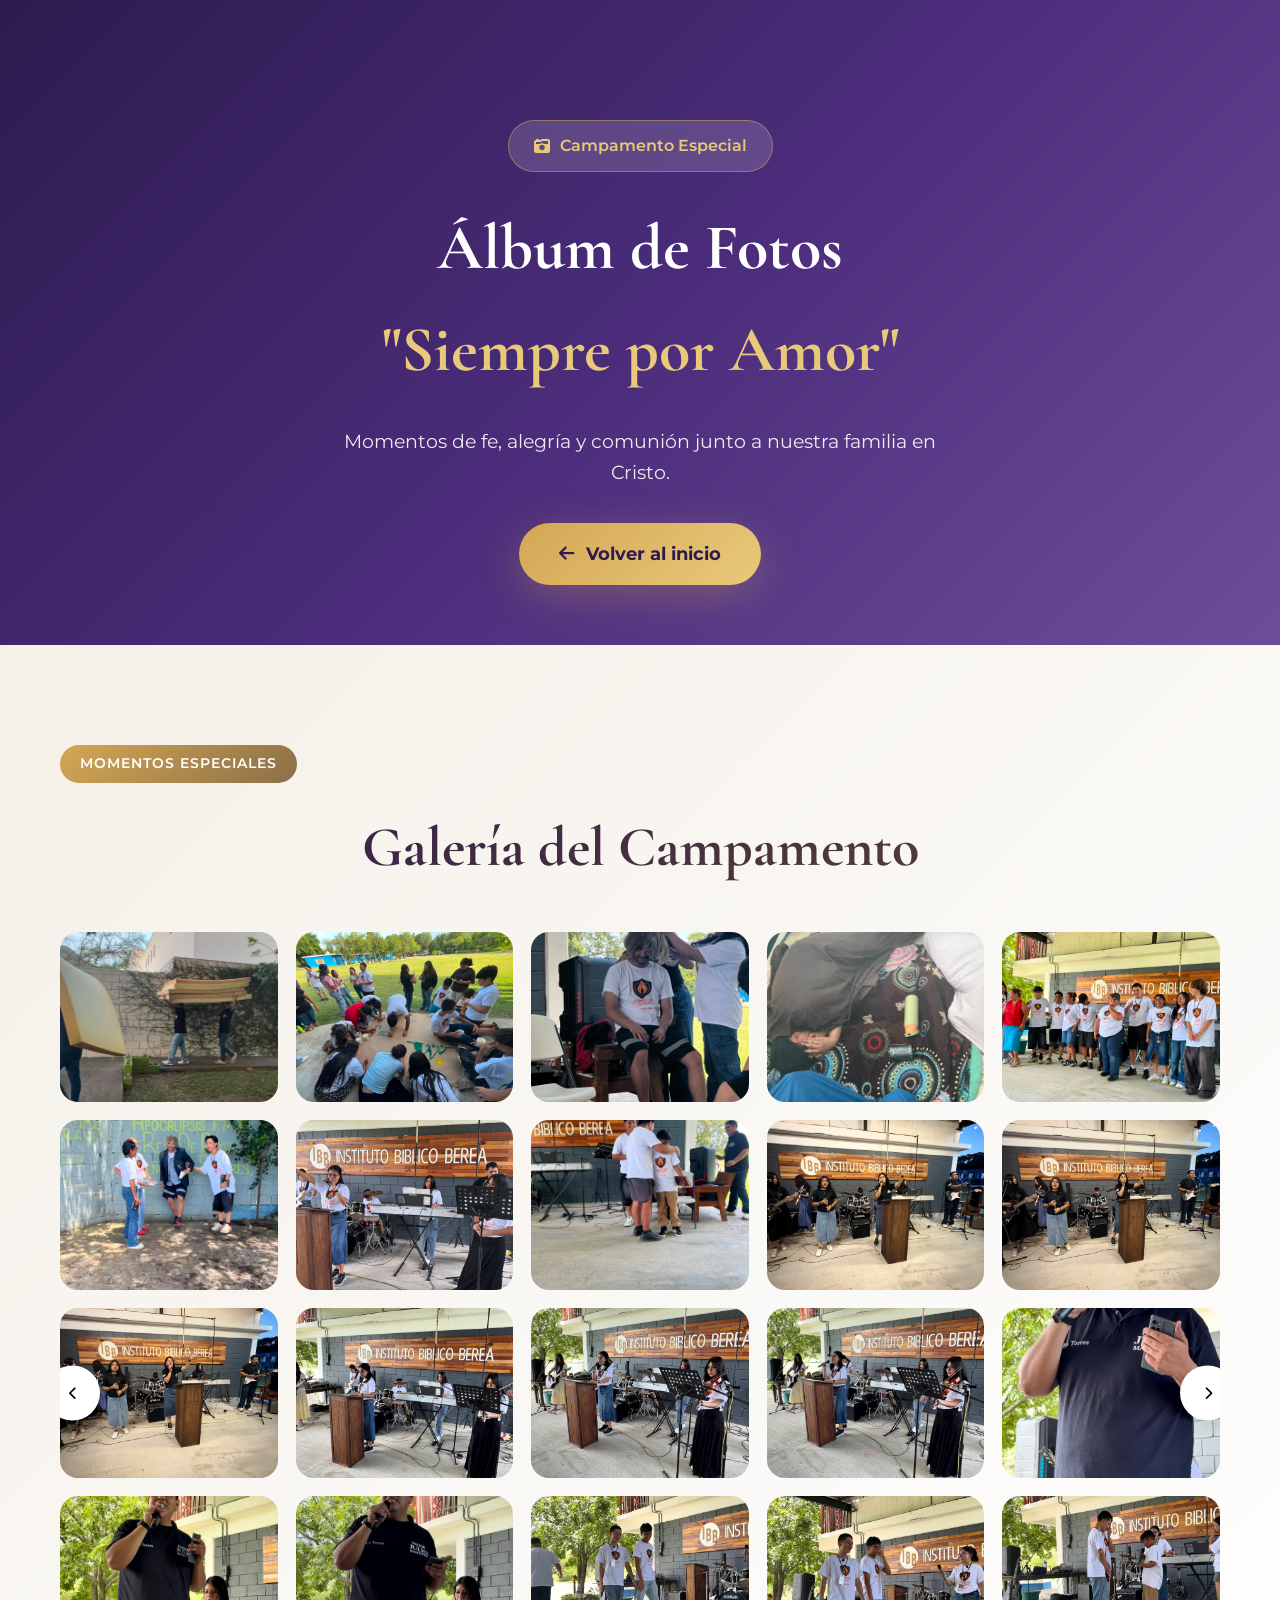
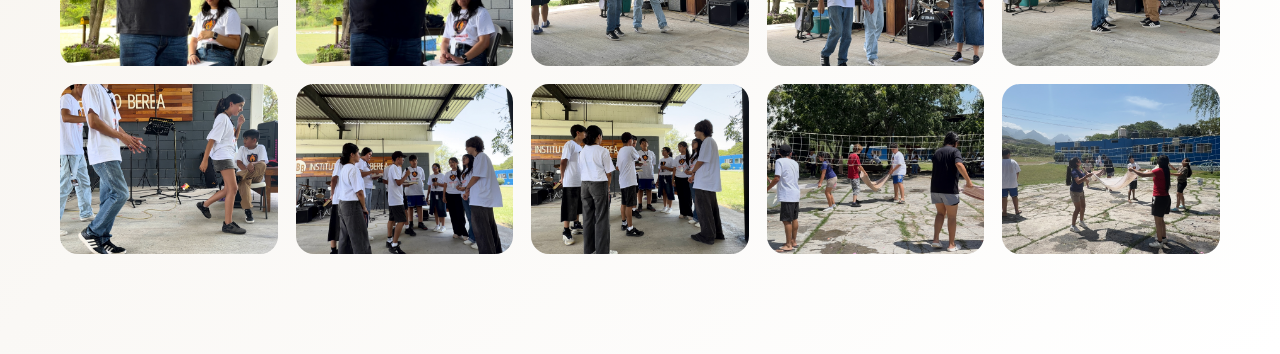
==== album.html @ 6a93053b "imagenes" ====
<!DOCTYPE html>
<html lang="es">

<head>

<meta charset="UTF-8">
<meta name="viewport" content="width=device-width, initial-scale=1.0">

<title>Álbum Campamento Siempre por Amor</title>


<link rel="stylesheet" href="style.css">


<link rel="preconnect" href="https://fonts.googleapis.com">

<link href="https://fonts.googleapis.com/css2?family=Cormorant+Garamond:wght@400;500;600;700&family=Montserrat:wght@300;400;500;600;700&display=swap" rel="stylesheet">


<link rel="stylesheet" href="https://cdnjs.cloudflare.com/ajax/libs/font-awesome/6.5.2/css/all.min.css">


</head>


<body>
<script>
    // =============================
// COMPARTIR FOTOS
// =============================


document.querySelectorAll(".share-photo")
.forEach(btn=>{


btn.addEventListener("click",async()=>{


const image = btn.dataset.image;


const url = window.location.origin + "/" + image;



if(navigator.share){


await navigator.share({

title:"Campamento Siempre por Amor",

text:"Un momento especial del campamento ❤️",

url:url

});


}else{


navigator.clipboard.writeText(url);


alert("Enlace de /campamento/imagen copiado");


}



});


});
</script>

<!-- HEADER -->

<section class="album-page-header">


<div class="album-content">


<span class="album-badge">

<i class="fas fa-camera-retro"></i>

Campamento Especial

</span>



<h1>

Álbum de Fotos

<br>

<span>"Siempre por Amor"</span>

</h1>



<p>

Momentos de fe, alegría y comunión junto a nuestra familia en Cristo.

</p>



<a href="index.html" class="btn-album">

<i class="fas fa-arrow-left"></i>

Volver al inicio

</a>


</div>


</section>






<!-- GALERÍA -->


<section class="section-gradient">


<div class="container">


<span class="section-badge">

Momentos Especiales

</span>


<h2 class="title">

Galería del Campamento

</h2>



<div class="gallery-slider">


<button class="gallery-btn prev">
    <i class="fas fa-chevron-left"></i>
</button>



<div class="gallery-pages">



<!-- ================= PAGINA 1 ================= -->

<div class="gallery-page active">


<div class="gallery-item"><img src="campamento/2E6E739A-FAD5-40EB-A3B5-5D4A036F189E.jpg"></div>
<div class="gallery-item"><img src="campamento/78BFC553-171D-4C0E-88A6-82B77EA6E9E1.jpg"></div>
<div class="gallery-item"><img src="campamento/AC59BAE6-95D0-4358-B5A8-B10CB62151AE.jpg"></div>
<div class="gallery-item"><img src="campamento/B9D7B411-910A-47EA-B040-BBCDD0DF6270.jpg"></div>
<div class="gallery-item"><img src="campamento/C84D354D-6C47-426F-95D7-99C288D440A5.jpg"></div>

<div class="gallery-item"><img src="campamento/E0477770-B6E9-4A0D-809F-49BFDDE3A8DD.jpg"></div>
<div class="gallery-item"><img src="campamento/F6F18344-90C2-497F-8460-1B66245636DD.jpg"></div>
<div class="gallery-item"><img src="campamento/F7847A2C-BF2D-4EA7-BF19-2CC628DEB405.jpg"></div>
<div class="gallery-item"><img src="campamento/IMG_0190.JPG"></div>
<div class="gallery-item"><img src="campamento/IMG_0191.JPG"></div>

<div class="gallery-item"><img src="campamento/IMG_0192.JPG"></div>
<div class="gallery-item"><img src="campamento/IMG_0222.JPG"></div>
<div class="gallery-item"><img src="campamento/IMG_0223.JPG"></div>
<div class="gallery-item"><img src="campamento/IMG_0224.JPG"></div>
<div class="gallery-item"><img src="campamento/IMG_0232.JPG"></div>

<div class="gallery-item"><img src="campamento/IMG_0233.JPG"></div>
<div class="gallery-item"><img src="campamento/IMG_0234.JPG"></div>
<div class="gallery-item"><img src="campamento/IMG_0276.JPG"></div>
<div class="gallery-item"><img src="campamento/IMG_0277.JPG"></div>
<div class="gallery-item"><img src="campamento/IMG_0278.JPG"></div>

<div class="gallery-item"><img src="campamento/IMG_0279.JPG"></div>
<div class="gallery-item"><img src="campamento/IMG_0281.JPG"></div>
<div class="gallery-item"><img src="campamento/IMG_0282.JPG"></div>
<div class="gallery-item"><img src="campamento/IMG_0290.JPG"></div>
<div class="gallery-item"><img src="campamento/IMG_0291.JPG"></div>


</div>





<!-- ================= PAGINA 2 ================= -->

<div class="gallery-page">


<div class="gallery-item"><img src="campamento/IMG_0292.JPG"></div>
<div class="gallery-item"><img src="campamento/IMG_0293.JPG"></div>
<div class="gallery-item"><img src="campamento/IMG_0294.JPG"></div>
<div class="gallery-item"><img src="campamento/IMG_0295.JPG"></div>
<div class="gallery-item"><img src="campamento/IMG_0307.JPG"></div>

<div class="gallery-item"><img src="campamento/IMG_0308.JPG"></div>
<div class="gallery-item"><img src="campamento/IMG_0309.JPG"></div>
<div class="gallery-item"><img src="campamento/IMG_0310.JPG"></div>
<div class="gallery-item"><img src="campamento/IMG_0311.JPG"></div>
<div class="gallery-item"><img src="campamento/IMG_0312.JPG"></div>

<div class="gallery-item"><img src="campamento/IMG_0313.JPG"></div>
<div class="gallery-item"><img src="campamento/IMG_0314.JPG"></div>
<div class="gallery-item"><img src="campamento/IMG_0315.JPG"></div>
<div class="gallery-item"><img src="campamento/IMG_0316.JPG"></div>
<div class="gallery-item"><img src="campamento/IMG_0324.JPG"></div>

<div class="gallery-item"><img src="campamento/IMG_0325.JPG"></div>
<div class="gallery-item"><img src="campamento/IMG_0326.JPG"></div>
<div class="gallery-item"><img src="campamento/IMG_0327.JPG"></div>
<div class="gallery-item"><img src="campamento/IMG_0329.JPG"></div>
<div class="gallery-item"><img src="campamento/IMG_0330.JPG"></div>

<div class="gallery-item"><img src="campamento/IMG_0331.JPG"></div>
<div class="gallery-item"><img src="campamento/IMG_0388.JPG"></div>
<div class="gallery-item"><img src="campamento/IMG_0389.JPG"></div>
<div class="gallery-item"><img src="campamento/IMG_0390.JPG"></div>
<div class="gallery-item"><img src="campamento/IMG_0391.JPG"></div>


</div>





<!-- ================= PAGINA 3 ================= -->

<div class="gallery-page">


<div class="gallery-item"><img src="/campamento/imagen51.JPG"></div>
<div class="gallery-item"><img src="/campamento/imagen52.JPG"></div>
<div class="gallery-item"><img src="/campamento/imagen53.JPG"></div>
<div class="gallery-item"><img src="/campamento/imagen54.JPG"></div>
<div class="gallery-item"><img src="/campamento/imagen55.JPG"></div>

<div class="gallery-item"><img src="/campamento/imagen56.JPG"></div>
<div class="gallery-item"><img src="/campamento/imagen57.JPG"></div>
<div class="gallery-item"><img src="/campamento/imagen58.JPG"></div>
<div class="gallery-item"><img src="/campamento/imagen59.JPG"></div>
<div class="gallery-item"><img src="/campamento/imagen60.JPG"></div>

<div class="gallery-item"><img src="/campamento/imagen61.JPG"></div>
<div class="gallery-item"><img src="/campamento/imagen62.JPG"></div>
<div class="gallery-item"><img src="/campamento/imagen63.JPG"></div>
<div class="gallery-item"><img src="/campamento/imagen64.JPG"></div>
<div class="gallery-item"><img src="/campamento/imagen65.JPG"></div>

<div class="gallery-item"><img src="/campamento/imagen66.JPG"></div>
<div class="gallery-item"><img src="/campamento/imagen67.JPG"></div>
<div class="gallery-item"><img src="/campamento/imagen68.JPG"></div>
<div class="gallery-item"><img src="/campamento/imagen69.JPG"></div>
<div class="gallery-item"><img src="/campamento/imagen70.JPG"></div>

<div class="gallery-item"><img src="/campamento/imagen71.JPG"></div>
<div class="gallery-item"><img src="/campamento/imagen72.JPG"></div>
<div class="gallery-item"><img src="/campamento/imagen73.JPG"></div>
<div class="gallery-item"><img src="/campamento/imagen74.JPG"></div>
<div class="gallery-item"><img src="/campamento/imagen75.JPG"></div>


</div>





<!-- ================= PAGINA 4 ================= -->

<div class="gallery-page">


<div class="gallery-item"><img src="/campamento/imagen76.JPG"></div>
<div class="gallery-item"><img src="/campamento/imagen77.JPG"></div>
<div class="gallery-item"><img src="/campamento/imagen78.JPG"></div>
<div class="gallery-item"><img src="/campamento/imagen79.JPG"></div>
<div class="gallery-item"><img src="/campamento/imagen80.JPG"></div>

<div class="gallery-item"><img src="/campamento/imagen81.JPG"></div>
<div class="gallery-item"><img src="/campamento/imagen82.JPG"></div>
<div class="gallery-item"><img src="/campamento/imagen83.JPG"></div>
<div class="gallery-item"><img src="/campamento/imagen84.JPG"></div>
<div class="gallery-item"><img src="/campamento/imagen85.JPG"></div>

<div class="gallery-item"><img src="/campamento/imagen86.JPG"></div>
<div class="gallery-item"><img src="/campamento/imagen87.JPG"></div>
<div class="gallery-item"><img src="/campamento/imagen88.JPG"></div>
<div class="gallery-item"><img src="/campamento/imagen89.JPG"></div>
<div class="gallery-item"><img src="/campamento/imagen90.JPG"></div>

<div class="gallery-item"><img src="/campamento/imagen91.JPG"></div>
<div class="gallery-item"><img src="/campamento/imagen92.JPG"></div>
<div class="gallery-item"><img src="/campamento/imagen93.JPG"></div>
<div class="gallery-item"><img src="/campamento/imagen94.JPG"></div>
<div class="gallery-item"><img src="/campamento/imagen95.JPG"></div>

<div class="gallery-item"><img src="/campamento/imagen96.JPG"></div>
<div class="gallery-item"><img src="/campamento/imagen97.JPG"></div>
<div class="gallery-item"><img src="/campamento/imagen98.JPG"></div>
<div class="gallery-item"><img src="/campamento/imagen99.JPG"></div>
<div class="gallery-item"><img src="/campamento/imagen100.JPG"></div>


</div>



</div>



<button class="gallery-btn next">

<i class="fas fa-chevron-right"></i>

</button>



</div>


</div>


</section>






<!-- LIGHTBOX -->


<div class="lightbox" id="lightbox">


<button class="close-lightbox">

×
</button>



<button class="lightbox-prev">

<i class="fas fa-chevron-left"></i>

</button>



<div class="lightbox-content">


<img id="lightboxImage">


<video id="lightboxVideo" controls></video>


</div>



<button class="lightbox-next">

<i class="fas fa-chevron-right"></i>

</button>



</div>





<script>


//======================
// GALERÍA PAGINAS
//======================


const pages=document.querySelectorAll(".gallery-page");

const prevBtn=document.querySelector(".prev");

const nextBtn=document.querySelector(".next");


let currentPage=0;



function showPage(index){

pages.forEach(page=>{

page.classList.remove("active");

});


pages[index].classList.add("active");


}



showPage(currentPage);



nextBtn.onclick=()=>{


currentPage++;


if(currentPage>=pages.length){

currentPage=0;

}


showPage(currentPage);


};




prevBtn.onclick=()=>{


currentPage--;


if(currentPage<0){

currentPage=pages.length-1;

}


showPage(currentPage);


};






//======================
// LIGHTBOX
//======================


const items=document.querySelectorAll(".gallery-item");

const lightbox=document.getElementById("lightbox");

const img=document.getElementById("lightboxImage");

const video=document.getElementById("lightboxVideo");


let current=0;



function openItem(index){


current=index;


let item=items[index];


let image=item.querySelector("img");

let vid=item.querySelector("video");



lightbox.classList.add("active");



if(image){


img.style.display="block";

video.style.display="none";


img.src=image.src;


}



if(vid){


img.style.display="none";

video.style.display="block";


video.src=vid.querySelector("source").src;


video.play();


}



}




items.forEach((item,index)=>{


item.onclick=()=>openItem(index);


});




document.querySelector(".close-lightbox").onclick=()=>{


lightbox.classList.remove("active");


video.pause();


};




document.querySelector(".lightbox-next").onclick=()=>{


current++;


if(current>=items.length){

current=0;

}


openItem(current);


};





document.querySelector(".lightbox-prev").onclick=()=>{


current--;


if(current<0){

current=items.length-1;

}


openItem(current);


};




</script>


</body>

</html>
---- style.css ----
.gallery-grid-share{

display:grid;

grid-template-columns:repeat(5,1fr);

gap:20px;

margin-top:40px;

}



.gallery-card{

position:relative;

border-radius:20px;

overflow:hidden;

box-shadow:var(--sombra-media);

background:white;

}



.gallery-card img{

width:100%;

height:220px;

object-fit:cover;

display:block;

transition:.3s;

}



.gallery-card:hover img{

transform:scale(1.08);

}



.share-photo{

position:absolute;

bottom:15px;

right:15px;

width:45px;

height:45px;

border-radius:50%;

border:none;

background:var(--dorado);

color:white;

cursor:pointer;

font-size:18px;

}



.share-photo:hover{

transform:scale(1.1);

}



@media(max-width:900px){

.gallery-grid-share{

grid-template-columns:repeat(3,1fr);

}

}



@media(max-width:600px){

.gallery-grid-share{

grid-template-columns:repeat(2,1fr);

}

}
/* ====================================
   ALBUM CAMPAMENTO SIEMPRE POR AMOR
==================================== */

.album-campamento {

    position:relative;

    background:
    linear-gradient(
        135deg,
        var(--morado-oscuro),
        var(--morado),
        var(--morado-claro)
    );

    padding:90px 20px;

    text-align:center;

    color:white;

    overflow:hidden;

}


/* brillo decorativo */

.album-campamento::before{

    content:"";

    position:absolute;

    width:400px;
    height:400px;

    background:rgba(212,167,84,.18);

    border-radius:50%;

    top:-150px;
    right:-150px;

}


/* contenido */

.album-content{

    position:relative;

    z-index:2;

    max-width:900px;

    margin:auto;

}


/* etiqueta superior */

.album-badge{

    display:inline-flex;

    align-items:center;

    gap:10px;

    background:rgba(255,255,255,.15);

    border:1px solid rgba(212,167,84,.5);

    color:var(--dorado-claro);

    padding:12px 25px;

    border-radius:50px;

    font-weight:600;

    margin-bottom:25px;

    backdrop-filter:blur(10px);

}


/* titulo */

.album-content h2{

    font-family:'Cormorant Garamond',serif;

    font-size:clamp(2.2rem,5vw,4rem);

    color:white;

    line-height:1.2;

}


.album-content h2 span{

    background:linear-gradient(
        135deg,
        var(--dorado),
        var(--dorado-brillante),
        var(--dorado-claro)
    );

    -webkit-background-clip:text;

    -webkit-text-fill-color:transparent;

}


/* descripcion */

.album-content p{

    font-size:1.2rem;

    max-width:650px;

    margin:25px auto 35px;

    color:rgba(255,255,255,.9);

}


/* boton */

.btn-album{

    display:inline-flex;

    align-items:center;

    gap:12px;

    padding:17px 40px;

    border-radius:50px;

    text-decoration:none;

    font-weight:700;

    font-size:1.1rem;

    color:var(--morado-oscuro);

    background:linear-gradient(
        135deg,
        var(--dorado),
        var(--dorado-claro)
    );


    box-shadow:var(--sombra-dorada);

    transition:.3s;

}


.btn-album:hover{

    transform:translateY(-5px) scale(1.03);

    box-shadow:0 15px 50px rgba(212,167,84,.5);

}


/* movil */

@media(max-width:768px){

.album-campamento{

    padding:70px 20px;

}


.album-content h2{

    font-size:2.3rem;

}


.btn-album{

    padding:15px 25px;

    font-size:1rem;

}

}
.album-page-header{
    min-height:45vh;
    display:flex;
    align-items:center;
    justify-content:center;
    text-align:center;
    padding:120px 20px 60px;
    background:linear-gradient(
        135deg,
        var(--morado-oscuro),
        var(--morado),
        var(--morado-claro)
    );
    color:white;
}

.album-page-header h1{
    font-family:'Cormorant Garamond',serif;
    font-size:4rem;
}

.album-page-header h1 span{
    color:var(--dorado-claro);
}
/*==============================
        VERSÍCULO DEL DÍA
==============================*/

.verse-card{

    max-width:900px;
    margin:auto;
    margin-top:40px;
    background:#fff;
    padding:45px;
    border-radius:25px;
    box-shadow:0 20px 50px rgba(0,0,0,.08);
    text-align:center;
    transition:.3s;

}

.verse-card:hover{

    transform:translateY(-6px);

}

.verse-icon{

    font-size:55px;
    color:#c8a96a;
    margin-bottom:25px;

}

#verse-text{

    font-size:1.45rem;
    line-height:1.9;
    font-style:italic;
    color:#444;
    margin-bottom:25px;

}

#verse-reference{

    font-size:1.15rem;
    color:#b8860b;
    font-weight:bold;
    letter-spacing:1px;

}

@media(max-width:768px){

.verse-card{

padding:30px;

}

#verse-text{

font-size:1.15rem;

}

}

.share-btn{

    margin-top:25px;
    padding:14px 30px;

    border:none;
    border-radius:50px;

    background:#c8a96a;
    color:white;

    font-size:16px;
    font-weight:600;

    cursor:pointer;

    transition:.3s;

}

.share-btn:hover{

    background:#b38d4d;
    transform:translateY(-3px);

}

.share-btn i{

    margin-right:8px;

}


/* ====================================
   VARIABLES Y RESET
==================================== */
*,
*::before,
*::after {
  margin: 0;
  padding: 0;
  box-sizing: border-box;
}

:root {
  /* Paleta Principal */
  --blanco: #ffffff;
  --crema: #faf8f5;
  --beige: #f5f0e8;
  --cafe-claro: #d4c4b0;
  --cafe: #8b6f47;
  --cafe-oscuro: #5c4530;
  --morado-oscuro: #2d1b4e;
  --morado: #4a2c7a;
  --morado-claro: #6b4d9a;
  --dorado: #d4a754;
  --dorado-claro: #e8c97a;
  --dorado-brillante: #ffd700;
  --negro: #1a1a1a;
  --gris: #6b6b6b;
  
  /* Sombras */
  --sombra-suave: 0 4px 20px rgba(0, 0, 0, 0.08);
  --sombra-media: 0 10px 40px rgba(0, 0, 0, 0.12);
  --sombra-dorada: 0 10px 40px rgba(212, 167, 84, 0.3);
  --sombra-morada: 0 10px 40px rgba(74, 44, 122, 0.25);
  
  /* Transiciones */
  --trans-rapida: 0.2s ease;
  --trans-media: 0.3s ease;
  --trans-lenta: 0.5s ease;
}

html {
  scroll-behavior: smooth;
}

body {
  font-family: 'Montserrat', sans-serif;
  background: var(--crema);
  color: var(--negro);
  overflow-x: hidden;
  line-height: 1.6;
}

.container {
  max-width: 1200px;
  margin: 0 auto;
  padding: 0 20px;
}

/* ====================================
   HEADER
==================================== */
header {
  position: fixed;
  width: 100%;
  top: 0;
  z-index: 1000;
  background: rgba(255, 255, 255, 0.95);
  backdrop-filter: blur(20px);
  box-shadow: 0 2px 30px rgba(0, 0, 0, 0.08);
  transition: var(--trans-media);
}

.navbar {
  max-width: 1200px;
  margin: auto;
  padding: 15px 30px;
  display: flex;
  justify-content: space-between;
  align-items: center;
}

.logo {
  display: flex;
  align-items: center;
  gap: 15px;
}

.logo img {
  width: 50px;
  height: 50px;
  border-radius: 50%;
  border: 2px solid var(--dorado);
  box-shadow: 0 4px 15px rgba(212, 167, 84, 0.3);
}

.logo h2 {
  font-family: 'Cormorant Garamond', serif;
  font-size: 1.6rem;
  font-weight: 700;
  background: linear-gradient(135deg, var(--morado-oscuro), var(--cafe-oscuro));
  -webkit-background-clip: text;
  -webkit-text-fill-color: transparent;
  background-clip: text;
}

.menu {
  display: flex;
  list-style: none;
  gap: 35px;
}

.menu a {
  color: var(--morado-oscuro);
  text-decoration: none;
  font-weight: 500;
  font-size: 0.95rem;
  position: relative;
  transition: var(--trans-media);
}

.menu a::after {
  content: '';
  position: absolute;
  bottom: -5px;
  left: 0;
  width: 0;
  height: 2px;
  background: linear-gradient(90deg, var(--dorado), var(--cafe));
  transition: var(--trans-media);
}

.menu a:hover {
  color: var(--dorado);
}

.menu a:hover::after {
  width: 100%;
}

.menu-toggle {
  display: none;
  background: none;
  border: none;
  font-size: 1.5rem;
  color: var(--morado-oscuro);
  cursor: pointer;
}

/* ====================================
   HERO
==================================== */

.hero{

    position:relative;
    height:100vh;
    overflow:hidden;

}

.hero-video{

    position:absolute;
    inset:0;

    width:100%;
    height:100%;

    object-fit:cover;

    z-index:-3;

    opacity:.62;

    filter:none;

    transition:.4s;

}

@keyframes aparecer{

    to{

        filter:blur(0);

    }

}

@keyframes zoomVideo{

    from{

        transform:scale(1);

    }

    to{

        transform:scale(1.05);

    }

}

.hero-overlay{

    position:absolute;

    inset:0;

    background:rgba(20,10,35,.55);

    z-index:-2;

}

.video-controls{

    position:absolute;

    right:25px;
    bottom:35px;

    display:flex;

    gap:12px;

    z-index:50;

}

.video-controls button{

    width:55px;
    height:55px;

    border:none;

    border-radius:50%;

    background:rgba(255,255,255,.18);

    color:white;

    backdrop-filter:blur(12px);

    cursor:pointer;

    font-size:20px;

    transition:.3s;

}

.video-controls button:hover{

    transform:scale(1.1);

    background:#d4af37;

}

@media(max-width:768px){

.video-controls{

    bottom:90px;

    right:15px;

}

.video-controls button{

    width:50px;
    height:50px;

    font-size:18px;

}

}
.hero{
    position:relative;
    min-height:100vh;
    overflow:hidden;

    display:flex;
    flex-direction:column;
    justify-content:center;
    align-items:center;
    text-align:center;

    padding:120px 20px 80px;
}

.hero-overlay {
  position: absolute;
  inset: 0;
  background: radial-gradient(
    ellipse at center,
    transparent 0%,
    rgba(0, 0, 0, 0.3) 100%
  );
}

.hero-content {
  position: relative;
  z-index: 2;
  max-width: 800px;
}

.badge {
  display: inline-flex;
  align-items: center;
  gap: 10px;
  background: rgba(255, 255, 255, 0.15);
  border: 1px solid rgba(212, 167, 84, 0.4);
  padding: 12px 25px;
  border-radius: 50px;
  color: var(--dorado-claro);
  font-size: 0.9rem;
  font-weight: 500;
  margin-bottom: 30px;
  backdrop-filter: blur(10px);
}

.hero h1 {
  font-family: 'Cormorant Garamond', serif;
  font-size: clamp(2.5rem, 8vw, 5rem);
  font-weight: 700;
  color: var(--blanco);
  line-height: 1.1;
  margin-bottom: 25px;
  text-shadow: 0 4px 30px rgba(0, 0, 0, 0.3);
}

.hero h1 span {
  display: block;
  background: linear-gradient(135deg, var(--dorado), var(--dorado-brillante), var(--dorado-claro));
  -webkit-background-clip: text;
  -webkit-text-fill-color: transparent;
  background-clip: text;
}

.hero p {
  font-size: 1.2rem;
  color: rgba(255, 255, 255, 0.9);
  max-width: 600px;
  margin: 0 auto 40px;
  line-height: 1.8;
}

/* BOTONES */
.btn {
  display: inline-flex;
  align-items: center;
  gap: 10px;
  padding: 16px 40px;
  border-radius: 50px;
  text-decoration: none;
  font-weight: 600;
  font-size: 1rem;
  transition: var(--trans-media);
  cursor: pointer;
  border: none;
}

.btn-primary {
  background: linear-gradient(135deg, var(--dorado), var(--cafe));
  color: var(--blanco);
  box-shadow: var(--sombra-dorada);
}

.btn-primary:hover {
  transform: translateY(-3px);
  box-shadow: 0 15px 50px rgba(212, 167, 84, 0.4);
}

.btn-secondary {
  background: var(--blanco);
  color: var(--morado-oscuro);
  border: 2px solid var(--morado-claro);
}

.btn-secondary:hover {
  background: var(--morado-oscuro);
  color: var(--blanco);
  border-color: var(--morado-oscuro);
}

.scroll-indicator {
  position: absolute;
  bottom: 30px;
  left: 50%;
  transform: translateX(-50%);
  color: rgba(255, 255, 255, 0.6);
  font-size: 1.5rem;
  animation: bounce 2s infinite;
}

@keyframes bounce {
  0%, 100% { transform: translateX(-50%) translateY(0); }
  50% { transform: translateX(-50%) translateY(10px); }
}

/* ====================================
   SECCIONES
==================================== */
section {
  padding: 100px 20px;
}

.section-light {
  background: var(--crema);
}

.section-dark {
  background: linear-gradient(180deg, var(--morado-oscuro), #1a0f2e);
  color: var(--blanco);
}

.section-gradient {
  background: linear-gradient(135deg, var(--beige), var(--crema), var(--blanco));
}

.section-badge {
  display: inline-block;
  background: linear-gradient(135deg, var(--dorado), var(--cafe));
  color: var(--blanco);
  padding: 8px 20px;
  border-radius: 30px;
  font-size: 0.85rem;
  font-weight: 600;
  text-transform: uppercase;
  letter-spacing: 1px;
  margin-bottom: 20px;
}

.title {
  font-family: 'Cormorant Garamond', serif;
  font-size: clamp(2rem, 5vw, 3.5rem);
  font-weight: 700;
  text-align: center;
  margin-bottom: 20px;
  background: linear-gradient(135deg, var(--morado-oscuro), var(--cafe-oscuro));
  -webkit-background-clip: text;
  -webkit-text-fill-color: transparent;
  background-clip: text;
}

.section-dark .title {
  background: linear-gradient(135deg, var(--dorado), var(--dorado-claro));
  -webkit-background-clip: text;
  -webkit-text-fill-color: transparent;
  background-clip: text;
}

.title-left {
  text-align: left;
  font-family: 'Cormorant Garamond', serif;
  font-size: clamp(1.8rem, 4vw, 2.8rem);
  font-weight: 700;
  margin-bottom: 25px;
  background: linear-gradient(135deg, var(--morado-oscuro), var(--cafe-oscuro));
  -webkit-background-clip: text;
  -webkit-text-fill-color: transparent;
  background-clip: text;
}

.subtitle {
  text-align: center;
  color: var(--gris);
  max-width: 600px;
  margin: 0 auto 50px;
  font-size: 1.1rem;
}

/* ====================================
   CARDS DE SERVICIOS
==================================== */
.cards {
  display: grid;
  grid-template-columns: repeat(auto-fit, minmax(300px, 1fr));
  gap: 30px;
  margin-top: 50px;
}

.card {
  background: var(--blanco);
  border-radius: 25px;
  padding: 50px 40px;
  text-align: center;
  position: relative;
  overflow: hidden;
  box-shadow: var(--sombra-suave);
  transition: var(--trans-media);
  border: 1px solid rgba(212, 167, 84, 0.1);
}

.card::before {
  content: '';
  position: absolute;
  top: 0;
  left: 0;
  right: 0;
  height: 4px;
  background: linear-gradient(90deg, var(--dorado), var(--morado-claro));
  opacity: 0;
  transition: var(--trans-media);
}

.card:hover {
  transform: translateY(-10px);
  box-shadow: var(--sombra-media);
}

.card:hover::before {
  opacity: 1;
}

.card.featured {
  background: linear-gradient(135deg, var(--morado-oscuro), var(--morado));
  color: var(--blanco);
  transform: scale(1.05);
}

.card.featured:hover {
  transform: scale(1.05) translateY(-10px);
}

.card-ribbon {
  position: absolute;
  top: 20px;
  right: -35px;
  background: var(--dorado);
  color: var(--morado-oscuro);
  padding: 5px 40px;
  font-size: 0.75rem;
  font-weight: 700;
  text-transform: uppercase;
  transform: rotate(45deg);
}

.card-icon {
  width: 80px;
  height: 80px;
  margin: 0 auto 25px;
  background: linear-gradient(135deg, var(--dorado), var(--cafe));
  border-radius: 50%;
  display: flex;
  justify-content: center;
  align-items: center;
}

.card-icon i {
  font-size: 2rem;
  color: var(--blanco);
}

.card.featured .card-icon {
  background: rgba(255, 255, 255, 0.2);
}

.card h3 {
  font-family: 'Cormorant Garamond', serif;
  font-size: 1.6rem;
  margin-bottom: 10px;
}

.card-time {
  font-size: 1.1rem;
  font-weight: 600;
  color: var(--dorado);
  margin-bottom: 10px;
}

.card.featured .card-time {
  color: var(--dorado-claro);
}

.card-desc {
  color: var(--gris);
  font-size: 0.95rem;
}

.card.featured .card-desc {
  color: rgba(255, 255, 255, 0.8);
}

/* ====================================
   EVENTO
==================================== */
.evento-card {
  display: grid;
  grid-template-columns: 1fr 1fr;
  gap: 50px;
  align-items: center;
  max-width: 1000px;
  margin: 50px auto 0;
  background: rgba(255, 255, 255, 0.05);
  border-radius: 30px;
  overflow: hidden;
  backdrop-filter: blur(10px);
  border: 1px solid rgba(255, 255, 255, 0.1);
}

.evento-img {
  position: relative;
  height: 100%;
}

.evento-img img {
  width: 100%;
  height: 100%;
  object-fit: cover;
  min-height: 350px;
}

.evento-date {
  position: absolute;
  top: 20px;
  left: 20px;
  background: var(--dorado);
  color: var(--morado-oscuro);
  padding: 15px 20px;
  border-radius: 15px;
  text-align: center;
  box-shadow: var(--sombra-dorada);
}

.evento-date .day {
  display: block;
  font-size: 0.8rem;
  font-weight: 600;
  text-transform: uppercase;
}

.evento-date .num {
  display: block;
  font-size: 1.8rem;
  font-weight: 700;
  line-height: 1;
}

.evento-date .month {
  display: block;
  font-size: 0.8rem;
  font-weight: 500;
}

.evento-info {
  padding: 40px;
}

.evento-info h3 {
  font-family: 'Cormorant Garamond', serif;
  font-size: 2rem;
  color: var(--dorado);
  margin-bottom: 20px;
}

.evento-info p {
  color: rgba(255, 255, 255, 0.8);
  margin-bottom: 30px;
  line-height: 1.8;
}

/* ====================================
   EN VIVO
==================================== */
.envivo-grid {
  display: grid;
  grid-template-columns: 1fr 1fr;
  gap: 60px;
  align-items: center;
}

.envivo-img {
  position: relative;
}

.envivo-img img {
  width: 100%;
  border-radius: 25px;
  box-shadow: var(--sombra-media);
}

.live-badge {
  position: absolute;
  top: 20px;
  left: 20px;
  background: #e53935;
  color: white;
  padding: 10px 20px;
  border-radius: 30px;
  display: flex;
  align-items: center;
  gap: 8px;
  font-weight: 600;
  font-size: 0.85rem;
}

.pulse {
  width: 10px;
  height: 10px;
  background: white;
  border-radius: 50%;
  animation: pulse 1.5s infinite;
}

@keyframes pulse {
  0%, 100% { opacity: 1; transform: scale(1); }
  50% { opacity: 0.5; transform: scale(1.2); }
}

.envivo-content .section-badge {
  margin-bottom: 15px;
}

.envivo-questions {
  margin: 30px 0;
}

.envivo-questions p {
  display: flex;
  align-items: center;
  gap: 12px;
  margin-bottom: 15px;
  font-size: 1.1rem;
  color: var(--cafe-oscuro);
}

.envivo-questions i {
  color: var(--dorado);
  font-size: 1.2rem;
}

.envivo-cta {
  font-size: 1.3rem;
  color: var(--morado-oscuro);
  margin-bottom: 25px;
}

/* ====================================
   GALERÍA / VIDEOS
==================================== */
.videos-grid {
  display: flex;
  justify-content: center;
  gap: 30px;
  flex-wrap: wrap;
  margin-top: 50px;
}

.video-card {
  border-radius: 25px;
  overflow: hidden;
  box-shadow: var(--sombra-media);
  transition: var(--trans-media);
  background: var(--blanco);
  padding: 10px;
}

.video-card:hover {
  transform: translateY(-10px);
  box-shadow: var(--sombra-morada);
}

.video-card iframe {
  border-radius: 20px;
  display: block;
}

/* ====================================
   CONTACTO
==================================== */
.contacto-grid {
  display: grid;
  grid-template-columns: 1fr 1fr;
  gap: 50px;
  margin-top: 50px;
  align-items: start;
}

.contacto-info {
  display: flex;
  flex-direction: column;
  gap: 20px;
}

.info-card {
  display: flex;
  align-items: center;
  gap: 20px;
  background: var(--blanco);
  padding: 25px 30px;
  border-radius: 20px;
  box-shadow: var(--sombra-suave);
  transition: var(--trans-media);
}

.info-card:hover {
  transform: translateX(10px);
  box-shadow: var(--sombra-media);
}

.info-card i {
  width: 55px;
  height: 55px;
  background: linear-gradient(135deg, var(--dorado), var(--cafe));
  border-radius: 50%;
  display: flex;
  justify-content: center;
  align-items: center;
  color: var(--blanco);
  font-size: 1.3rem;
  flex-shrink: 0;
}

.info-card h4 {
  font-size: 0.9rem;
  color: var(--gris);
  font-weight: 500;
  margin-bottom: 5px;
}

.info-card p {
  font-weight: 600;
  color: var(--morado-oscuro);
}

.social-links {
  display: flex;
  gap: 15px;
  margin-top: 10px;
}

.social-btn {
  width: 55px;
  height: 55px;
  border-radius: 50%;
  display: flex;
  justify-content: center;
  align-items: center;
  font-size: 1.4rem;
  color: var(--blanco);
  text-decoration: none;
  transition: var(--trans-media);
}

.social-btn.facebook {
  background: linear-gradient(135deg, #1877f2, #0d5cbf);
}

.social-btn.whatsapp {
  background: linear-gradient(135deg, #25d366, #128c45);
}

.social-btn:hover {
  transform: translateY(-5px) scale(1.1);
}

.contacto-mapa {
  border-radius: 25px;
  overflow: hidden;
  box-shadow: var(--sombra-media);
  background: var(--blanco);
  padding: 10px;
}

.contacto-mapa iframe {
  display: block;
}

/* ====================================
   FOOTER
==================================== */
footer {
  background: linear-gradient(135deg, var(--morado-oscuro), #1a0f2e);
  padding: 60px 20px 40px;
  text-align: center;
  color: rgba(255, 255, 255, 0.8);
}

.footer-content {
  max-width: 600px;
  margin: auto;
}

.footer-logo {
  display: flex;
  align-items: center;
  justify-content: center;
  gap: 15px;
  margin-bottom: 20px;
}

.footer-logo img {
  width: 45px;
  height: 45px;
  border-radius: 50%;
  border: 2px solid var(--dorado);
}

.footer-logo h3 {
  font-family: 'Cormorant Garamond', serif;
  font-size: 1.5rem;
  color: var(--dorado);
}

.footer-divider {
  height: 1px;
  background: linear-gradient(90deg, transparent, rgba(212, 167, 84, 0.5), transparent);
  margin: 30px 0;
}

.copyright {
  font-size: 0.9rem;
  color: rgba(255, 255, 255, 0.5);
}

/* ====================================
   WHATSAPP FLOTANTE
==================================== */
.whatsapp-float {
  position: fixed;
  right: 25px;
  bottom: 25px;
  display: flex;
  align-items: center;
  gap: 12px;
  background: linear-gradient(135deg, #25d366, #128c45);
  color: var(--blanco);
  padding: 15px 25px;
  border-radius: 50px;
  text-decoration: none;
  font-weight: 600;
  box-shadow: 0 10px 30px rgba(37, 211, 102, 0.4);
  transition: var(--trans-media);
  z-index: 999;
}

.whatsapp-float i {
  font-size: 1.5rem;
}

.whatsapp-float span {
  font-size: 0.9rem;
}

.whatsapp-float:hover {
  transform: scale(1.05);
  box-shadow: 0 15px 40px rgba(37, 211, 102, 0.5);
}

/* ====================================
   RESPONSIVE
==================================== */
@media (max-width: 1024px) {
  .envivo-grid,
  .evento-card,
  .contacto-grid {
    grid-template-columns: 1fr;
  }
  
  .envivo-content {
    text-align: center;
  }
  
  .title-left {
    text-align: center;
  }
  
  .envivo-questions p {
    justify-content: center;
  }
}
.social-btn.email{
    background:linear-gradient(135deg,#d44638,#b23121);
}
@media (max-width: 768px) {
  .menu {
    display: none;
  }
  
  .menu-toggle {
    display: block;
  }
  
  .hero h1 {
    font-size: 2.5rem;
  }
  
  .cards {
    grid-template-columns: 1fr;
  }
  
  .card.featured {
    transform: none;
  }
  
  .card.featured:hover {
    transform: translateY(-10px);
  }
  
  .whatsapp-float span {
    display: none;
  }
  
  .whatsapp-float {
    padding: 18px;
    border-radius: 50%;
  }
  
  .videos-grid {
    flex-direction: column;
    align-items: center;
  }
}
.social-btn.instagram {
  background: linear-gradient(135deg, #833ab4, #fd1d1d, #fcb045);
}

.social-btn.tiktok {
  background: linear-gradient(135deg, #000000, #25F4EE, #FE2C55);
}

.social-btn.instagram:hover,
.social-btn.tiktok:hover {
  transform: translateY(-5px) scale(1.1);
}
@media (max-width: 480px) {
  section {
    padding: 60px 15px;
  }
  
  .navbar {
    padding: 12px 15px;
  }
  
  .logo h2 {
    font-size: 1.2rem;
  }
  
  .logo img {
    width: 40px;
    height: 40px;
  }
  
  .btn {
    padding: 14px 30px;
    font-size: 0.9rem;
  }
  
  .info-card {
    flex-direction: column;
    text-align: center;
  }
}

.gallery-slider{

    position:relative;
    margin-top:40px;
    overflow:hidden;

}

.gallery-pages{

    position:relative;
    width:100%;

}

.gallery-page{

    display:none;

    grid-template-columns:repeat(5,1fr);

    gap:18px;

    animation:fade .35s;

}

.gallery-page.active{

    display:grid;

}

.gallery-item{

    height:170px;

    overflow:hidden;

    border-radius:18px;

    cursor:pointer;

}

.gallery-item img,
.gallery-item video{

    width:100%;

    height:100%;

    object-fit:cover;

    transition:.3s;

}

.gallery-item:hover img,
.gallery-item:hover video{

    transform:scale(1.08);

}

.gallery-btn{

    position:absolute;

    top:50%;

    transform:translateY(-50%);

    width:55px;

    height:55px;

    border:none;

    border-radius:50%;

    background:#fff;

    cursor:pointer;

    z-index:100;

    box-shadow:0 10px 30px rgba(0,0,0,.15);

}

.gallery-btn.prev{

    left:-15px;

}

.gallery-btn.next{

    right:-15px;

}

@keyframes fade{

    from{

        opacity:.4;
        transform:translateX(20px);

    }

    to{

        opacity:1;
        transform:translateX(0);

    }

}

@media(max-width:900px){

.gallery-page{

grid-template-columns:repeat(2,1fr);

}

.gallery-item{

height:150px;

}

}
/*========== LIGHTBOX ==========*/

.lightbox{

    position:fixed;

    inset:0;

    background:rgba(0,0,0,.95);

    display:none;

    justify-content:center;

    align-items:center;

    z-index:99999;

}

.lightbox.active{

    display:flex;

}

.lightbox-content{

    max-width:90%;

    max-height:90%;

}

.lightbox img{

    max-width:100%;

    max-height:90vh;

    border-radius:15px;

}

.lightbox video{

    display:none;

    max-width:100%;

    max-height:90vh;

    border-radius:15px;

}

.close-lightbox{

    position:absolute;

    top:20px;

    right:30px;

    color:white;

    font-size:45px;

    cursor:pointer;

}

.lightbox-prev,
.lightbox-next{

    position:absolute;

    top:50%;

    transform:translateY(-50%);

    width:60px;

    height:60px;

    border:none;

    border-radius:50%;

    background:white;

    cursor:pointer;

    font-size:22px;

}

.lightbox-prev{

    left:30px;

}

.lightbox-next{

    right:30px;

}

.gallery-item{

    cursor:pointer;

}

.gallery-item img,
.gallery-item video{

    transition:.35s;

}

.gallery-item:hover img,
.gallery-item:hover video{

    transform:scale(1.08);

}

@media(max-width:768px){

.lightbox-prev,
.lightbox-next{

width:45px;

height:45px;

}

}

/*========================
MENU MOVIL
=========================*/

.menu-toggle{

    display:none;

    cursor:pointer;

    background:none;

    border:none;

    font-size:26px;

}

@media(max-width:900px){

.menu-toggle{

display:block;

}

.menu{

position:absolute;

top:80px;

left:0;

width:100%;

background:white;

display:flex;

flex-direction:column;

align-items:center;

gap:25px;

padding:30px 0;

transform:translateY(-150%);

transition:.35s;

box-shadow:0 15px 35px rgba(0,0,0,.15);

}

.menu.active{

transform:translateY(0);

}

}

.gallery-btn:disabled{

    opacity:.35;

    cursor:not-allowed;

}
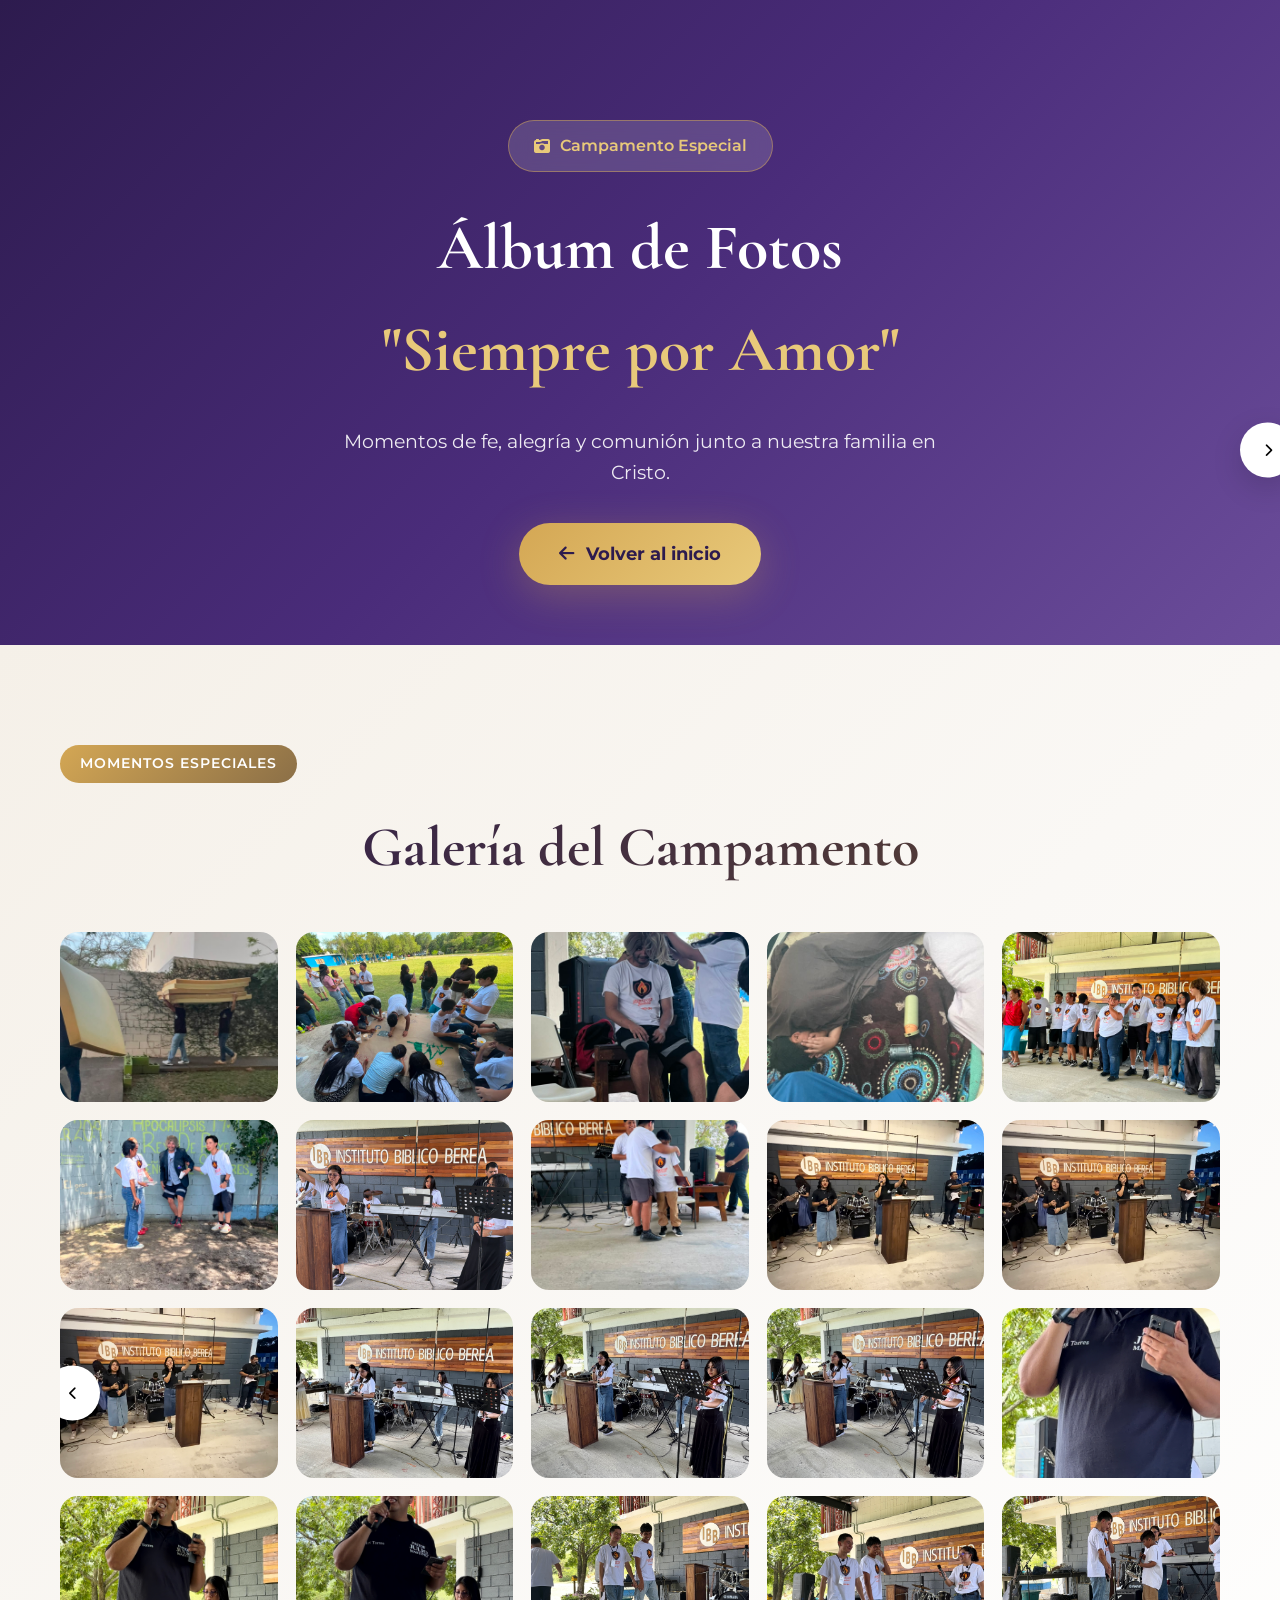
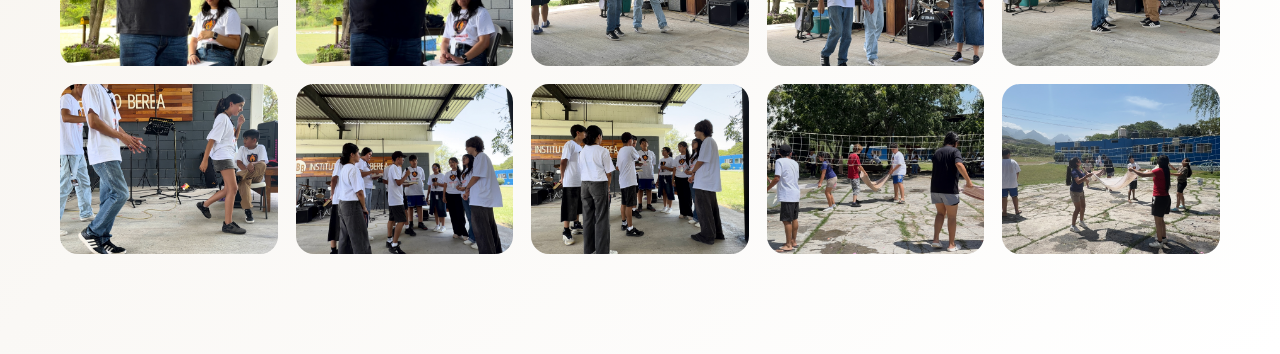
==== commit aaafc600: "modificacion" ====
--- a/album.html
+++ b/album.html
@@ -259,79 +259,163 @@
 
 <div class="gallery-page">
 
-
-<div class="gallery-item"><img src="/campamento/imagen51.JPG"></div>
-<div class="gallery-item"><img src="/campamento/imagen52.JPG"></div>
-<div class="gallery-item"><img src="/campamento/imagen53.JPG"></div>
-<div class="gallery-item"><img src="/campamento/imagen54.JPG"></div>
-<div class="gallery-item"><img src="/campamento/imagen55.JPG"></div>
-
-<div class="gallery-item"><img src="/campamento/imagen56.JPG"></div>
-<div class="gallery-item"><img src="/campamento/imagen57.JPG"></div>
-<div class="gallery-item"><img src="/campamento/imagen58.JPG"></div>
-<div class="gallery-item"><img src="/campamento/imagen59.JPG"></div>
-<div class="gallery-item"><img src="/campamento/imagen60.JPG"></div>
-
-<div class="gallery-item"><img src="/campamento/imagen61.JPG"></div>
-<div class="gallery-item"><img src="/campamento/imagen62.JPG"></div>
-<div class="gallery-item"><img src="/campamento/imagen63.JPG"></div>
-<div class="gallery-item"><img src="/campamento/imagen64.JPG"></div>
-<div class="gallery-item"><img src="/campamento/imagen65.JPG"></div>
-
-<div class="gallery-item"><img src="/campamento/imagen66.JPG"></div>
-<div class="gallery-item"><img src="/campamento/imagen67.JPG"></div>
-<div class="gallery-item"><img src="/campamento/imagen68.JPG"></div>
-<div class="gallery-item"><img src="/campamento/imagen69.JPG"></div>
-<div class="gallery-item"><img src="/campamento/imagen70.JPG"></div>
-
-<div class="gallery-item"><img src="/campamento/imagen71.JPG"></div>
-<div class="gallery-item"><img src="/campamento/imagen72.JPG"></div>
-<div class="gallery-item"><img src="/campamento/imagen73.JPG"></div>
-<div class="gallery-item"><img src="/campamento/imagen74.JPG"></div>
-<div class="gallery-item"><img src="/campamento/imagen75.JPG"></div>
-
-
-</div>
-
-
-
+<div class="gallery-item"><img src="/campamento/l (1).jpg"></div>
+<div class="gallery-item"><img src="/campamento/l (2).jpg"></div>
+<div class="gallery-item"><img src="/campamento/l (3).jpg"></div>
+<div class="gallery-item"><img src="/campamento/l (4).jpg"></div>
+<div class="gallery-item"><img src="/campamento/l (5).jpg"></div>
+
+<div class="gallery-item"><img src="/campamento/l (6).jpg"></div>
+<div class="gallery-item"><img src="/campamento/l (26).jpg"></div>
+<div class="gallery-item"><img src="/campamento/l (8).jpg"></div>
+<div class="gallery-item"><img src="/campamento/l (9).jpg"></div>
+<div class="gallery-item"><img src="/campamento/l (10).jpg"></div>
+
+<div class="gallery-item"><img src="/campamento/l (11).jpg"></div>
+<div class="gallery-item"><img src="/campamento/l (12).jpg"></div>
+<div class="gallery-item"><img src="/campamento/l (13).jpg"></div>
+<div class="gallery-item"><img src="/campamento/l (27).jpg"></div>
+<div class="gallery-item"><img src="/campamento/l (15).jpg"></div>
+
+<div class="gallery-item"><img src="/campamento/l (16).jpg"></div>
+<div class="gallery-item"><img src="/campamento/l (17).jpg"></div>
+<div class="gallery-item"><img src="/campamento/l (18).jpg"></div>
+<div class="gallery-item"><img src="/campamento/l (19).jpg"></div>
+<div class="gallery-item"><img src="/campamento/l (20).jpg"></div>
+
+<div class="gallery-item"><img src="/campamento/l (21).jpg"></div>
+<div class="gallery-item"><img src="/campamento/l (22).jpg"></div>
+<div class="gallery-item"><img src="/campamento/l (23).jpg"></div>
+<div class="gallery-item"><img src="/campamento/l (24).jpg"></div>
+<div class="gallery-item"><img src="/campamento/l (25).jpg"></div>
+
+</div>
 
 
 <!-- ================= PAGINA 4 ================= -->
 
 <div class="gallery-page">
 
-
-<div class="gallery-item"><img src="/campamento/imagen76.JPG"></div>
-<div class="gallery-item"><img src="/campamento/imagen77.JPG"></div>
-<div class="gallery-item"><img src="/campamento/imagen78.JPG"></div>
-<div class="gallery-item"><img src="/campamento/imagen79.JPG"></div>
-<div class="gallery-item"><img src="/campamento/imagen80.JPG"></div>
-
-<div class="gallery-item"><img src="/campamento/imagen81.JPG"></div>
-<div class="gallery-item"><img src="/campamento/imagen82.JPG"></div>
-<div class="gallery-item"><img src="/campamento/imagen83.JPG"></div>
-<div class="gallery-item"><img src="/campamento/imagen84.JPG"></div>
-<div class="gallery-item"><img src="/campamento/imagen85.JPG"></div>
-
-<div class="gallery-item"><img src="/campamento/imagen86.JPG"></div>
-<div class="gallery-item"><img src="/campamento/imagen87.JPG"></div>
-<div class="gallery-item"><img src="/campamento/imagen88.JPG"></div>
-<div class="gallery-item"><img src="/campamento/imagen89.JPG"></div>
-<div class="gallery-item"><img src="/campamento/imagen90.JPG"></div>
-
-<div class="gallery-item"><img src="/campamento/imagen91.JPG"></div>
-<div class="gallery-item"><img src="/campamento/imagen92.JPG"></div>
-<div class="gallery-item"><img src="/campamento/imagen93.JPG"></div>
-<div class="gallery-item"><img src="/campamento/imagen94.JPG"></div>
-<div class="gallery-item"><img src="/campamento/imagen95.JPG"></div>
-
-<div class="gallery-item"><img src="/campamento/imagen96.JPG"></div>
-<div class="gallery-item"><img src="/campamento/imagen97.JPG"></div>
-<div class="gallery-item"><img src="/campamento/imagen98.JPG"></div>
-<div class="gallery-item"><img src="/campamento/imagen99.JPG"></div>
-<div class="gallery-item"><img src="/campamento/imagen100.JPG"></div>
-
+<div class="gallery-item"><img src="/campamento/l (28).jpg"></div>
+<div class="gallery-item"><img src="/campamento/l (29).jpg"></div>
+<div class="gallery-item"><img src="/campamento/l (30).jpg"></div>
+<div class="gallery-item"><img src="/campamento/l (31).jpg"></div>
+<div class="gallery-item"><img src="/campamento/l (32).jpg"></div>
+
+<div class="gallery-item"><img src="/campamento/l (33).jpg"></div>
+<div class="gallery-item"><img src="/campamento/l (34).jpg"></div>
+<div class="gallery-item"><img src="/campamento/l (35).jpg"></div>
+<div class="gallery-item"><img src="/campamento/l (36).jpg"></div>
+<div class="gallery-item"><img src="/campamento/l (37).jpg"></div>
+
+<div class="gallery-item"><img src="/campamento/l (38).jpg"></div>
+<div class="gallery-item"><img src="/campamento/l (39).jpg"></div>
+<div class="gallery-item"><img src="/campamento/l (40).jpg"></div>
+<div class="gallery-item"><img src="/campamento/l (41).jpg"></div>
+<div class="gallery-item"><img src="/campamento/l (42).jpg"></div>
+
+<div class="gallery-item"><img src="/campamento/l (43).jpg"></div>
+<div class="gallery-item"><img src="/campamento/l (44).jpg"></div>
+<div class="gallery-item"><img src="/campamento/l (45).jpg"></div>
+<div class="gallery-item"><img src="/campamento/l (46).jpg"></div>
+<div class="gallery-item"><img src="/campamento/l (47).jpg"></div>
+
+<div class="gallery-item"><img src="/campamento/l (48).jpg"></div>
+<div class="gallery-item"><img src="/campamento/l (49).jpg"></div>
+<div class="gallery-item"><img src="/campamento/l (50).jpg"></div>
+<div class="gallery-item"><img src="/campamento/l (51).jpg"></div>
+<div class="gallery-item"><img src="/campamento/l (52).jpg"></div>
+
+</div>
+<!-- ================= PAGINA 5 ================= -->
+
+<div class="gallery-page">
+
+<div class="gallery-item"><img src="/campamento/l (53).jpg"></div>
+<div class="gallery-item"><img src="/campamento/l (54).jpg"></div>
+<div class="gallery-item"><img src="/campamento/l (55).jpg"></div>
+<div class="gallery-item"><img src="/campamento/l (56).jpg"></div>
+<div class="gallery-item"><img src="/campamento/l (57).jpg"></div>
+
+<div class="gallery-item"><img src="/campamento/l (58).jpg"></div>
+<div class="gallery-item"><img src="/campamento/l (59).jpg"></div>
+<div class="gallery-item"><img src="/campamento/l (60).jpg"></div>
+
+
+<div class="gallery-item">
+<video controls>
+<source src="/campamento/video (1).mp4" type="video/mp4">
+</video>
+</div>
+
+<div class="gallery-item">
+<video controls>
+<source src="/campamento/video (2).mp4" type="video/mp4">
+</video>
+</div>
+
+<div class="gallery-item">
+<video controls>
+<source src="/campamento/video (3).mp4" type="video/mp4">
+</video>
+</div>
+
+<div class="gallery-item">
+<video controls>
+<source src="/campamento/video (4).mp4" type="video/mp4">
+</video>
+</div>
+
+<div class="gallery-item">
+<video controls>
+<source src="/campamento/video (5).mp4" type="video/mp4">
+</video>
+</div>
+
+<div class="gallery-item">
+<video controls>
+<source src="/campamento/video (6).mp4" type="video/mp4">
+</video>
+</div>
+
+<div class="gallery-item">
+<video controls>
+<source src="/campamento/video (7).mp4" type="video/mp4">
+</video>
+</div>
+
+<div class="gallery-item">
+<video controls>
+<source src="/campamento/video (8).mp4" type="video/mp4">
+</video>
+</div>
+
+
+<div class="gallery-item">
+<video controls>
+<source src="/campamento/video (10).mp4" type="video/mp4">
+</video>
+</div>
+
+<div class="gallery-item">
+<video controls>
+<source src="/campamento/video (11).mp4" type="video/mp4">
+</video>
+</div>
+
+<div class="gallery-item">
+<video controls>
+<source src="/campamento/video (12).mp4" type="video/mp4">
+</video>
+</div>
+
+<div class="gallery-item">
+<video controls>
+<source src="/campamento/video (13).mp4" type="video/mp4">
+</video>
+</div>
+
+</div>
 
 </div>
 
@@ -451,22 +535,15 @@
 
 nextBtn.onclick=()=>{
 
-
 currentPage++;
 
-
-if(currentPage>=pages.length){
-
-currentPage=0;
-
-}
-
+if(currentPage >= pages.length){
+    currentPage = 0;
+}
 
 showPage(currentPage);
 
-
 };
-
 
 
 
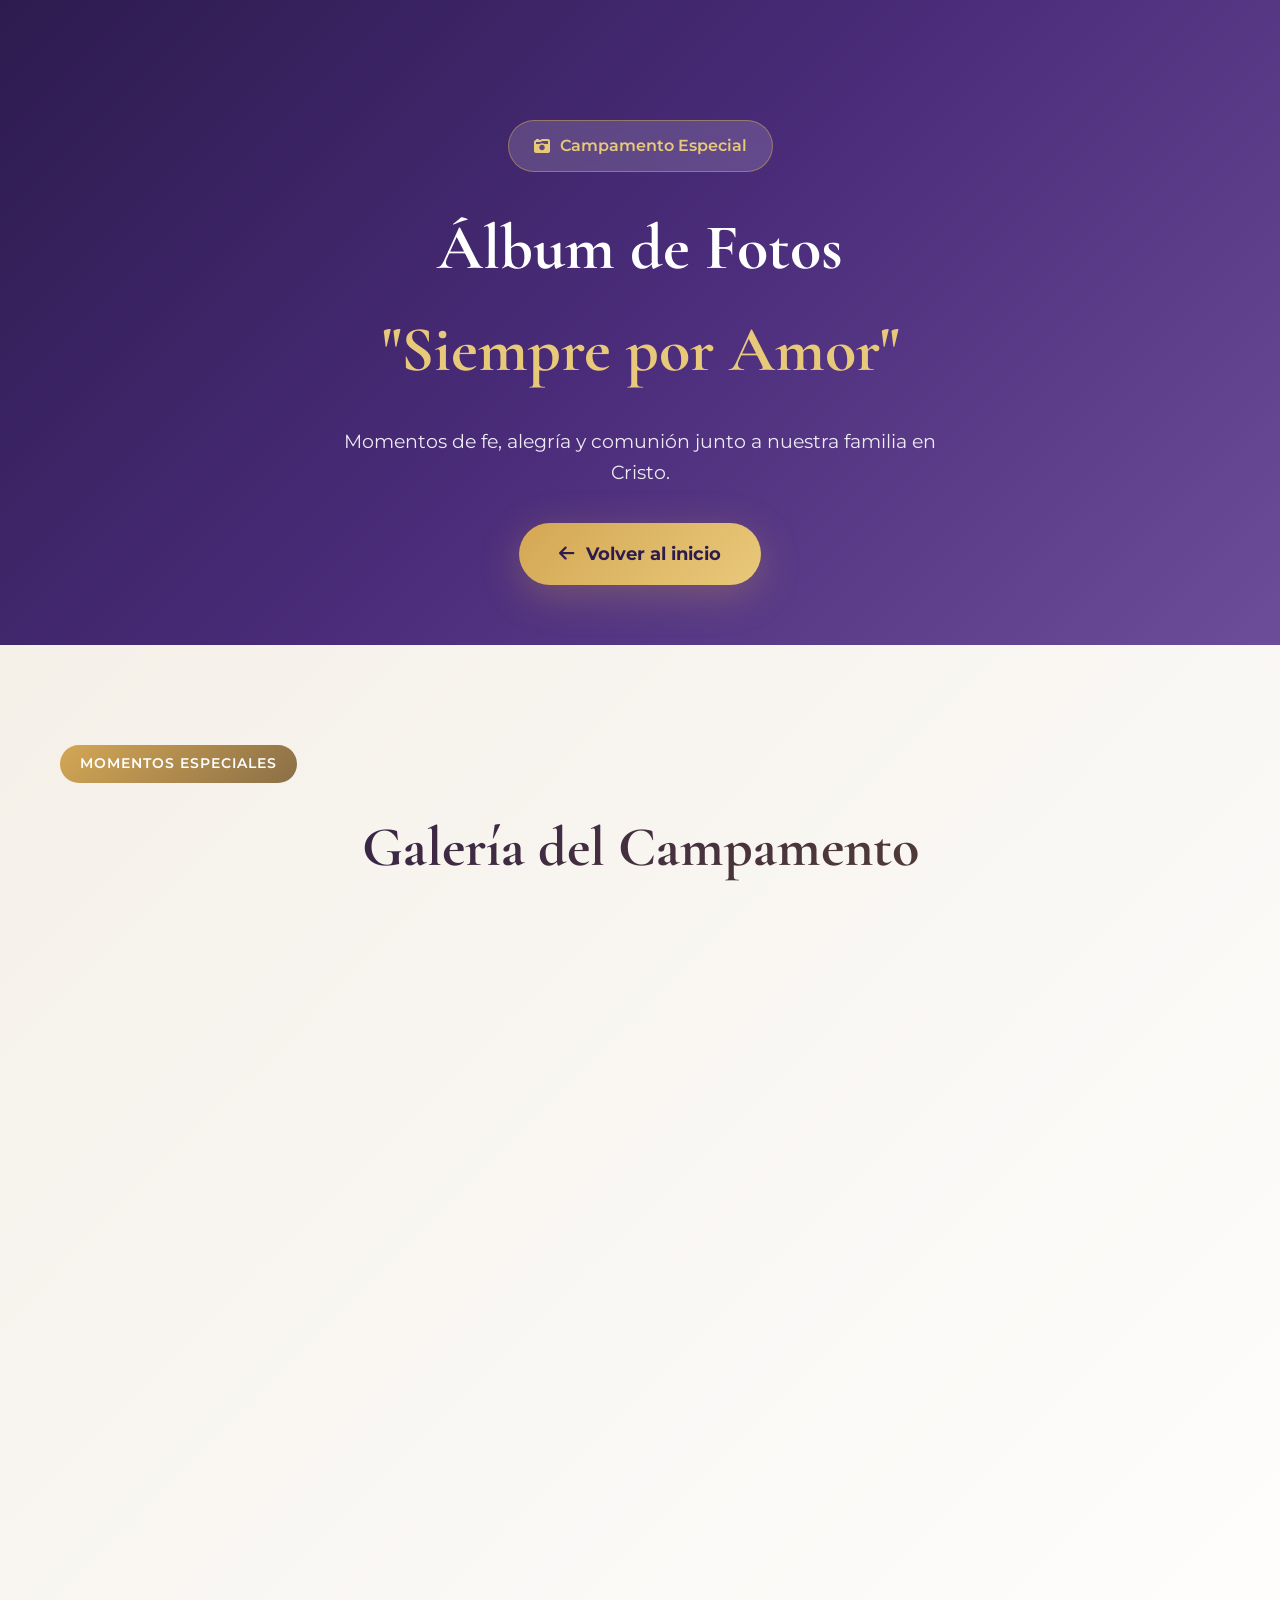
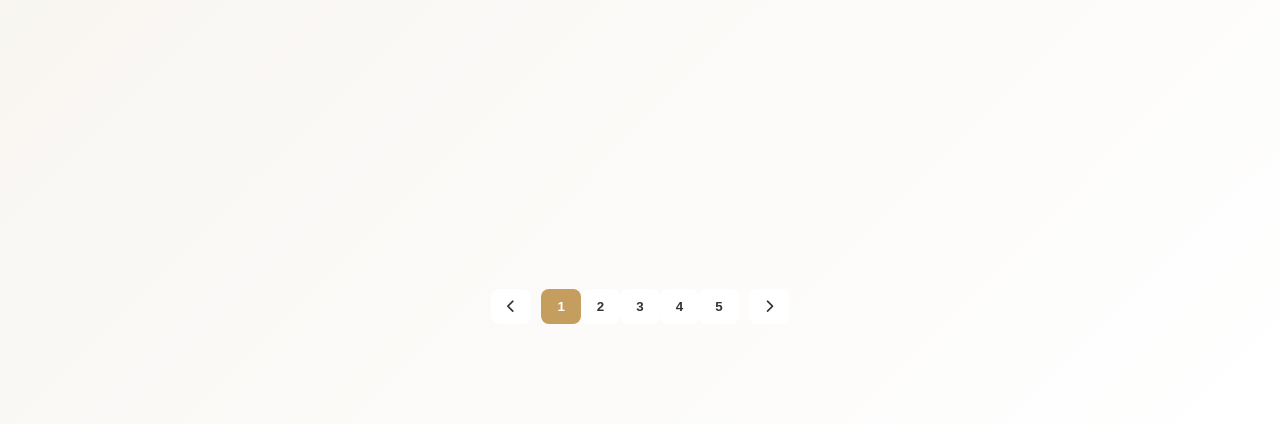
==== commit b5ce9e18: "actualizacion2" ====
--- a/album.html
+++ b/album.html
@@ -161,12 +161,6 @@
 <div class="gallery-slider">
 
 
-<button class="gallery-btn prev">
-    <i class="fas fa-chevron-left"></i>
-</button>
-
-
-
 <div class="gallery-pages">
 
 
@@ -176,35 +170,35 @@
 <div class="gallery-page active">
 
 
-<div class="gallery-item"><img src="campamento/2E6E739A-FAD5-40EB-A3B5-5D4A036F189E.jpg"></div>
-<div class="gallery-item"><img src="campamento/78BFC553-171D-4C0E-88A6-82B77EA6E9E1.jpg"></div>
-<div class="gallery-item"><img src="campamento/AC59BAE6-95D0-4358-B5A8-B10CB62151AE.jpg"></div>
-<div class="gallery-item"><img src="campamento/B9D7B411-910A-47EA-B040-BBCDD0DF6270.jpg"></div>
-<div class="gallery-item"><img src="campamento/C84D354D-6C47-426F-95D7-99C288D440A5.jpg"></div>
-
-<div class="gallery-item"><img src="campamento/E0477770-B6E9-4A0D-809F-49BFDDE3A8DD.jpg"></div>
-<div class="gallery-item"><img src="campamento/F6F18344-90C2-497F-8460-1B66245636DD.jpg"></div>
-<div class="gallery-item"><img src="campamento/F7847A2C-BF2D-4EA7-BF19-2CC628DEB405.jpg"></div>
-<div class="gallery-item"><img src="campamento/IMG_0190.JPG"></div>
-<div class="gallery-item"><img src="campamento/IMG_0191.JPG"></div>
-
-<div class="gallery-item"><img src="campamento/IMG_0192.JPG"></div>
-<div class="gallery-item"><img src="campamento/IMG_0222.JPG"></div>
-<div class="gallery-item"><img src="campamento/IMG_0223.JPG"></div>
-<div class="gallery-item"><img src="campamento/IMG_0224.JPG"></div>
-<div class="gallery-item"><img src="campamento/IMG_0232.JPG"></div>
-
-<div class="gallery-item"><img src="campamento/IMG_0233.JPG"></div>
-<div class="gallery-item"><img src="campamento/IMG_0234.JPG"></div>
-<div class="gallery-item"><img src="campamento/IMG_0276.JPG"></div>
-<div class="gallery-item"><img src="campamento/IMG_0277.JPG"></div>
-<div class="gallery-item"><img src="campamento/IMG_0278.JPG"></div>
-
-<div class="gallery-item"><img src="campamento/IMG_0279.JPG"></div>
-<div class="gallery-item"><img src="campamento/IMG_0281.JPG"></div>
-<div class="gallery-item"><img src="campamento/IMG_0282.JPG"></div>
-<div class="gallery-item"><img src="campamento/IMG_0290.JPG"></div>
-<div class="gallery-item"><img src="campamento/IMG_0291.JPG"></div>
+<div class="gallery-item"><img loading="lazy" decoding="async" fetchpriority="low" src="campamento/2E6E739A-FAD5-40EB-A3B5-5D4A036F189E.jpg"></div>
+<div class="gallery-item"><img loading="lazy" decoding="async" fetchpriority="low" src="campamento/78BFC553-171D-4C0E-88A6-82B77EA6E9E1.jpg"></div>
+<div class="gallery-item"><img loading="lazy" decoding="async" fetchpriority="low" src="campamento/AC59BAE6-95D0-4358-B5A8-B10CB62151AE.jpg"></div>
+<div class="gallery-item"><img loading="lazy" decoding="async" fetchpriority="low" src="campamento/B9D7B411-910A-47EA-B040-BBCDD0DF6270.jpg"></div>
+<div class="gallery-item"><img loading="lazy" decoding="async" fetchpriority="low" src="campamento/C84D354D-6C47-426F-95D7-99C288D440A5.jpg"></div>
+
+<div class="gallery-item"><img loading="lazy" decoding="async" fetchpriority="low" src="campamento/E0477770-B6E9-4A0D-809F-49BFDDE3A8DD.jpg"></div>
+<div class="gallery-item"><img loading="lazy" decoding="async" fetchpriority="low" src="campamento/F6F18344-90C2-497F-8460-1B66245636DD.jpg"></div>
+<div class="gallery-item"><img loading="lazy" decoding="async" fetchpriority="low" src="campamento/F7847A2C-BF2D-4EA7-BF19-2CC628DEB405.jpg"></div>
+<div class="gallery-item"><img loading="lazy" decoding="async" fetchpriority="low" src="campamento/IMG_0190.JPG"></div>
+<div class="gallery-item"><img loading="lazy" decoding="async" fetchpriority="low" src="campamento/IMG_0191.JPG"></div>
+
+<div class="gallery-item"><img loading="lazy" decoding="async" fetchpriority="low" src="campamento/IMG_0192.JPG"></div>
+<div class="gallery-item"><img loading="lazy" decoding="async" fetchpriority="low" src="campamento/IMG_0222.JPG"></div>
+<div class="gallery-item"><img loading="lazy" decoding="async" fetchpriority="low" src="campamento/IMG_0223.JPG"></div>
+<div class="gallery-item"><img loading="lazy" decoding="async" fetchpriority="low" src="campamento/IMG_0224.JPG"></div>
+<div class="gallery-item"><img loading="lazy" decoding="async" fetchpriority="low" src="campamento/IMG_0232.JPG"></div>
+
+<div class="gallery-item"><img loading="lazy" decoding="async" fetchpriority="low" src="campamento/IMG_0233.JPG"></div>
+<div class="gallery-item"><img loading="lazy" decoding="async" fetchpriority="low" src="campamento/IMG_0234.JPG"></div>
+<div class="gallery-item"><img loading="lazy" decoding="async" fetchpriority="low" src="campamento/IMG_0276.JPG"></div>
+<div class="gallery-item"><img loading="lazy" decoding="async" fetchpriority="low" src="campamento/IMG_0277.JPG"></div>
+<div class="gallery-item"><img loading="lazy" decoding="async" fetchpriority="low" src="campamento/IMG_0278.JPG"></div>
+
+<div class="gallery-item"><img loading="lazy" decoding="async" fetchpriority="low" src="campamento/IMG_0279.JPG"></div>
+<div class="gallery-item"><img loading="lazy" decoding="async" fetchpriority="low" src="campamento/IMG_0281.JPG"></div>
+<div class="gallery-item"><img loading="lazy" decoding="async" fetchpriority="low" src="campamento/IMG_0282.JPG"></div>
+<div class="gallery-item"><img loading="lazy" decoding="async" fetchpriority="low" src="campamento/IMG_0290.JPG"></div>
+<div class="gallery-item"><img loading="lazy" decoding="async" fetchpriority="low" src="campamento/IMG_0291.JPG"></div>
 
 
 </div>
@@ -218,35 +212,35 @@
 <div class="gallery-page">
 
 
-<div class="gallery-item"><img src="campamento/IMG_0292.JPG"></div>
-<div class="gallery-item"><img src="campamento/IMG_0293.JPG"></div>
-<div class="gallery-item"><img src="campamento/IMG_0294.JPG"></div>
-<div class="gallery-item"><img src="campamento/IMG_0295.JPG"></div>
-<div class="gallery-item"><img src="campamento/IMG_0307.JPG"></div>
-
-<div class="gallery-item"><img src="campamento/IMG_0308.JPG"></div>
-<div class="gallery-item"><img src="campamento/IMG_0309.JPG"></div>
-<div class="gallery-item"><img src="campamento/IMG_0310.JPG"></div>
-<div class="gallery-item"><img src="campamento/IMG_0311.JPG"></div>
-<div class="gallery-item"><img src="campamento/IMG_0312.JPG"></div>
-
-<div class="gallery-item"><img src="campamento/IMG_0313.JPG"></div>
-<div class="gallery-item"><img src="campamento/IMG_0314.JPG"></div>
-<div class="gallery-item"><img src="campamento/IMG_0315.JPG"></div>
-<div class="gallery-item"><img src="campamento/IMG_0316.JPG"></div>
-<div class="gallery-item"><img src="campamento/IMG_0324.JPG"></div>
-
-<div class="gallery-item"><img src="campamento/IMG_0325.JPG"></div>
-<div class="gallery-item"><img src="campamento/IMG_0326.JPG"></div>
-<div class="gallery-item"><img src="campamento/IMG_0327.JPG"></div>
-<div class="gallery-item"><img src="campamento/IMG_0329.JPG"></div>
-<div class="gallery-item"><img src="campamento/IMG_0330.JPG"></div>
-
-<div class="gallery-item"><img src="campamento/IMG_0331.JPG"></div>
-<div class="gallery-item"><img src="campamento/IMG_0388.JPG"></div>
-<div class="gallery-item"><img src="campamento/IMG_0389.JPG"></div>
-<div class="gallery-item"><img src="campamento/IMG_0390.JPG"></div>
-<div class="gallery-item"><img src="campamento/IMG_0391.JPG"></div>
+<div class="gallery-item"><img loading="lazy" decoding="async" fetchpriority="low" src="campamento/IMG_0292.JPG"></div>
+<div class="gallery-item"><img loading="lazy" decoding="async" fetchpriority="low" src="campamento/IMG_0293.JPG"></div>
+<div class="gallery-item"><img loading="lazy" decoding="async" fetchpriority="low" src="campamento/IMG_0294.JPG"></div>
+<div class="gallery-item"><img loading="lazy" decoding="async" fetchpriority="low" src="campamento/IMG_0295.JPG"></div>
+<div class="gallery-item"><img loading="lazy" decoding="async" fetchpriority="low" src="campamento/IMG_0307.JPG"></div>
+
+<div class="gallery-item"><img loading="lazy" decoding="async" fetchpriority="low" src="campamento/IMG_0308.JPG"></div>
+<div class="gallery-item"><img loading="lazy" decoding="async" fetchpriority="low" src="campamento/IMG_0309.JPG"></div>
+<div class="gallery-item"><img loading="lazy" decoding="async" fetchpriority="low" src="campamento/IMG_0310.JPG"></div>
+<div class="gallery-item"><img loading="lazy" decoding="async" fetchpriority="low" src="campamento/IMG_0311.JPG"></div>
+<div class="gallery-item"><img loading="lazy" decoding="async" fetchpriority="low" src="campamento/IMG_0312.JPG"></div>
+
+<div class="gallery-item"><img loading="lazy" decoding="async" fetchpriority="low" src="campamento/IMG_0313.JPG"></div>
+<div class="gallery-item"><img loading="lazy" decoding="async" fetchpriority="low" src="campamento/IMG_0314.JPG"></div>
+<div class="gallery-item"><img loading="lazy" decoding="async" fetchpriority="low" src="campamento/IMG_0315.JPG"></div>
+<div class="gallery-item"><img loading="lazy" decoding="async" fetchpriority="low" src="campamento/IMG_0316.JPG"></div>
+<div class="gallery-item"><img loading="lazy" decoding="async" fetchpriority="low" src="campamento/IMG_0324.JPG"></div>
+
+<div class="gallery-item"><img loading="lazy" decoding="async" fetchpriority="low" src="campamento/IMG_0325.JPG"></div>
+<div class="gallery-item"><img loading="lazy" decoding="async" fetchpriority="low" src="campamento/IMG_0326.JPG"></div>
+<div class="gallery-item"><img loading="lazy" decoding="async" fetchpriority="low" src="campamento/IMG_0327.JPG"></div>
+<div class="gallery-item"><img loading="lazy" decoding="async" fetchpriority="low" src="campamento/IMG_0329.JPG"></div>
+<div class="gallery-item"><img loading="lazy" decoding="async" fetchpriority="low" src="campamento/IMG_0330.JPG"></div>
+
+<div class="gallery-item"><img loading="lazy" decoding="async" fetchpriority="low" src="campamento/IMG_0331.JPG"></div>
+<div class="gallery-item"><img loading="lazy" decoding="async" fetchpriority="low" src="campamento/IMG_0388.JPG"></div>
+<div class="gallery-item"><img loading="lazy" decoding="async" fetchpriority="low" src="campamento/IMG_0389.JPG"></div>
+<div class="gallery-item"><img loading="lazy" decoding="async" fetchpriority="low" src="campamento/IMG_0390.JPG"></div>
+<div class="gallery-item"><img loading="lazy" decoding="async" fetchpriority="low" src="campamento/IMG_0391.JPG"></div>
 
 
 </div>
@@ -259,35 +253,35 @@
 
 <div class="gallery-page">
 
-<div class="gallery-item"><img src="/campamento/l (1).jpg"></div>
-<div class="gallery-item"><img src="/campamento/l (2).jpg"></div>
-<div class="gallery-item"><img src="/campamento/l (3).jpg"></div>
-<div class="gallery-item"><img src="/campamento/l (4).jpg"></div>
-<div class="gallery-item"><img src="/campamento/l (5).jpg"></div>
-
-<div class="gallery-item"><img src="/campamento/l (6).jpg"></div>
-<div class="gallery-item"><img src="/campamento/l (26).jpg"></div>
-<div class="gallery-item"><img src="/campamento/l (8).jpg"></div>
-<div class="gallery-item"><img src="/campamento/l (9).jpg"></div>
-<div class="gallery-item"><img src="/campamento/l (10).jpg"></div>
-
-<div class="gallery-item"><img src="/campamento/l (11).jpg"></div>
-<div class="gallery-item"><img src="/campamento/l (12).jpg"></div>
-<div class="gallery-item"><img src="/campamento/l (13).jpg"></div>
-<div class="gallery-item"><img src="/campamento/l (27).jpg"></div>
-<div class="gallery-item"><img src="/campamento/l (15).jpg"></div>
-
-<div class="gallery-item"><img src="/campamento/l (16).jpg"></div>
-<div class="gallery-item"><img src="/campamento/l (17).jpg"></div>
-<div class="gallery-item"><img src="/campamento/l (18).jpg"></div>
-<div class="gallery-item"><img src="/campamento/l (19).jpg"></div>
-<div class="gallery-item"><img src="/campamento/l (20).jpg"></div>
-
-<div class="gallery-item"><img src="/campamento/l (21).jpg"></div>
-<div class="gallery-item"><img src="/campamento/l (22).jpg"></div>
-<div class="gallery-item"><img src="/campamento/l (23).jpg"></div>
-<div class="gallery-item"><img src="/campamento/l (24).jpg"></div>
-<div class="gallery-item"><img src="/campamento/l (25).jpg"></div>
+<div class="gallery-item"><img loading="lazy" decoding="async" fetchpriority="low" src="/campamento/l (1).jpg"></div>
+<div class="gallery-item"><img loading="lazy" decoding="async" fetchpriority="low" src="/campamento/l (2).jpg"></div>
+<div class="gallery-item"><img loading="lazy" decoding="async" fetchpriority="low" src="/campamento/l (3).jpg"></div>
+<div class="gallery-item"><img loading="lazy" decoding="async" fetchpriority="low" src="/campamento/l (4).jpg"></div>
+<div class="gallery-item"><img loading="lazy" decoding="async" fetchpriority="low" src="/campamento/l (5).jpg"></div>
+
+<div class="gallery-item"><img loading="lazy" decoding="async" fetchpriority="low" src="/campamento/l (6).jpg"></div>
+<div class="gallery-item"><img loading="lazy" decoding="async" fetchpriority="low" src="/campamento/l (26).jpg"></div>
+<div class="gallery-item"><img loading="lazy" decoding="async" fetchpriority="low" src="/campamento/l (8).jpg"></div>
+<div class="gallery-item"><img loading="lazy" decoding="async" fetchpriority="low" src="/campamento/l (9).jpg"></div>
+<div class="gallery-item"><img loading="lazy" decoding="async" fetchpriority="low" src="/campamento/l (10).jpg"></div>
+
+<div class="gallery-item"><img loading="lazy" decoding="async" fetchpriority="low" src="/campamento/l (11).jpg"></div>
+<div class="gallery-item"><img loading="lazy" decoding="async" fetchpriority="low" src="/campamento/l (12).jpg"></div>
+<div class="gallery-item"><img loading="lazy" decoding="async" fetchpriority="low" src="/campamento/l (13).jpg"></div>
+<div class="gallery-item"><img loading="lazy" decoding="async" fetchpriority="low" src="/campamento/l (27).jpg"></div>
+<div class="gallery-item"><img loading="lazy" decoding="async" fetchpriority="low" src="/campamento/l (15).jpg"></div>
+
+<div class="gallery-item"><img loading="lazy" decoding="async" fetchpriority="low" src="/campamento/l (16).jpg"></div>
+<div class="gallery-item"><img loading="lazy" decoding="async" fetchpriority="low" src="/campamento/l (17).jpg"></div>
+<div class="gallery-item"><img loading="lazy" decoding="async" fetchpriority="low" src="/campamento/l (18).jpg"></div>
+<div class="gallery-item"><img loading="lazy" decoding="async" fetchpriority="low" src="/campamento/l (19).jpg"></div>
+<div class="gallery-item"><img loading="lazy" decoding="async" fetchpriority="low" src="/campamento/l (20).jpg"></div>
+
+<div class="gallery-item"><img loading="lazy" decoding="async" fetchpriority="low" src="/campamento/l (21).jpg"></div>
+<div class="gallery-item"><img loading="lazy" decoding="async" fetchpriority="low" src="/campamento/l (22).jpg"></div>
+<div class="gallery-item"><img loading="lazy" decoding="async" fetchpriority="low" src="/campamento/l (23).jpg"></div>
+<div class="gallery-item"><img loading="lazy" decoding="async" fetchpriority="low" src="/campamento/l (24).jpg"></div>
+<div class="gallery-item"><img loading="lazy" decoding="async" fetchpriority="low" src="/campamento/l (25).jpg"></div>
 
 </div>
 
@@ -296,50 +290,50 @@
 
 <div class="gallery-page">
 
-<div class="gallery-item"><img src="/campamento/l (28).jpg"></div>
-<div class="gallery-item"><img src="/campamento/l (29).jpg"></div>
-<div class="gallery-item"><img src="/campamento/l (30).jpg"></div>
-<div class="gallery-item"><img src="/campamento/l (31).jpg"></div>
-<div class="gallery-item"><img src="/campamento/l (32).jpg"></div>
-
-<div class="gallery-item"><img src="/campamento/l (33).jpg"></div>
-<div class="gallery-item"><img src="/campamento/l (34).jpg"></div>
-<div class="gallery-item"><img src="/campamento/l (35).jpg"></div>
-<div class="gallery-item"><img src="/campamento/l (36).jpg"></div>
-<div class="gallery-item"><img src="/campamento/l (37).jpg"></div>
-
-<div class="gallery-item"><img src="/campamento/l (38).jpg"></div>
-<div class="gallery-item"><img src="/campamento/l (39).jpg"></div>
-<div class="gallery-item"><img src="/campamento/l (40).jpg"></div>
-<div class="gallery-item"><img src="/campamento/l (41).jpg"></div>
-<div class="gallery-item"><img src="/campamento/l (42).jpg"></div>
-
-<div class="gallery-item"><img src="/campamento/l (43).jpg"></div>
-<div class="gallery-item"><img src="/campamento/l (44).jpg"></div>
-<div class="gallery-item"><img src="/campamento/l (45).jpg"></div>
-<div class="gallery-item"><img src="/campamento/l (46).jpg"></div>
-<div class="gallery-item"><img src="/campamento/l (47).jpg"></div>
-
-<div class="gallery-item"><img src="/campamento/l (48).jpg"></div>
-<div class="gallery-item"><img src="/campamento/l (49).jpg"></div>
-<div class="gallery-item"><img src="/campamento/l (50).jpg"></div>
-<div class="gallery-item"><img src="/campamento/l (51).jpg"></div>
-<div class="gallery-item"><img src="/campamento/l (52).jpg"></div>
+<div class="gallery-item"><img loading="lazy" decoding="async" fetchpriority="low" src="/campamento/l (28).jpg"></div>
+<div class="gallery-item"><img loading="lazy" decoding="async" fetchpriority="low" src="/campamento/l (29).jpg"></div>
+<div class="gallery-item"><img loading="lazy" decoding="async" fetchpriority="low" src="/campamento/l (30).jpg"></div>
+<div class="gallery-item"><img loading="lazy" decoding="async" fetchpriority="low" src="/campamento/l (31).jpg"></div>
+<div class="gallery-item"><img loading="lazy" decoding="async" fetchpriority="low" src="/campamento/l (32).jpg"></div>
+
+<div class="gallery-item"><img loading="lazy" decoding="async" fetchpriority="low" src="/campamento/l (33).jpg"></div>
+<div class="gallery-item"><img loading="lazy" decoding="async" fetchpriority="low" src="/campamento/l (34).jpg"></div>
+<div class="gallery-item"><img loading="lazy" decoding="async" fetchpriority="low" src="/campamento/l (35).jpg"></div>
+<div class="gallery-item"><img loading="lazy" decoding="async" fetchpriority="low" src="/campamento/l (36).jpg"></div>
+<div class="gallery-item"><img loading="lazy" decoding="async" fetchpriority="low" src="/campamento/l (37).jpg"></div>
+
+<div class="gallery-item"><img loading="lazy" decoding="async" fetchpriority="low" src="/campamento/l (38).jpg"></div>
+<div class="gallery-item"><img loading="lazy" decoding="async" fetchpriority="low" src="/campamento/l (39).jpg"></div>
+<div class="gallery-item"><img loading="lazy" decoding="async" fetchpriority="low" src="/campamento/l (40).jpg"></div>
+<div class="gallery-item"><img loading="lazy" decoding="async" fetchpriority="low" src="/campamento/l (41).jpg"></div>
+<div class="gallery-item"><img loading="lazy" decoding="async" fetchpriority="low" src="/campamento/l (42).jpg"></div>
+
+<div class="gallery-item"><img loading="lazy" decoding="async" fetchpriority="low" src="/campamento/l (43).jpg"></div>
+<div class="gallery-item"><img loading="lazy" decoding="async" fetchpriority="low" src="/campamento/l (44).jpg"></div>
+<div class="gallery-item"><img loading="lazy" decoding="async" fetchpriority="low" src="/campamento/l (45).jpg"></div>
+<div class="gallery-item"><img loading="lazy" decoding="async" fetchpriority="low" src="/campamento/l (46).jpg"></div>
+<div class="gallery-item"><img loading="lazy" decoding="async" fetchpriority="low" src="/campamento/l (47).jpg"></div>
+
+<div class="gallery-item"><img loading="lazy" decoding="async" fetchpriority="low" src="/campamento/l (48).jpg"></div>
+<div class="gallery-item"><img loading="lazy" decoding="async" fetchpriority="low" src="/campamento/l (49).jpg"></div>
+<div class="gallery-item"><img loading="lazy" decoding="async" fetchpriority="low" src="/campamento/l (50).jpg"></div>
+<div class="gallery-item"><img loading="lazy" decoding="async" fetchpriority="low" src="/campamento/l (51).jpg"></div>
+<div class="gallery-item"><img loading="lazy" decoding="async" fetchpriority="low" src="/campamento/l (52).jpg"></div>
 
 </div>
 <!-- ================= PAGINA 5 ================= -->
 
 <div class="gallery-page">
 
-<div class="gallery-item"><img src="/campamento/l (53).jpg"></div>
-<div class="gallery-item"><img src="/campamento/l (54).jpg"></div>
-<div class="gallery-item"><img src="/campamento/l (55).jpg"></div>
-<div class="gallery-item"><img src="/campamento/l (56).jpg"></div>
-<div class="gallery-item"><img src="/campamento/l (57).jpg"></div>
-
-<div class="gallery-item"><img src="/campamento/l (58).jpg"></div>
-<div class="gallery-item"><img src="/campamento/l (59).jpg"></div>
-<div class="gallery-item"><img src="/campamento/l (60).jpg"></div>
+<div class="gallery-item"><img loading="lazy" decoding="async" fetchpriority="low" src="/campamento/l (53).jpg"></div>
+<div class="gallery-item"><img loading="lazy" decoding="async" fetchpriority="low" src="/campamento/l (54).jpg"></div>
+<div class="gallery-item"><img loading="lazy" decoding="async" fetchpriority="low" src="/campamento/l (55).jpg"></div>
+<div class="gallery-item"><img loading="lazy" decoding="async" fetchpriority="low" src="/campamento/l (56).jpg"></div>
+<div class="gallery-item"><img loading="lazy" decoding="async" fetchpriority="low" src="/campamento/l (57).jpg"></div>
+
+<div class="gallery-item"><img loading="lazy" decoding="async" fetchpriority="low" src="/campamento/l (58).jpg"></div>
+<div class="gallery-item"><img loading="lazy" decoding="async" fetchpriority="low" src="/campamento/l (59).jpg"></div>
+<div class="gallery-item"><img loading="lazy" decoding="async" fetchpriority="low" src="/campamento/l (60).jpg"></div>
 
 
 <div class="gallery-item">
@@ -420,16 +414,21 @@
 </div>
 
 
-
-</div>
-
-
-
-<button class="gallery-btn next">
-
-<i class="fas fa-chevron-right"></i>
-
-</button>
+<div class="gallery-pagination" id="galleryPagination">
+    <button id="prevPage">
+        <i class="fas fa-chevron-left"></i>
+    </button>
+
+    <div id="pageNumbers"></div>
+
+    <button id="nextPage">
+        <i class="fas fa-chevron-right"></i>
+    </button>
+</div>
+</div>
+
+
+
 
 
 
@@ -504,67 +503,72 @@
 
 const pages=document.querySelectorAll(".gallery-page");
 
-const prevBtn=document.querySelector(".prev");
-
-const nextBtn=document.querySelector(".next");
-
+
+const pageNumbers=document.getElementById("pageNumbers");
+
+const prevBtn=document.getElementById("prevPage");
+
+const nextBtn=document.getElementById("nextPage");
 
 let currentPage=0;
 
-
+pages.forEach((page,index)=>{
+
+    const btn=document.createElement("button");
+
+    btn.innerText=index+1;
+
+    btn.className="page-btn";
+
+    btn.onclick=()=>{
+
+        currentPage=index;
+
+        showPage(currentPage);
+
+    };
+
+    pageNumbers.appendChild(btn);
+
+});
 
 function showPage(index){
 
-pages.forEach(page=>{
-
-page.classList.remove("active");
-
-});
-
-
-pages[index].classList.add("active");
-
-
-}
-
-
+    pages.forEach(page=>page.classList.remove("active"));
+
+    pages[index].classList.add("active");
+
+    document.querySelectorAll(".page-btn").forEach(btn=>btn.classList.remove("active"));
+
+    document.querySelectorAll(".page-btn")[index].classList.add("active");
+
+}
 
 showPage(currentPage);
 
-
-
 nextBtn.onclick=()=>{
 
-currentPage++;
-
-if(currentPage >= pages.length){
-    currentPage = 0;
-}
-
-showPage(currentPage);
-
-};
-
-
+    if(currentPage<pages.length-1){
+
+        currentPage++;
+
+        showPage(currentPage);
+
+    }
+
+}
 
 prevBtn.onclick=()=>{
 
-
-currentPage--;
-
-
-if(currentPage<0){
-
-currentPage=pages.length-1;
-
-}
-
-
-showPage(currentPage);
-
-
-};
-
+    if(currentPage>0){
+
+        currentPage--;
+
+        showPage(currentPage);
+
+    }
+
+}
 
 
 
@@ -633,7 +637,8 @@
 video.src=vid.querySelector("source").src;
 
 
-video.play();
+video.load();
+// video.play();
 
 
 }
--- a/style.css
+++ b/style.css
@@ -1,3 +1,44 @@
+.gallery-page{
+    content-visibility: auto;
+    contain-intrinsic-size: 1200px;
+}
+
+.gallery-item img,
+.gallery-item video{
+    width:100%;
+    height:220px;
+    object-fit:cover;
+    display:block;
+}
+.gallery-pagination{
+    display:flex;
+    justify-content:center;
+    align-items:center;
+    gap:10px;
+    margin-top:35px;
+    flex-wrap:wrap;
+}
+
+.gallery-pagination button{
+    border:none;
+    background:#fff;
+    color:#333;
+    padding:10px 16px;
+    border-radius:8px;
+    cursor:pointer;
+    font-weight:600;
+    transition:.25s;
+}
+
+.gallery-pagination button:hover{
+    background:#c59d5f;
+    color:#fff;
+}
+
+.gallery-pagination .page-btn.active{
+    background:#c59d5f;
+    color:#fff;
+}
 .gallery-grid-share{
 
 display:grid;
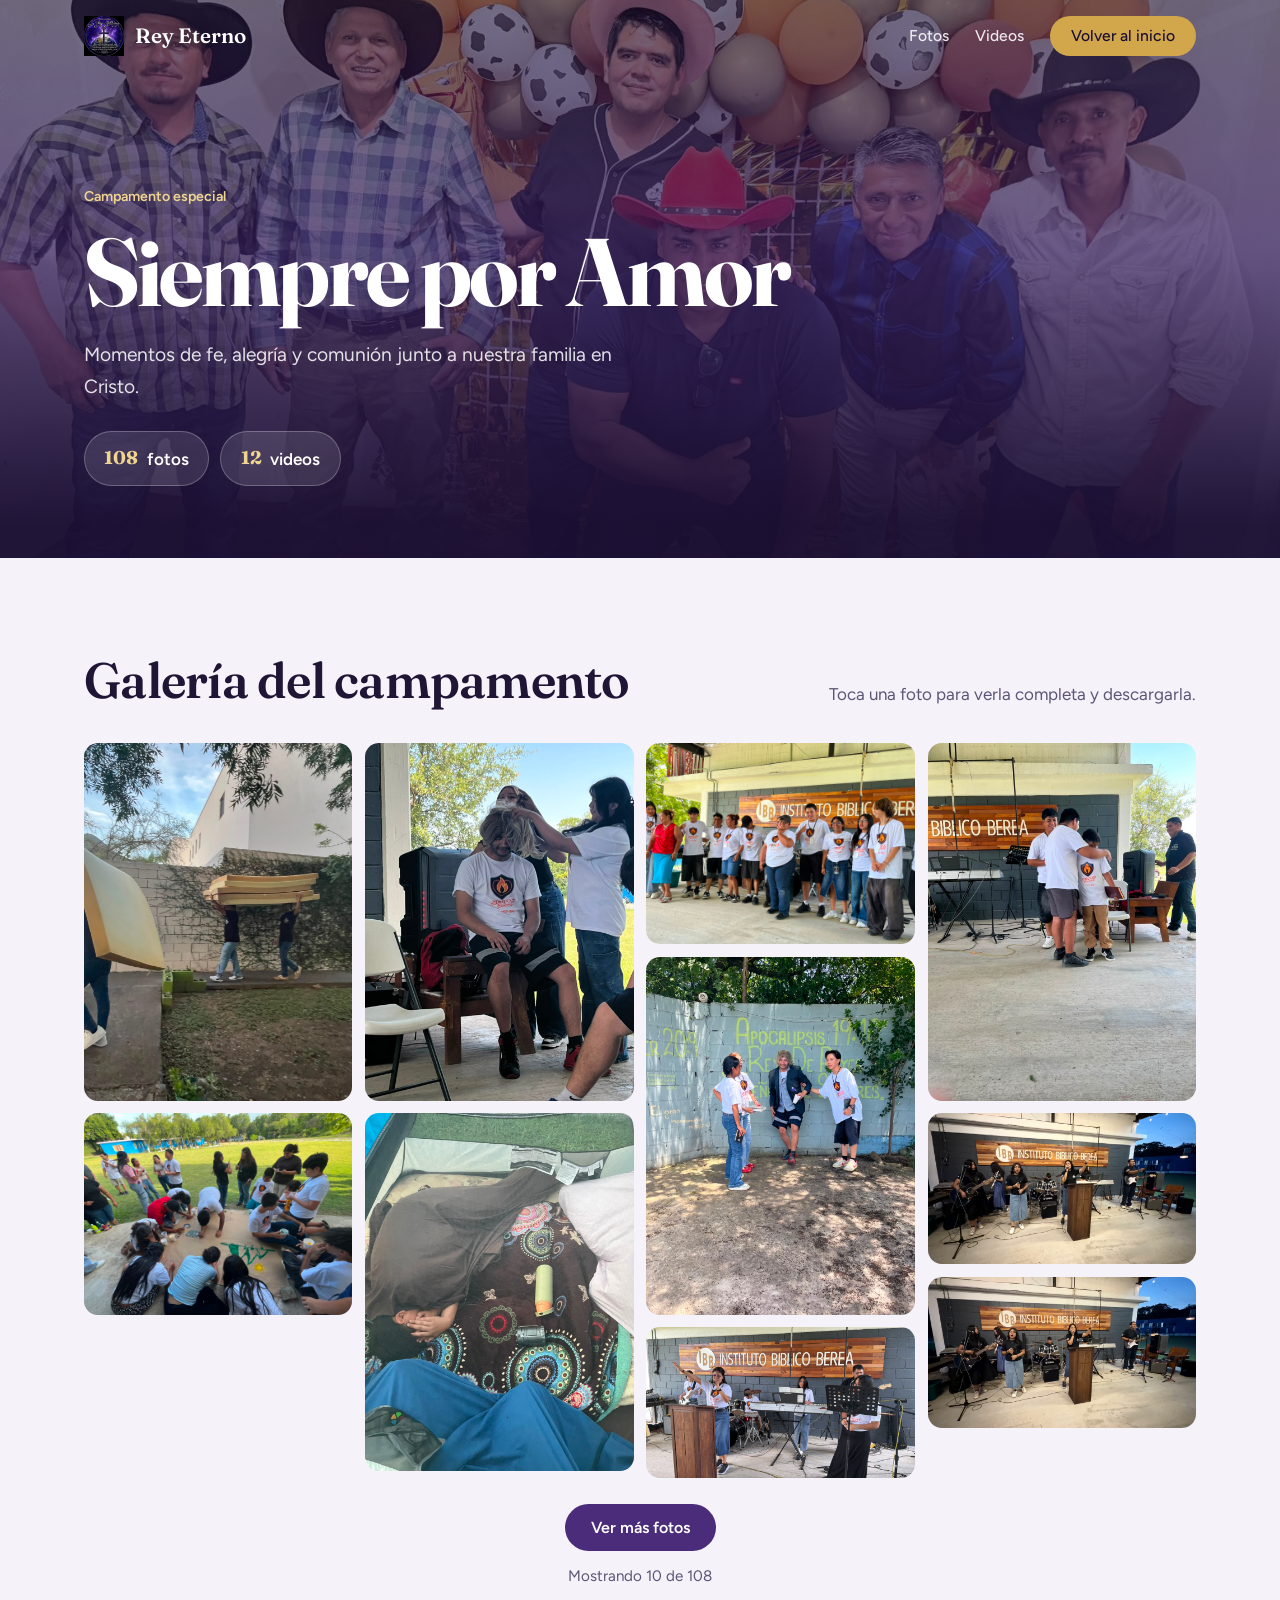
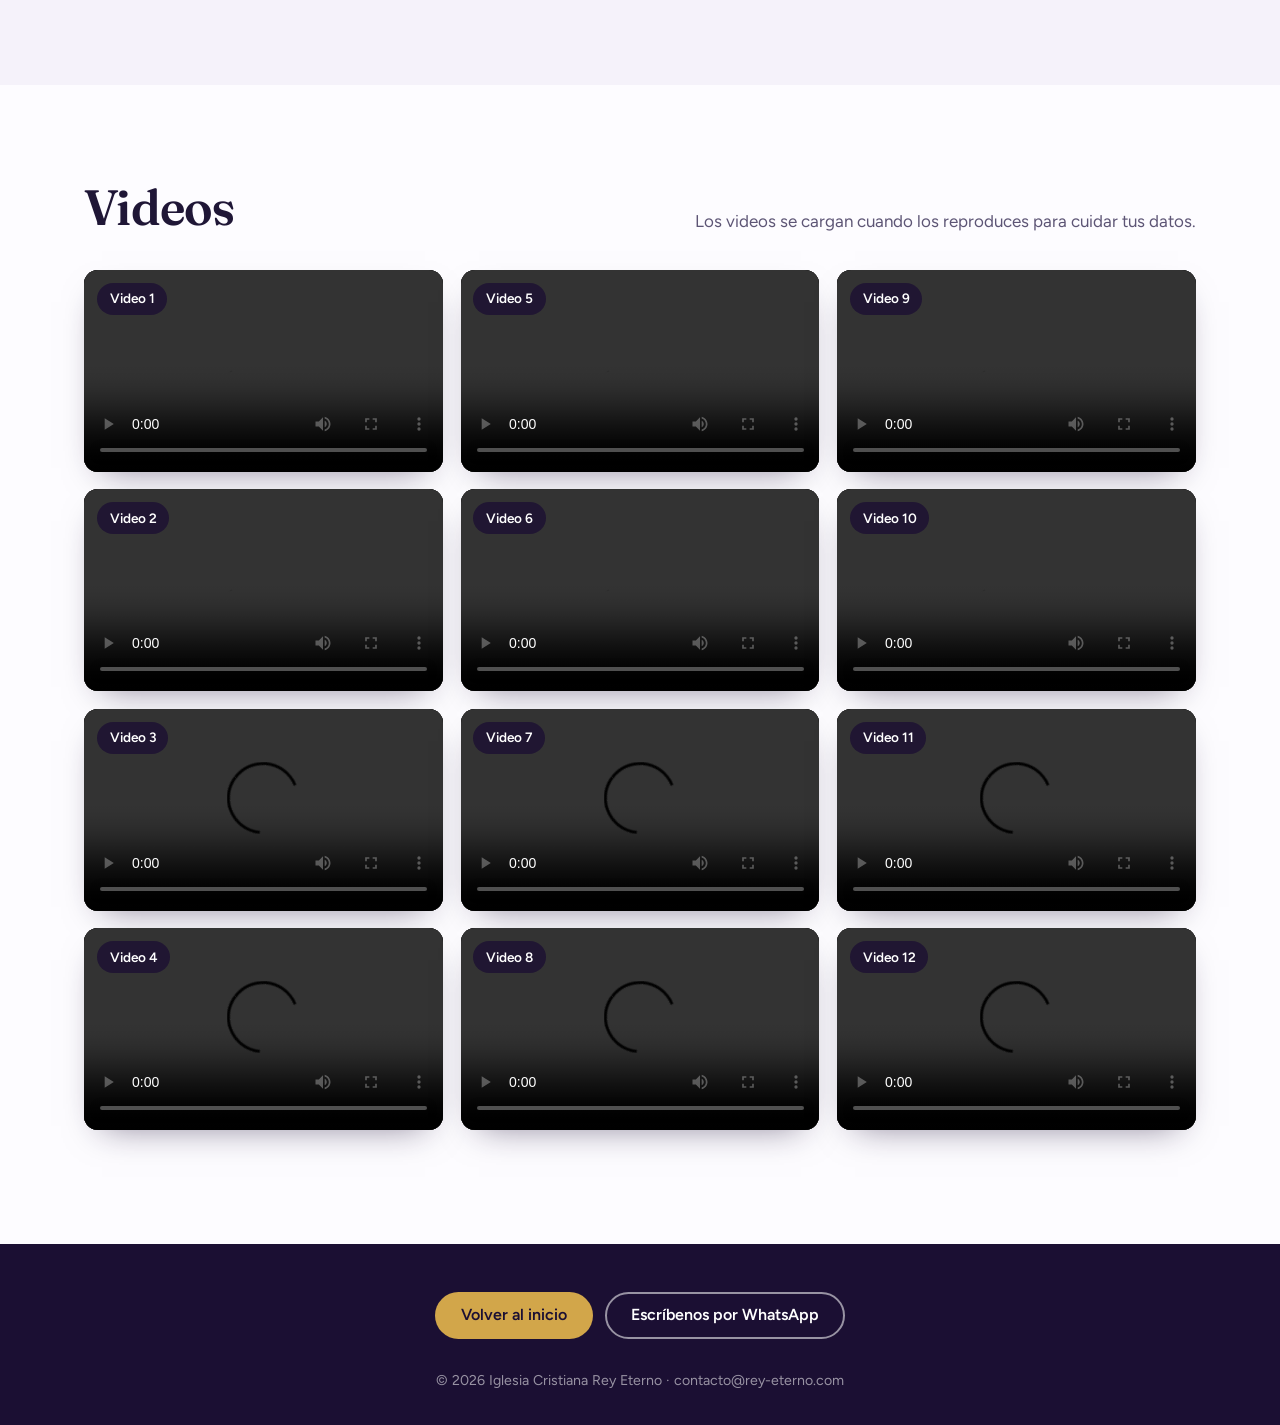
==== commit 84a857f0: "a" ====
--- a/album.html
+++ b/album.html
@@ -1,726 +1,438 @@
-<!DOCTYPE html>
-<html lang="es">
-
+<!doctype html>
+<html lang="es-MX">
 <head>
-
-<meta charset="UTF-8">
-<meta name="viewport" content="width=device-width, initial-scale=1.0">
-
-<title>Álbum Campamento Siempre por Amor</title>
-
-
-<link rel="stylesheet" href="style.css">
-
-
+<meta charset="utf-8">
+<meta name="viewport" content="width=device-width, initial-scale=1">
+<title>Álbum del campamento “Siempre por Amor” | Rey Eterno</title>
+<meta name="description" content="Fotos y videos del campamento “Siempre por Amor” de la Iglesia Cristiana Rey Eterno, Guadalupe, Nuevo León.">
+<meta name="theme-color" content="#4a2c7a">
+<link rel="canonical" href="https://rey-eterno.com/album.html">
+<link rel="icon" href="logo.png">
+<meta property="og:type" content="website">
+<meta property="og:title" content="Campamento “Siempre por Amor” | Rey Eterno">
+<meta property="og:description" content="Revive los momentos de fe, alegría y comunión que vivimos juntos.">
+<meta property="og:image" content="https://rey-eterno.com/img1.webp">
+<meta property="og:url" content="https://rey-eterno.com/album.html">
 <link rel="preconnect" href="https://fonts.googleapis.com">
-
-<link href="https://fonts.googleapis.com/css2?family=Cormorant+Garamond:wght@400;500;600;700&family=Montserrat:wght@300;400;500;600;700&display=swap" rel="stylesheet">
-
-
-<link rel="stylesheet" href="https://cdnjs.cloudflare.com/ajax/libs/font-awesome/6.5.2/css/all.min.css">
-
-
+<link rel="preconnect" href="https://fonts.gstatic.com" crossorigin>
+<link rel="stylesheet" href="https://fonts.googleapis.com/css2?family=Figtree:wght@400;500;600;700&family=Fraunces:opsz,wght@9..144,500;9..144,600;9..144,700&display=swap">
+<style>
+:root{
+  --noche:#1b0f33;--real:#4a2c7a;--real-2:#6a45a3;--oro:#d2a64a;--oro-claro:#f0d58f;--niebla:#f5f2fa;--blanco:#fdfcff;--tinta:#1f1636;--suave:#5d5575;
+  --serif:"Fraunces",Georgia,"Times New Roman",serif;
+  --sans:"Figtree",system-ui,-apple-system,"Segoe UI",Roboto,sans-serif;
+  --pad:clamp(1.25rem,5vw,4rem);--max:1240px;--radio:14px;
+}
+*,*::before,*::after{box-sizing:border-box}
+html{scroll-behavior:smooth;scroll-padding-top:76px;-webkit-text-size-adjust:100%}
+body{margin:0;font-family:var(--sans);font-size:1.0625rem;line-height:1.65;color:var(--tinta);background:var(--blanco);-webkit-font-smoothing:antialiased}
+img,video{max-width:100%;display:block}
+a{color:inherit}
+h1,h2,h3{font-family:var(--serif);line-height:1.08;margin:0;font-weight:600;letter-spacing:-.015em}
+h2{font-size:clamp(2rem,4.4vw,3.1rem)}
+p{margin:0}
+:focus-visible{outline:3px solid var(--oro);outline-offset:3px;border-radius:6px}
+.ic{width:1.25em;height:1.25em;fill:none;stroke:currentColor;stroke-width:1.8;stroke-linecap:round;stroke-linejoin:round;flex:none}
+.wrap{width:100%;max-width:var(--max);margin-inline:auto;padding-inline:var(--pad)}
+.btn{display:inline-flex;align-items:center;justify-content:center;gap:.6rem;padding:.85rem 1.5rem;border-radius:999px;border:2px solid transparent;font:600 1rem/1 var(--sans);text-decoration:none;cursor:pointer;transition:transform .2s,background .2s,color .2s,border-color .2s}
+.btn:hover{transform:translateY(-2px)}
+.btn-oro{background:var(--oro);color:var(--noche)}
+.btn-oro:hover{background:var(--oro-claro)}
+.btn-borde{border-color:rgba(255,255,255,.55);color:#fff;background:transparent}
+.btn-borde:hover{background:rgba(255,255,255,.12);border-color:#fff}
+.btn-real{background:var(--real);color:#fff}
+.btn-real:hover{background:var(--real-2)}
+
+/* Encabezado */
+.top{position:fixed;inset:0 0 auto 0;z-index:50;transition:background .3s,box-shadow .3s}
+.top.solido{background:rgba(27,15,51,.94);-webkit-backdrop-filter:blur(10px);backdrop-filter:blur(10px);box-shadow:0 1px 0 rgba(255,255,255,.08)}
+.top .wrap{display:flex;align-items:center;justify-content:space-between;height:72px;gap:1rem}
+.marca{display:flex;align-items:center;gap:.7rem;text-decoration:none;color:#fff;font-family:var(--serif);font-weight:600;font-size:1.3rem}
+.marca img{width:40px;height:40px;object-fit:contain}
+.menu{display:flex;align-items:center;gap:1.6rem}
+.menu a{color:rgba(255,255,255,.88);text-decoration:none;font-weight:500;font-size:.98rem;transition:color .2s}
+.menu a:hover{color:var(--oro-claro)}
+.menu .btn{padding:.65rem 1.2rem;color:var(--noche)}
+.menu .btn:hover{color:var(--noche)}
+
+/* Portada */
+.portada{position:relative;min-height:62vh;min-height:62svh;display:flex;align-items:flex-end;color:#fff;background:var(--noche) url("img1.webp") center 35%/cover no-repeat;isolation:isolate}
+.portada::before{content:"";position:absolute;inset:0;z-index:-1;background:linear-gradient(to top,rgba(27,15,51,.97) 6%,rgba(52,29,92,.72) 55%,rgba(27,15,51,.6))}
+.portada .wrap{padding-top:130px;padding-bottom:clamp(2.5rem,6vw,4.5rem)}
+.portada small{display:block;color:var(--oro-claro);font-weight:600;margin-bottom:1rem}
+.portada h1{font-size:clamp(2.6rem,8vw,6rem);font-weight:700;letter-spacing:-.03em;line-height:.98;max-width:14ch}
+.portada p{margin-top:1.3rem;max-width:34rem;color:rgba(255,255,255,.86);font-size:clamp(1.05rem,1.5vw,1.25rem)}
+.cifras{display:flex;flex-wrap:wrap;gap:.7rem;margin-top:1.8rem}
+.cifras a{display:inline-flex;align-items:center;gap:.55rem;padding:.7rem 1.2rem;border-radius:999px;background:rgba(255,255,255,.12);border:1px solid rgba(255,255,255,.25);text-decoration:none;font-weight:600;-webkit-backdrop-filter:blur(8px);backdrop-filter:blur(8px);transition:background .2s}
+.cifras a:hover{background:rgba(255,255,255,.22)}
+.cifras b{color:var(--oro-claro);font-family:var(--serif);font-size:1.15rem}
+@media (prefers-reduced-motion:no-preference){
+  .portada .wrap>*{animation:sube .8s cubic-bezier(.2,.7,.2,1) both}
+  .portada .wrap>*:nth-child(2){animation-delay:.12s}
+  .portada .wrap>*:nth-child(3){animation-delay:.24s}
+  .portada .wrap>*:nth-child(4){animation-delay:.36s}
+  @keyframes sube{from{opacity:0;transform:translateY(22px)}to{opacity:1;transform:none}}
+}
+
+/* Secciones */
+.sec{padding-block:clamp(3.5rem,8vw,6rem)}
+.cab{display:flex;justify-content:space-between;align-items:end;gap:1rem;flex-wrap:wrap;margin-bottom:2.2rem}
+.cab p{color:var(--suave)}
+#fotosSec{background:var(--niebla)}
+.muro{columns:4 230px;column-gap:.8rem}
+.muro button{display:block;width:100%;margin:0 0 .8rem;padding:0;border:0;border-radius:var(--radio);overflow:hidden;cursor:zoom-in;background:#d9d0ea;break-inside:avoid;position:relative}
+.muro img{width:100%;height:auto;transition:transform .5s,opacity .5s;opacity:0;min-height:120px}
+.muro img.listo{opacity:1}
+.muro button:hover img{transform:scale(1.05)}
+.mas{display:flex;flex-direction:column;align-items:center;gap:.8rem;margin-top:1.6rem;color:var(--suave);font-size:.95rem}
+
+/* Videos */
+.vgrid{columns:320px 4;column-gap:1.1rem}
+.vcard{display:block;background:#000;border-radius:var(--radio);overflow:hidden;position:relative;margin:0 0 1.1rem;break-inside:avoid;box-shadow:0 14px 34px -18px rgba(27,15,51,.55)}
+.vcard video{display:block;width:100%;height:auto;max-height:82vh;aspect-ratio:16/9;object-fit:contain;background:#000}
+.vcard .n{position:absolute;left:.8rem;top:.8rem;background:rgba(27,15,51,.78);color:#fff;font-weight:600;font-size:.85rem;padding:.3rem .8rem;border-radius:999px;pointer-events:none}
+
+/* Visor: ventana centrada */
+html.sin-scroll{overflow:hidden}
+dialog.visor{border:0;padding:0;background:transparent;color:#fff;width:min(1120px,94vw);height:min(90vh,900px);max-width:none;max-height:none;margin:auto;overflow:visible}
+dialog.visor::backdrop{background:rgba(14,7,30,.82);-webkit-backdrop-filter:blur(7px);backdrop-filter:blur(7px)}
+.visor .caja{display:flex;flex-direction:column;width:100%;height:100%;background:linear-gradient(160deg,#2a1650,#1b0f33);border:1px solid rgba(255,255,255,.14);border-radius:22px;overflow:hidden;box-shadow:0 40px 90px -20px rgba(0,0,0,.75)}
+.visor[open] .caja{animation:abre .28s cubic-bezier(.2,.8,.2,1)}
+@keyframes abre{from{opacity:0;transform:translateY(14px) scale(.97)}to{opacity:1;transform:none}}
+.visor .barra{display:flex;align-items:center;justify-content:space-between;gap:.8rem;padding:.7rem .9rem .7rem 1.2rem;border-bottom:1px solid rgba(255,255,255,.1)}
+.visor .tit{display:flex;flex-direction:column;line-height:1.25;min-width:0}
+.visor .tit b{font-family:var(--serif);font-size:1.1rem;font-weight:600;white-space:nowrap}
+.visor .tit span{font-size:.85rem;color:var(--oro-claro)}
+.visor .herr{display:flex;align-items:center;gap:.4rem}
+.visor .b{width:42px;height:42px;border:0;border-radius:50%;background:rgba(255,255,255,.1);color:#fff;display:grid;place-items:center;cursor:pointer;text-decoration:none;font-size:1.6rem;line-height:1;transition:background .2s,color .2s}
+.visor .b:hover{background:var(--oro);color:var(--noche)}
+.visor .b .ic{width:1.35rem;height:1.35rem}
+.visor .b:disabled{opacity:.35;pointer-events:none}
+.visor .ajuste{width:auto;padding:0 1rem;border-radius:999px;font:600 .88rem var(--sans)}
+.visor .nivel{min-width:3.2rem;text-align:center;font-size:.85rem;font-weight:600;color:rgba(255,255,255,.8);font-variant-numeric:tabular-nums}
+.visor .sep{width:1px;height:24px;background:rgba(255,255,255,.18);margin:0 .35rem}
+.visor .escena{position:relative;flex:1;min-height:0;overflow:hidden;touch-action:none;background:radial-gradient(circle at 50% 40%,rgba(106,69,163,.28),rgba(0,0,0,0) 70%)}
+.visor .escena.zoom{cursor:grab}
+.visor .escena.arrastra{cursor:grabbing}
+.visor .lienzo{position:absolute;inset:.9rem;display:flex;align-items:center;justify-content:center}
+.visor .lienzo img{max-width:100%;max-height:100%;width:auto;height:auto;object-fit:contain;border-radius:10px;box-shadow:0 20px 50px -20px rgba(0,0,0,.7);transform-origin:center;will-change:transform;-webkit-user-select:none;user-select:none;-webkit-user-drag:none;opacity:0;transition:opacity .25s}
+.visor .lienzo img.listo{opacity:1}
+.visor .carga{position:absolute;left:50%;top:50%;width:38px;height:38px;margin:-19px 0 0 -19px;border-radius:50%;border:3px solid rgba(255,255,255,.2);border-top-color:var(--oro);animation:gira .8s linear infinite}
+@keyframes gira{to{transform:rotate(360deg)}}
+.visor .nav{position:absolute;top:50%;transform:translateY(-50%);z-index:2;width:48px;height:48px;border:0;border-radius:50%;background:rgba(27,15,51,.7);-webkit-backdrop-filter:blur(6px);backdrop-filter:blur(6px);color:#fff;font-size:1.8rem;line-height:1;cursor:pointer;display:grid;place-items:center;transition:background .2s,color .2s}
+.visor .nav:hover{background:var(--oro);color:var(--noche)}
+.visor .ant{left:.8rem}
+.visor .sig{right:.8rem}
+.visor .ayuda{padding:.55rem 1rem;text-align:center;font-size:.82rem;color:rgba(255,255,255,.55);border-top:1px solid rgba(255,255,255,.08)}
+
+/* Pie */
+.pie{background:var(--noche);color:rgba(255,255,255,.78);padding-block:3rem 2rem;text-align:center}
+.pie .acc{display:flex;justify-content:center;gap:.8rem;flex-wrap:wrap;margin-bottom:1.6rem}
+.pie small{color:rgba(255,255,255,.55)}
+.arriba{position:fixed;right:1.1rem;bottom:1.1rem;z-index:40;width:52px;height:52px;border-radius:50%;border:0;background:var(--oro);color:var(--noche);display:grid;place-items:center;cursor:pointer;box-shadow:0 10px 25px -8px rgba(0,0,0,.5);opacity:0;pointer-events:none;transform:translateY(10px);transition:opacity .25s,transform .25s}
+.arriba.ver{opacity:1;pointer-events:auto;transform:none}
+
+@media (max-width:640px){
+  .menu a:not(.btn){display:none}
+  .muro{columns:2 140px;column-gap:.55rem}
+  .muro button{margin-bottom:.55rem}
+  .vcard .n{font-size:.75rem}
+  dialog.visor{width:96vw;height:86vh;height:86dvh}
+  .visor .caja{border-radius:18px}
+  .visor .barra{padding:.6rem .7rem .6rem 1rem}
+  .visor .b{width:40px;height:40px}
+  .visor .zoombtn,.visor .nivel,.visor .sep,.visor .ayuda{display:none}
+  .visor .lienzo{inset:.5rem}
+  .visor .nav{width:42px;height:42px}
+  .visor .ant{left:.5rem}.visor .sig{right:.5rem}
+}
+@media (prefers-reduced-motion:reduce){html{scroll-behavior:auto}*{transition-duration:.01ms!important}}
+</style>
 </head>
-
-
 <body>
+
+<header class="top" id="top">
+  <div class="wrap">
+    <a class="marca" href="index.html" aria-label="Rey Eterno, inicio"><img src="logo.png" alt="" width="40" height="40">Rey Eterno</a>
+    <nav class="menu" aria-label="Álbum">
+      <a href="#fotosSec">Fotos</a>
+      <a href="#videosSec">Videos</a>
+      <a class="btn btn-oro" href="index.html">Volver al inicio</a>
+    </nav>
+  </div>
+</header>
+
+<main>
+  <section class="portada" aria-label="Campamento">
+    <div class="wrap">
+      <small>Campamento especial</small>
+      <h1>Siempre por Amor</h1>
+      <p>Momentos de fe, alegría y comunión junto a nuestra familia en Cristo.</p>
+      <div class="cifras">
+        <a href="#fotosSec"><b id="nFotos">108</b> fotos</a>
+        <a href="#videosSec"><b id="nVideos">12</b> videos</a>
+      </div>
+    </div>
+  </section>
+
+  <section class="sec" id="fotosSec">
+    <div class="wrap">
+      <div class="cab">
+        <div><h2>Galería del campamento</h2></div>
+        <p>Toca una foto para verla completa y descargarla.</p>
+      </div>
+      <div class="muro" id="muro"></div>
+      <div class="mas" id="mas">
+        <button class="btn btn-real" id="masBtn" type="button">Ver más fotos</button>
+        <span id="masTxt"></span>
+      </div>
+    </div>
+  </section>
+
+  <section class="sec" id="videosSec">
+    <div class="wrap">
+      <div class="cab">
+        <div><h2>Videos</h2></div>
+        <p>Los videos se cargan cuando los reproduces para cuidar tus datos.</p>
+      </div>
+      <div class="vgrid" id="vgrid"></div>
+    </div>
+  </section>
+</main>
+
+<footer class="pie">
+  <div class="wrap">
+    <div class="acc">
+      <a class="btn btn-oro" href="index.html">Volver al inicio</a>
+      <a class="btn btn-borde" href="https://wa.me/528136864731" target="_blank" rel="noopener">Escríbenos por WhatsApp</a>
+    </div>
+    <small>© <span id="anio">2026</span> Iglesia Cristiana Rey Eterno · contacto@rey-eterno.com</small>
+  </div>
+</footer>
+
+<button class="arriba" id="arriba" type="button" aria-label="Volver arriba"><svg class="ic" viewBox="0 0 24 24" aria-hidden="true"><path d="M12 19V5M5 12l7-7 7 7"/></svg></button>
+
+<dialog class="visor" id="visor" aria-label="Visor de fotos">
+  <div class="caja">
+    <div class="barra">
+      <div class="tit"><b>Siempre por Amor</b><span id="vCuenta"></span></div>
+      <div class="herr">
+        <button class="b zoombtn" id="zOut" type="button" aria-label="Alejar"><svg class="ic" viewBox="0 0 24 24" aria-hidden="true"><circle cx="11" cy="11" r="6.5"/><path d="M20 20l-4.2-4.2M8 11h6"/></svg></button>
+        <span class="nivel" id="zNivel">100%</span>
+        <button class="b zoombtn" id="zIn" type="button" aria-label="Acercar"><svg class="ic" viewBox="0 0 24 24" aria-hidden="true"><circle cx="11" cy="11" r="6.5"/><path d="M20 20l-4.2-4.2M8 11h6M11 8v6"/></svg></button>
+        <button class="b ajuste zoombtn" id="zReset" type="button">Ajustar</button>
+        <span class="sep" aria-hidden="true"></span>
+        <a class="b" id="vDl" href="#" download aria-label="Descargar foto" title="Descargar foto"><svg class="ic" viewBox="0 0 24 24" aria-hidden="true"><path d="M12 4v11M7 11l5 5 5-5M5 20h14"/></svg></a>
+        <button class="b" id="vX" type="button" aria-label="Cerrar">&times;</button>
+      </div>
+    </div>
+    <div class="escena" id="escena">
+      <div class="lienzo"><img id="vImg" alt="" draggable="false"></div>
+      <div class="carga" id="vCarga" role="status" aria-label="Cargando foto"></div>
+      <button class="nav ant" id="vAnt" type="button" aria-label="Foto anterior">&#8249;</button>
+      <button class="nav sig" id="vSig" type="button" aria-label="Foto siguiente">&#8250;</button>
+    </div>
+    <p class="ayuda">Rueda del mouse o pellizco para acercar · arrastra para mover · doble toque para zoom</p>
+  </div>
+</dialog>
+
 <script>
-    // =============================
-// COMPARTIR FOTOS
-// =============================
-
-
-document.querySelectorAll(".share-photo")
-.forEach(btn=>{
-
-
-btn.addEventListener("click",async()=>{
-
-
-const image = btn.dataset.image;
-
-
-const url = window.location.origin + "/" + image;
-
-
-
-if(navigator.share){
-
-
-await navigator.share({
-
-title:"Campamento Siempre por Amor",
-
-text:"Un momento especial del campamento ❤️",
-
-url:url
-
+(function(){
+"use strict";
+var $=function(s){return document.querySelector(s)};
+var DIR="campamento/";
+
+var FOTOS=[
+"2E6E739A-FAD5-40EB-A3B5-5D4A036F189E.jpg","78BFC553-171D-4C0E-88A6-82B77EA6E9E1.jpg","AC59BAE6-95D0-4358-B5A8-B10CB62151AE.jpg","B9D7B411-910A-47EA-B040-BBCDD0DF6270.jpg","C84D354D-6C47-426F-95D7-99C288D440A5.jpg","E0477770-B6E9-4A0D-809F-49BFDDE3A8DD.jpg","F6F18344-90C2-497F-8460-1B66245636DD.jpg","F7847A2C-BF2D-4EA7-BF19-2CC628DEB405.jpg",
+"IMG_0190.JPG","IMG_0191.JPG","IMG_0192.JPG","IMG_0222.JPG","IMG_0223.JPG","IMG_0224.JPG","IMG_0232.JPG","IMG_0233.JPG","IMG_0234.JPG","IMG_0276.JPG","IMG_0277.JPG","IMG_0278.JPG","IMG_0279.JPG","IMG_0281.JPG","IMG_0282.JPG","IMG_0290.JPG","IMG_0291.JPG","IMG_0292.JPG","IMG_0293.JPG","IMG_0294.JPG","IMG_0295.JPG","IMG_0307.JPG","IMG_0308.JPG","IMG_0309.JPG","IMG_0310.JPG","IMG_0311.JPG","IMG_0312.JPG","IMG_0313.JPG","IMG_0314.JPG","IMG_0315.JPG","IMG_0316.JPG","IMG_0324.JPG","IMG_0325.JPG","IMG_0326.JPG","IMG_0327.JPG","IMG_0329.JPG","IMG_0330.JPG","IMG_0331.JPG","IMG_0388.JPG","IMG_0389.JPG","IMG_0390.JPG","IMG_0391.JPG"
+];
+/* Fotos "l (n).jpg" en el orden original del álbum */
+[1,2,3,4,5,6,26,8,9,10,11,12,13,27,15,16,17,18,19,20,21,22,23,24,25].forEach(function(n){FOTOS.push("l ("+n+").jpg")});
+for(var n=28;n<=60;n++)FOTOS.push("l ("+n+").jpg");
+
+var VIDEOS=[1,2,3,4,5,6,7,8,10,11,12,13].map(function(n){return "video ("+n+").mp4"});
+
+var url=function(f){return encodeURI(DIR+f)};
+$("#nFotos").textContent=FOTOS.length;
+$("#nVideos").textContent=VIDEOS.length;
+$("#anio").textContent=new Date().getFullYear();
+
+/* ---------- Encabezado / volver arriba ---------- */
+var top=$("#top"),arriba=$("#arriba");
+function onScroll(){var y=window.scrollY;top.classList.toggle("solido",y>40);arriba.classList.toggle("ver",y>900)}
+window.addEventListener("scroll",onScroll,{passive:true});onScroll();
+arriba.addEventListener("click",function(){window.scrollTo({top:0})});
+
+/* ---------- Fotos ---------- */
+var LOTE=10,mostradas=0,muro=$("#muro"),masBtn=$("#masBtn"),masTxt=$("#masTxt");
+function pintar(){
+  if(mostradas>=FOTOS.length)return;
+  var fin=Math.min(mostradas+LOTE,FOTOS.length);
+  var frag=document.createDocumentFragment();
+  for(var i=mostradas;i<fin;i++){
+    (function(i){
+      var b=document.createElement("button");b.type="button";b.setAttribute("aria-label","Ver foto "+(i+1)+" de "+FOTOS.length);
+      var im=document.createElement("img");im.loading="lazy";im.decoding="async";im.alt="Foto del campamento "+(i+1);im.src=url(FOTOS[i]);
+      im.addEventListener("load",function(){im.classList.add("listo")});
+      im.addEventListener("error",function(){b.hidden=true});
+      if(im.complete&&im.naturalWidth)im.classList.add("listo");
+      b.appendChild(im);b.addEventListener("click",function(){abrir(i)});frag.appendChild(b);
+    })(i);
+  }
+  muro.appendChild(frag);mostradas=fin;
+  if(mostradas>=FOTOS.length){
+    masBtn.hidden=true;
+    masTxt.textContent="Ya viste las "+FOTOS.length+" fotos del álbum";
+  }else{
+    masTxt.textContent="Mostrando "+mostradas+" de "+FOTOS.length;
+  }
+}
+pintar();
+masBtn.addEventListener("click",pintar);
+
+/* ---------- Visor con zoom ---------- */
+var visor=$("#visor"),vImg=$("#vImg"),escena=$("#escena"),vDl=$("#vDl"),vCarga=$("#vCarga"),zNivel=$("#zNivel"),actual=0;
+var Z={s:1,x:0,y:0},MAXZ=5,htmlEl=document.documentElement;
+
+function aplicar(){
+  vImg.style.transform="translate("+Z.x+"px,"+Z.y+"px) scale("+Z.s+")";
+  zNivel.textContent=Math.round(Z.s*100)+"%";
+  escena.classList.toggle("zoom",Z.s>1);
+  $("#zOut").disabled=Z.s<=1;
+  $("#zIn").disabled=Z.s>=MAXZ;
+  $("#zReset").disabled=Z.s<=1;
+}
+function limitar(){
+  if(Z.s<=1){Z.x=0;Z.y=0;return}
+  var mx=Math.max(0,(vImg.offsetWidth*Z.s-escena.clientWidth)/2);
+  var my=Math.max(0,(vImg.offsetHeight*Z.s-escena.clientHeight)/2);
+  Z.x=Math.max(-mx,Math.min(mx,Z.x));
+  Z.y=Math.max(-my,Math.min(my,Z.y));
+}
+/* cx, cy: punto de zoom relativo al centro de la escena */
+function zoomEn(nuevo,cx,cy){
+  nuevo=Math.max(1,Math.min(MAXZ,nuevo));
+  var k=nuevo/Z.s;
+  Z.x=cx-(cx-Z.x)*k;Z.y=cy-(cy-Z.y)*k;Z.s=nuevo;
+  limitar();aplicar();
+}
+function reset(){Z.s=1;Z.x=0;Z.y=0;aplicar()}
+function centro(e){var r=escena.getBoundingClientRect();return{x:e.clientX-r.left-r.width/2,y:e.clientY-r.top-r.height/2}}
+
+function mostrar(){
+  var f=FOTOS[actual];
+  reset();
+  vImg.classList.remove("listo");vCarga.hidden=false;
+  vImg.onload=function(){vImg.classList.add("listo");vCarga.hidden=true};
+  vImg.onerror=function(){vCarga.hidden=true};
+  vImg.src=url(f);
+  vImg.alt="Foto "+(actual+1)+" de "+FOTOS.length+" del campamento";
+  vDl.href=url(f);vDl.setAttribute("download",f);
+  $("#vCuenta").textContent="Foto "+(actual+1)+" de "+FOTOS.length;
+  (new Image()).src=url(FOTOS[(actual+1)%FOTOS.length]);
+  (new Image()).src=url(FOTOS[(actual-1+FOTOS.length)%FOTOS.length]);
+}
+function abrir(i){
+  actual=i;mostrar();htmlEl.classList.add("sin-scroll");
+  if(visor.showModal)visor.showModal();else visor.setAttribute("open","");
+}
+function mover(d){actual=(actual+d+FOTOS.length)%FOTOS.length;mostrar()}
+visor.addEventListener("close",function(){htmlEl.classList.remove("sin-scroll")});
+$("#vX").addEventListener("click",function(){visor.close()});
+$("#vAnt").addEventListener("click",function(){mover(-1)});
+$("#vSig").addEventListener("click",function(){mover(1)});
+$("#zIn").addEventListener("click",function(){zoomEn(Z.s*1.5,0,0)});
+$("#zOut").addEventListener("click",function(){zoomEn(Z.s/1.5,0,0)});
+$("#zReset").addEventListener("click",reset);
+visor.addEventListener("click",function(e){if(e.target===visor)visor.close()});
+visor.addEventListener("keydown",function(e){
+  if(e.key==="ArrowLeft")mover(-1);
+  else if(e.key==="ArrowRight")mover(1);
+  else if(e.key==="+"||e.key==="=")zoomEn(Z.s*1.5,0,0);
+  else if(e.key==="-")zoomEn(Z.s/1.5,0,0);
+  else if(e.key==="0")reset();
 });
-
-
-}else{
-
-
-navigator.clipboard.writeText(url);
-
-
-alert("Enlace de /campamento/imagen copiado");
-
-
-}
-
-
-
+window.addEventListener("resize",function(){limitar();aplicar()});
+
+/* Rueda del mouse / pellizco en trackpad */
+escena.addEventListener("wheel",function(e){
+  e.preventDefault();
+  var c=centro(e);
+  zoomEn(Z.s*Math.exp(-e.deltaY*(e.ctrlKey?0.01:0.0025)),c.x,c.y);
+},{passive:false});
+
+/* Arrastrar, pellizcar, deslizar y doble toque */
+var P=new Map(),pinch=null,mov=false,x0=0,y0=0,tapT=0,tapX=0;
+function dist(a,b){return Math.hypot(a.x-b.x,a.y-b.y)}
+escena.addEventListener("pointerdown",function(e){
+  if(e.target.closest&&e.target.closest(".nav"))return;
+  try{escena.setPointerCapture(e.pointerId)}catch(_){}
+  P.set(e.pointerId,{x:e.clientX,y:e.clientY});
+  if(P.size===1){x0=e.clientX;y0=e.clientY;mov=false}
+  if(P.size===2){var a=Array.from(P.values());pinch={d:dist(a[0],a[1])||1};mov=true}
 });
-
-
+escena.addEventListener("pointermove",function(e){
+  var p=P.get(e.pointerId);if(!p)return;
+  var dx=e.clientX-p.x,dy=e.clientY-p.y;
+  p.x=e.clientX;p.y=e.clientY;
+  if(P.size===2&&pinch){
+    var a=Array.from(P.values()),d=dist(a[0],a[1])||1,r=escena.getBoundingClientRect();
+    zoomEn(Z.s*d/pinch.d,(a[0].x+a[1].x)/2-r.left-r.width/2,(a[0].y+a[1].y)/2-r.top-r.height/2);
+    pinch.d=d;return;
+  }
+  if(P.size===1){
+    if(Math.abs(e.clientX-x0)+Math.abs(e.clientY-y0)>8)mov=true;
+    if(Z.s>1&&mov){Z.x+=dx;Z.y+=dy;limitar();aplicar();escena.classList.add("arrastra")}
+  }
 });
+function soltar(e){
+  if(!P.has(e.pointerId))return;
+  var uno=P.size===1;
+  P.delete(e.pointerId);escena.classList.remove("arrastra");
+  if(P.size<2)pinch=null;
+  if(!uno||e.type==="pointercancel")return;
+  var dx=e.clientX-x0,dy=e.clientY-y0;
+  if(!mov){
+    var ahora=Date.now();
+    if(ahora-tapT<320&&Math.abs(e.clientX-tapX)<30){
+      tapT=0;
+      if(Z.s>1)reset();else{var c=centro(e);zoomEn(2.5,c.x,c.y)}
+    }else{tapT=ahora;tapX=e.clientX}
+  }else if(Z.s<=1&&Math.abs(dx)>60&&Math.abs(dx)>Math.abs(dy)*1.5){
+    mover(dx<0?1:-1);
+  }
+}
+escena.addEventListener("pointerup",soltar);
+escena.addEventListener("pointercancel",soltar);
+
+/* ---------- Videos (cargan al verse y al reproducir) ---------- */
+var vg=$("#vgrid"),cards=[];
+VIDEOS.forEach(function(f,i){
+  var c=document.createElement("div");c.className="vcard";
+  var v=document.createElement("video");
+  v.controls=true;v.playsInline=true;v.preload="none";v.setAttribute("data-src",url(f));
+  /* Toma la proporción real del video para no recortarlo ni estirarlo */
+  v.addEventListener("loadedmetadata",function(){if(v.videoWidth&&v.videoHeight)v.style.aspectRatio=v.videoWidth+" / "+v.videoHeight});
+  v.setAttribute("aria-label","Video "+(i+1)+" del campamento");
+  var n=document.createElement("span");n.className="n";n.textContent="Video "+(i+1);
+  c.appendChild(v);c.appendChild(n);vg.appendChild(c);cards.push(v);
+});
+function cargar(v){
+  if(v.src)return;
+  v.src=v.getAttribute("data-src")+"#t=0.1";
+  v.preload="metadata";
+}
+if("IntersectionObserver" in window){
+  var io=new IntersectionObserver(function(es){
+    es.forEach(function(e){if(e.isIntersecting){cargar(e.target);io.unobserve(e.target)}});
+  },{rootMargin:"300px"});
+  cards.forEach(function(v){io.observe(v)});
+}else{cards.forEach(cargar)}
+/* Solo un video a la vez */
+cards.forEach(function(v){
+  v.addEventListener("play",function(){cargar(v);cards.forEach(function(o){if(o!==v&&!o.paused)o.pause()})});
+});
+})();
 </script>
-
-<!-- HEADER -->
-
-<section class="album-page-header">
-
-
-<div class="album-content">
-
-
-<span class="album-badge">
-
-<i class="fas fa-camera-retro"></i>
-
-Campamento Especial
-
-</span>
-
-
-
-<h1>
-
-Álbum de Fotos
-
-<br>
-
-<span>"Siempre por Amor"</span>
-
-</h1>
-
-
-
-<p>
-
-Momentos de fe, alegría y comunión junto a nuestra familia en Cristo.
-
-</p>
-
-
-
-<a href="index.html" class="btn-album">
-
-<i class="fas fa-arrow-left"></i>
-
-Volver al inicio
-
-</a>
-
-
-</div>
-
-
-</section>
-
-
-
-
-
-
-<!-- GALERÍA -->
-
-
-<section class="section-gradient">
-
-
-<div class="container">
-
-
-<span class="section-badge">
-
-Momentos Especiales
-
-</span>
-
-
-<h2 class="title">
-
-Galería del Campamento
-
-</h2>
-
-
-
-<div class="gallery-slider">
-
-
-<div class="gallery-pages">
-
-
-
-<!-- ================= PAGINA 1 ================= -->
-
-<div class="gallery-page active">
-
-
-<div class="gallery-item"><img loading="lazy" decoding="async" fetchpriority="low" src="campamento/2E6E739A-FAD5-40EB-A3B5-5D4A036F189E.jpg"></div>
-<div class="gallery-item"><img loading="lazy" decoding="async" fetchpriority="low" src="campamento/78BFC553-171D-4C0E-88A6-82B77EA6E9E1.jpg"></div>
-<div class="gallery-item"><img loading="lazy" decoding="async" fetchpriority="low" src="campamento/AC59BAE6-95D0-4358-B5A8-B10CB62151AE.jpg"></div>
-<div class="gallery-item"><img loading="lazy" decoding="async" fetchpriority="low" src="campamento/B9D7B411-910A-47EA-B040-BBCDD0DF6270.jpg"></div>
-<div class="gallery-item"><img loading="lazy" decoding="async" fetchpriority="low" src="campamento/C84D354D-6C47-426F-95D7-99C288D440A5.jpg"></div>
-
-<div class="gallery-item"><img loading="lazy" decoding="async" fetchpriority="low" src="campamento/E0477770-B6E9-4A0D-809F-49BFDDE3A8DD.jpg"></div>
-<div class="gallery-item"><img loading="lazy" decoding="async" fetchpriority="low" src="campamento/F6F18344-90C2-497F-8460-1B66245636DD.jpg"></div>
-<div class="gallery-item"><img loading="lazy" decoding="async" fetchpriority="low" src="campamento/F7847A2C-BF2D-4EA7-BF19-2CC628DEB405.jpg"></div>
-<div class="gallery-item"><img loading="lazy" decoding="async" fetchpriority="low" src="campamento/IMG_0190.JPG"></div>
-<div class="gallery-item"><img loading="lazy" decoding="async" fetchpriority="low" src="campamento/IMG_0191.JPG"></div>
-
-<div class="gallery-item"><img loading="lazy" decoding="async" fetchpriority="low" src="campamento/IMG_0192.JPG"></div>
-<div class="gallery-item"><img loading="lazy" decoding="async" fetchpriority="low" src="campamento/IMG_0222.JPG"></div>
-<div class="gallery-item"><img loading="lazy" decoding="async" fetchpriority="low" src="campamento/IMG_0223.JPG"></div>
-<div class="gallery-item"><img loading="lazy" decoding="async" fetchpriority="low" src="campamento/IMG_0224.JPG"></div>
-<div class="gallery-item"><img loading="lazy" decoding="async" fetchpriority="low" src="campamento/IMG_0232.JPG"></div>
-
-<div class="gallery-item"><img loading="lazy" decoding="async" fetchpriority="low" src="campamento/IMG_0233.JPG"></div>
-<div class="gallery-item"><img loading="lazy" decoding="async" fetchpriority="low" src="campamento/IMG_0234.JPG"></div>
-<div class="gallery-item"><img loading="lazy" decoding="async" fetchpriority="low" src="campamento/IMG_0276.JPG"></div>
-<div class="gallery-item"><img loading="lazy" decoding="async" fetchpriority="low" src="campamento/IMG_0277.JPG"></div>
-<div class="gallery-item"><img loading="lazy" decoding="async" fetchpriority="low" src="campamento/IMG_0278.JPG"></div>
-
-<div class="gallery-item"><img loading="lazy" decoding="async" fetchpriority="low" src="campamento/IMG_0279.JPG"></div>
-<div class="gallery-item"><img loading="lazy" decoding="async" fetchpriority="low" src="campamento/IMG_0281.JPG"></div>
-<div class="gallery-item"><img loading="lazy" decoding="async" fetchpriority="low" src="campamento/IMG_0282.JPG"></div>
-<div class="gallery-item"><img loading="lazy" decoding="async" fetchpriority="low" src="campamento/IMG_0290.JPG"></div>
-<div class="gallery-item"><img loading="lazy" decoding="async" fetchpriority="low" src="campamento/IMG_0291.JPG"></div>
-
-
-</div>
-
-
-
-
-
-<!-- ================= PAGINA 2 ================= -->
-
-<div class="gallery-page">
-
-
-<div class="gallery-item"><img loading="lazy" decoding="async" fetchpriority="low" src="campamento/IMG_0292.JPG"></div>
-<div class="gallery-item"><img loading="lazy" decoding="async" fetchpriority="low" src="campamento/IMG_0293.JPG"></div>
-<div class="gallery-item"><img loading="lazy" decoding="async" fetchpriority="low" src="campamento/IMG_0294.JPG"></div>
-<div class="gallery-item"><img loading="lazy" decoding="async" fetchpriority="low" src="campamento/IMG_0295.JPG"></div>
-<div class="gallery-item"><img loading="lazy" decoding="async" fetchpriority="low" src="campamento/IMG_0307.JPG"></div>
-
-<div class="gallery-item"><img loading="lazy" decoding="async" fetchpriority="low" src="campamento/IMG_0308.JPG"></div>
-<div class="gallery-item"><img loading="lazy" decoding="async" fetchpriority="low" src="campamento/IMG_0309.JPG"></div>
-<div class="gallery-item"><img loading="lazy" decoding="async" fetchpriority="low" src="campamento/IMG_0310.JPG"></div>
-<div class="gallery-item"><img loading="lazy" decoding="async" fetchpriority="low" src="campamento/IMG_0311.JPG"></div>
-<div class="gallery-item"><img loading="lazy" decoding="async" fetchpriority="low" src="campamento/IMG_0312.JPG"></div>
-
-<div class="gallery-item"><img loading="lazy" decoding="async" fetchpriority="low" src="campamento/IMG_0313.JPG"></div>
-<div class="gallery-item"><img loading="lazy" decoding="async" fetchpriority="low" src="campamento/IMG_0314.JPG"></div>
-<div class="gallery-item"><img loading="lazy" decoding="async" fetchpriority="low" src="campamento/IMG_0315.JPG"></div>
-<div class="gallery-item"><img loading="lazy" decoding="async" fetchpriority="low" src="campamento/IMG_0316.JPG"></div>
-<div class="gallery-item"><img loading="lazy" decoding="async" fetchpriority="low" src="campamento/IMG_0324.JPG"></div>
-
-<div class="gallery-item"><img loading="lazy" decoding="async" fetchpriority="low" src="campamento/IMG_0325.JPG"></div>
-<div class="gallery-item"><img loading="lazy" decoding="async" fetchpriority="low" src="campamento/IMG_0326.JPG"></div>
-<div class="gallery-item"><img loading="lazy" decoding="async" fetchpriority="low" src="campamento/IMG_0327.JPG"></div>
-<div class="gallery-item"><img loading="lazy" decoding="async" fetchpriority="low" src="campamento/IMG_0329.JPG"></div>
-<div class="gallery-item"><img loading="lazy" decoding="async" fetchpriority="low" src="campamento/IMG_0330.JPG"></div>
-
-<div class="gallery-item"><img loading="lazy" decoding="async" fetchpriority="low" src="campamento/IMG_0331.JPG"></div>
-<div class="gallery-item"><img loading="lazy" decoding="async" fetchpriority="low" src="campamento/IMG_0388.JPG"></div>
-<div class="gallery-item"><img loading="lazy" decoding="async" fetchpriority="low" src="campamento/IMG_0389.JPG"></div>
-<div class="gallery-item"><img loading="lazy" decoding="async" fetchpriority="low" src="campamento/IMG_0390.JPG"></div>
-<div class="gallery-item"><img loading="lazy" decoding="async" fetchpriority="low" src="campamento/IMG_0391.JPG"></div>
-
-
-</div>
-
-
-
-
-
-<!-- ================= PAGINA 3 ================= -->
-
-<div class="gallery-page">
-
-<div class="gallery-item"><img loading="lazy" decoding="async" fetchpriority="low" src="/campamento/l (1).jpg"></div>
-<div class="gallery-item"><img loading="lazy" decoding="async" fetchpriority="low" src="/campamento/l (2).jpg"></div>
-<div class="gallery-item"><img loading="lazy" decoding="async" fetchpriority="low" src="/campamento/l (3).jpg"></div>
-<div class="gallery-item"><img loading="lazy" decoding="async" fetchpriority="low" src="/campamento/l (4).jpg"></div>
-<div class="gallery-item"><img loading="lazy" decoding="async" fetchpriority="low" src="/campamento/l (5).jpg"></div>
-
-<div class="gallery-item"><img loading="lazy" decoding="async" fetchpriority="low" src="/campamento/l (6).jpg"></div>
-<div class="gallery-item"><img loading="lazy" decoding="async" fetchpriority="low" src="/campamento/l (26).jpg"></div>
-<div class="gallery-item"><img loading="lazy" decoding="async" fetchpriority="low" src="/campamento/l (8).jpg"></div>
-<div class="gallery-item"><img loading="lazy" decoding="async" fetchpriority="low" src="/campamento/l (9).jpg"></div>
-<div class="gallery-item"><img loading="lazy" decoding="async" fetchpriority="low" src="/campamento/l (10).jpg"></div>
-
-<div class="gallery-item"><img loading="lazy" decoding="async" fetchpriority="low" src="/campamento/l (11).jpg"></div>
-<div class="gallery-item"><img loading="lazy" decoding="async" fetchpriority="low" src="/campamento/l (12).jpg"></div>
-<div class="gallery-item"><img loading="lazy" decoding="async" fetchpriority="low" src="/campamento/l (13).jpg"></div>
-<div class="gallery-item"><img loading="lazy" decoding="async" fetchpriority="low" src="/campamento/l (27).jpg"></div>
-<div class="gallery-item"><img loading="lazy" decoding="async" fetchpriority="low" src="/campamento/l (15).jpg"></div>
-
-<div class="gallery-item"><img loading="lazy" decoding="async" fetchpriority="low" src="/campamento/l (16).jpg"></div>
-<div class="gallery-item"><img loading="lazy" decoding="async" fetchpriority="low" src="/campamento/l (17).jpg"></div>
-<div class="gallery-item"><img loading="lazy" decoding="async" fetchpriority="low" src="/campamento/l (18).jpg"></div>
-<div class="gallery-item"><img loading="lazy" decoding="async" fetchpriority="low" src="/campamento/l (19).jpg"></div>
-<div class="gallery-item"><img loading="lazy" decoding="async" fetchpriority="low" src="/campamento/l (20).jpg"></div>
-
-<div class="gallery-item"><img loading="lazy" decoding="async" fetchpriority="low" src="/campamento/l (21).jpg"></div>
-<div class="gallery-item"><img loading="lazy" decoding="async" fetchpriority="low" src="/campamento/l (22).jpg"></div>
-<div class="gallery-item"><img loading="lazy" decoding="async" fetchpriority="low" src="/campamento/l (23).jpg"></div>
-<div class="gallery-item"><img loading="lazy" decoding="async" fetchpriority="low" src="/campamento/l (24).jpg"></div>
-<div class="gallery-item"><img loading="lazy" decoding="async" fetchpriority="low" src="/campamento/l (25).jpg"></div>
-
-</div>
-
-
-<!-- ================= PAGINA 4 ================= -->
-
-<div class="gallery-page">
-
-<div class="gallery-item"><img loading="lazy" decoding="async" fetchpriority="low" src="/campamento/l (28).jpg"></div>
-<div class="gallery-item"><img loading="lazy" decoding="async" fetchpriority="low" src="/campamento/l (29).jpg"></div>
-<div class="gallery-item"><img loading="lazy" decoding="async" fetchpriority="low" src="/campamento/l (30).jpg"></div>
-<div class="gallery-item"><img loading="lazy" decoding="async" fetchpriority="low" src="/campamento/l (31).jpg"></div>
-<div class="gallery-item"><img loading="lazy" decoding="async" fetchpriority="low" src="/campamento/l (32).jpg"></div>
-
-<div class="gallery-item"><img loading="lazy" decoding="async" fetchpriority="low" src="/campamento/l (33).jpg"></div>
-<div class="gallery-item"><img loading="lazy" decoding="async" fetchpriority="low" src="/campamento/l (34).jpg"></div>
-<div class="gallery-item"><img loading="lazy" decoding="async" fetchpriority="low" src="/campamento/l (35).jpg"></div>
-<div class="gallery-item"><img loading="lazy" decoding="async" fetchpriority="low" src="/campamento/l (36).jpg"></div>
-<div class="gallery-item"><img loading="lazy" decoding="async" fetchpriority="low" src="/campamento/l (37).jpg"></div>
-
-<div class="gallery-item"><img loading="lazy" decoding="async" fetchpriority="low" src="/campamento/l (38).jpg"></div>
-<div class="gallery-item"><img loading="lazy" decoding="async" fetchpriority="low" src="/campamento/l (39).jpg"></div>
-<div class="gallery-item"><img loading="lazy" decoding="async" fetchpriority="low" src="/campamento/l (40).jpg"></div>
-<div class="gallery-item"><img loading="lazy" decoding="async" fetchpriority="low" src="/campamento/l (41).jpg"></div>
-<div class="gallery-item"><img loading="lazy" decoding="async" fetchpriority="low" src="/campamento/l (42).jpg"></div>
-
-<div class="gallery-item"><img loading="lazy" decoding="async" fetchpriority="low" src="/campamento/l (43).jpg"></div>
-<div class="gallery-item"><img loading="lazy" decoding="async" fetchpriority="low" src="/campamento/l (44).jpg"></div>
-<div class="gallery-item"><img loading="lazy" decoding="async" fetchpriority="low" src="/campamento/l (45).jpg"></div>
-<div class="gallery-item"><img loading="lazy" decoding="async" fetchpriority="low" src="/campamento/l (46).jpg"></div>
-<div class="gallery-item"><img loading="lazy" decoding="async" fetchpriority="low" src="/campamento/l (47).jpg"></div>
-
-<div class="gallery-item"><img loading="lazy" decoding="async" fetchpriority="low" src="/campamento/l (48).jpg"></div>
-<div class="gallery-item"><img loading="lazy" decoding="async" fetchpriority="low" src="/campamento/l (49).jpg"></div>
-<div class="gallery-item"><img loading="lazy" decoding="async" fetchpriority="low" src="/campamento/l (50).jpg"></div>
-<div class="gallery-item"><img loading="lazy" decoding="async" fetchpriority="low" src="/campamento/l (51).jpg"></div>
-<div class="gallery-item"><img loading="lazy" decoding="async" fetchpriority="low" src="/campamento/l (52).jpg"></div>
-
-</div>
-<!-- ================= PAGINA 5 ================= -->
-
-<div class="gallery-page">
-
-<div class="gallery-item"><img loading="lazy" decoding="async" fetchpriority="low" src="/campamento/l (53).jpg"></div>
-<div class="gallery-item"><img loading="lazy" decoding="async" fetchpriority="low" src="/campamento/l (54).jpg"></div>
-<div class="gallery-item"><img loading="lazy" decoding="async" fetchpriority="low" src="/campamento/l (55).jpg"></div>
-<div class="gallery-item"><img loading="lazy" decoding="async" fetchpriority="low" src="/campamento/l (56).jpg"></div>
-<div class="gallery-item"><img loading="lazy" decoding="async" fetchpriority="low" src="/campamento/l (57).jpg"></div>
-
-<div class="gallery-item"><img loading="lazy" decoding="async" fetchpriority="low" src="/campamento/l (58).jpg"></div>
-<div class="gallery-item"><img loading="lazy" decoding="async" fetchpriority="low" src="/campamento/l (59).jpg"></div>
-<div class="gallery-item"><img loading="lazy" decoding="async" fetchpriority="low" src="/campamento/l (60).jpg"></div>
-
-
-<div class="gallery-item">
-<video controls>
-<source src="/campamento/video (1).mp4" type="video/mp4">
-</video>
-</div>
-
-<div class="gallery-item">
-<video controls>
-<source src="/campamento/video (2).mp4" type="video/mp4">
-</video>
-</div>
-
-<div class="gallery-item">
-<video controls>
-<source src="/campamento/video (3).mp4" type="video/mp4">
-</video>
-</div>
-
-<div class="gallery-item">
-<video controls>
-<source src="/campamento/video (4).mp4" type="video/mp4">
-</video>
-</div>
-
-<div class="gallery-item">
-<video controls>
-<source src="/campamento/video (5).mp4" type="video/mp4">
-</video>
-</div>
-
-<div class="gallery-item">
-<video controls>
-<source src="/campamento/video (6).mp4" type="video/mp4">
-</video>
-</div>
-
-<div class="gallery-item">
-<video controls>
-<source src="/campamento/video (7).mp4" type="video/mp4">
-</video>
-</div>
-
-<div class="gallery-item">
-<video controls>
-<source src="/campamento/video (8).mp4" type="video/mp4">
-</video>
-</div>
-
-
-<div class="gallery-item">
-<video controls>
-<source src="/campamento/video (10).mp4" type="video/mp4">
-</video>
-</div>
-
-<div class="gallery-item">
-<video controls>
-<source src="/campamento/video (11).mp4" type="video/mp4">
-</video>
-</div>
-
-<div class="gallery-item">
-<video controls>
-<source src="/campamento/video (12).mp4" type="video/mp4">
-</video>
-</div>
-
-<div class="gallery-item">
-<video controls>
-<source src="/campamento/video (13).mp4" type="video/mp4">
-</video>
-</div>
-
-</div>
-
-</div>
-
-
-<div class="gallery-pagination" id="galleryPagination">
-    <button id="prevPage">
-        <i class="fas fa-chevron-left"></i>
-    </button>
-
-    <div id="pageNumbers"></div>
-
-    <button id="nextPage">
-        <i class="fas fa-chevron-right"></i>
-    </button>
-</div>
-</div>
-
-
-
-
-
-
-</div>
-
-
-</div>
-
-
-</section>
-
-
-
-
-
-
-<!-- LIGHTBOX -->
-
-
-<div class="lightbox" id="lightbox">
-
-
-<button class="close-lightbox">
-
-×
-</button>
-
-
-
-<button class="lightbox-prev">
-
-<i class="fas fa-chevron-left"></i>
-
-</button>
-
-
-
-<div class="lightbox-content">
-
-
-<img id="lightboxImage">
-
-
-<video id="lightboxVideo" controls></video>
-
-
-</div>
-
-
-
-<button class="lightbox-next">
-
-<i class="fas fa-chevron-right"></i>
-
-</button>
-
-
-
-</div>
-
-
-
-
-
-<script>
-
-
-//======================
-// GALERÍA PAGINAS
-//======================
-
-
-const pages=document.querySelectorAll(".gallery-page");
-
-
-const pageNumbers=document.getElementById("pageNumbers");
-
-const prevBtn=document.getElementById("prevPage");
-
-const nextBtn=document.getElementById("nextPage");
-
-let currentPage=0;
-
-pages.forEach((page,index)=>{
-
-    const btn=document.createElement("button");
-
-    btn.innerText=index+1;
-
-    btn.className="page-btn";
-
-    btn.onclick=()=>{
-
-        currentPage=index;
-
-        showPage(currentPage);
-
-    };
-
-    pageNumbers.appendChild(btn);
-
-});
-
-function showPage(index){
-
-    pages.forEach(page=>page.classList.remove("active"));
-
-    pages[index].classList.add("active");
-
-    document.querySelectorAll(".page-btn").forEach(btn=>btn.classList.remove("active"));
-
-    document.querySelectorAll(".page-btn")[index].classList.add("active");
-
-}
-
-showPage(currentPage);
-
-nextBtn.onclick=()=>{
-
-    if(currentPage<pages.length-1){
-
-        currentPage++;
-
-        showPage(currentPage);
-
-    }
-
-}
-
-prevBtn.onclick=()=>{
-
-    if(currentPage>0){
-
-        currentPage--;
-
-        showPage(currentPage);
-
-    }
-
-}
-
-
-
-
-
-//======================
-// LIGHTBOX
-//======================
-
-
-const items=document.querySelectorAll(".gallery-item");
-
-const lightbox=document.getElementById("lightbox");
-
-const img=document.getElementById("lightboxImage");
-
-const video=document.getElementById("lightboxVideo");
-
-
-let current=0;
-
-
-
-function openItem(index){
-
-
-current=index;
-
-
-let item=items[index];
-
-
-let image=item.querySelector("img");
-
-let vid=item.querySelector("video");
-
-
-
-lightbox.classList.add("active");
-
-
-
-if(image){
-
-
-img.style.display="block";
-
-video.style.display="none";
-
-
-img.src=image.src;
-
-
-}
-
-
-
-if(vid){
-
-
-img.style.display="none";
-
-video.style.display="block";
-
-
-video.src=vid.querySelector("source").src;
-
-
-video.load();
-// video.play();
-
-
-}
-
-
-
-}
-
-
-
-
-items.forEach((item,index)=>{
-
-
-item.onclick=()=>openItem(index);
-
-
-});
-
-
-
-
-document.querySelector(".close-lightbox").onclick=()=>{
-
-
-lightbox.classList.remove("active");
-
-
-video.pause();
-
-
-};
-
-
-
-
-document.querySelector(".lightbox-next").onclick=()=>{
-
-
-current++;
-
-
-if(current>=items.length){
-
-current=0;
-
-}
-
-
-openItem(current);
-
-
-};
-
-
-
-
-
-document.querySelector(".lightbox-prev").onclick=()=>{
-
-
-current--;
-
-
-if(current<0){
-
-current=items.length-1;
-
-}
-
-
-openItem(current);
-
-
-};
-
-
-
-
-</script>
-
-
 </body>
-
-</html>+</html>
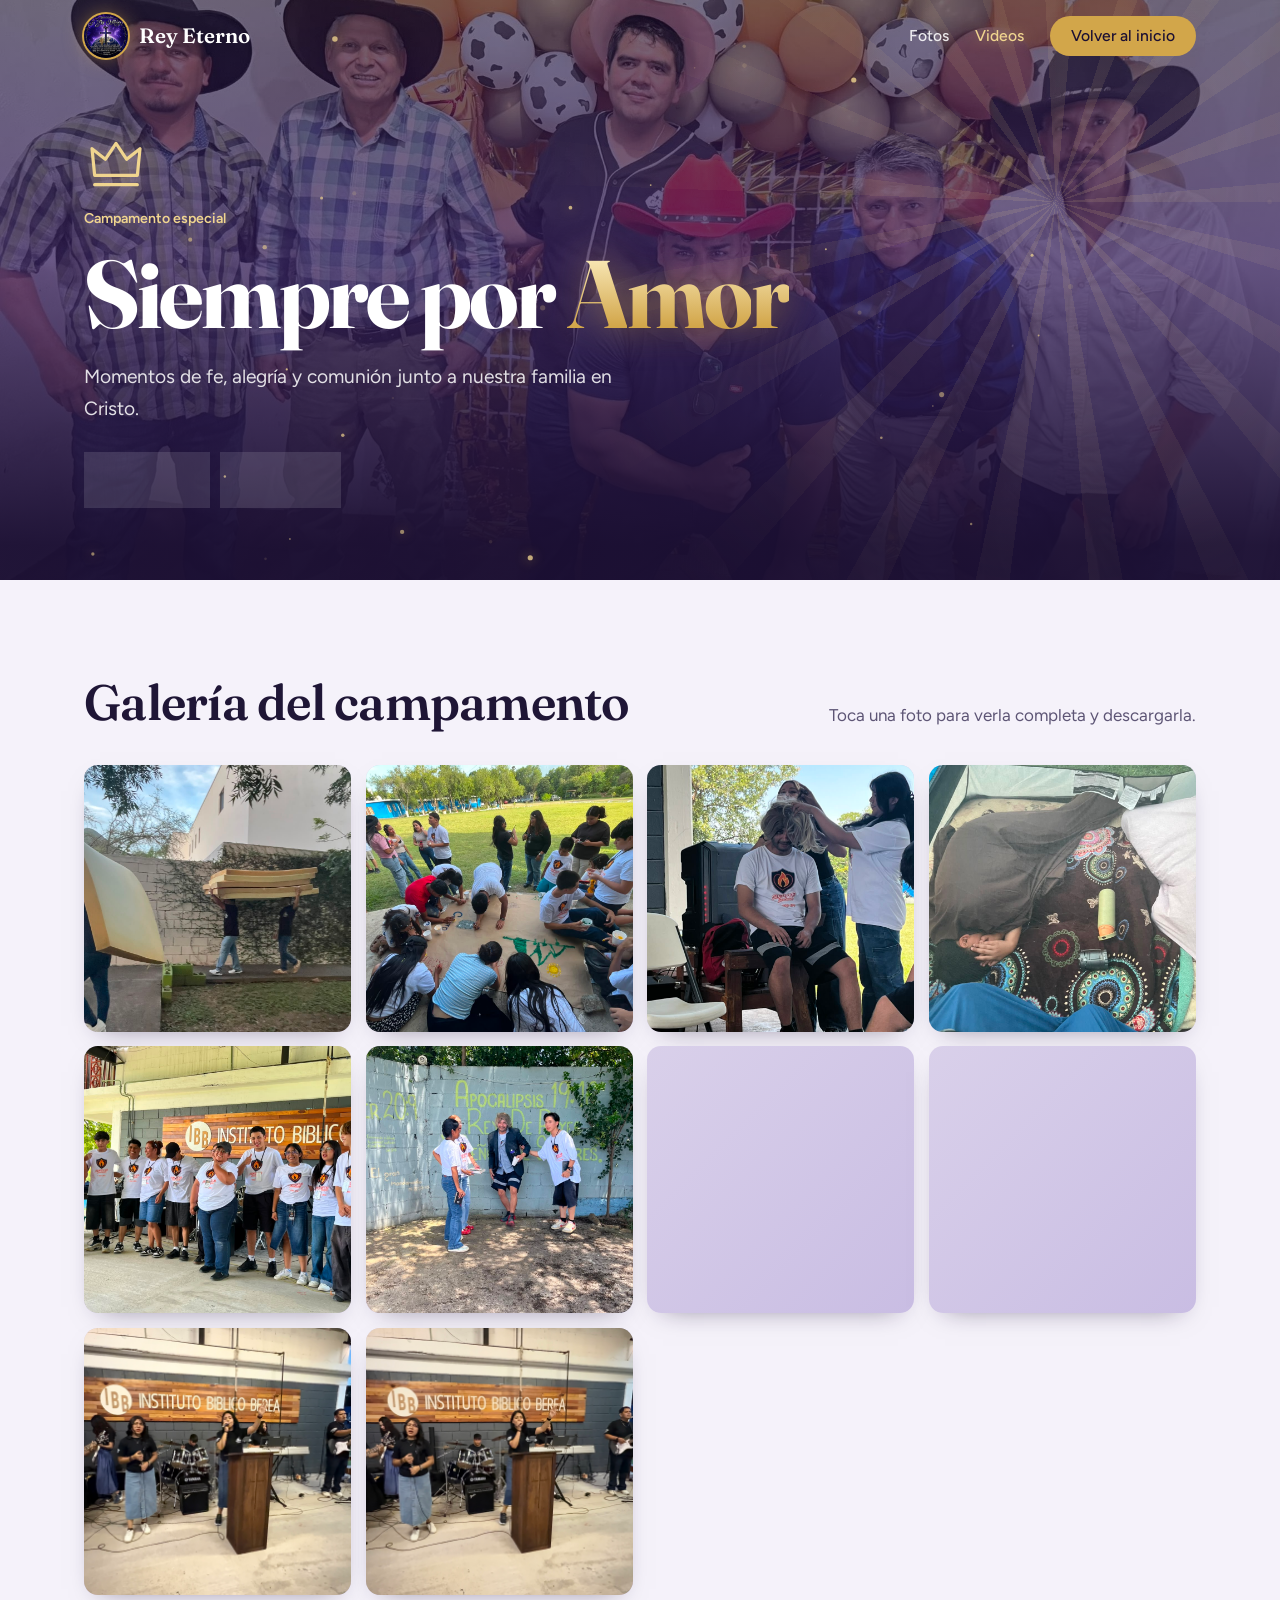
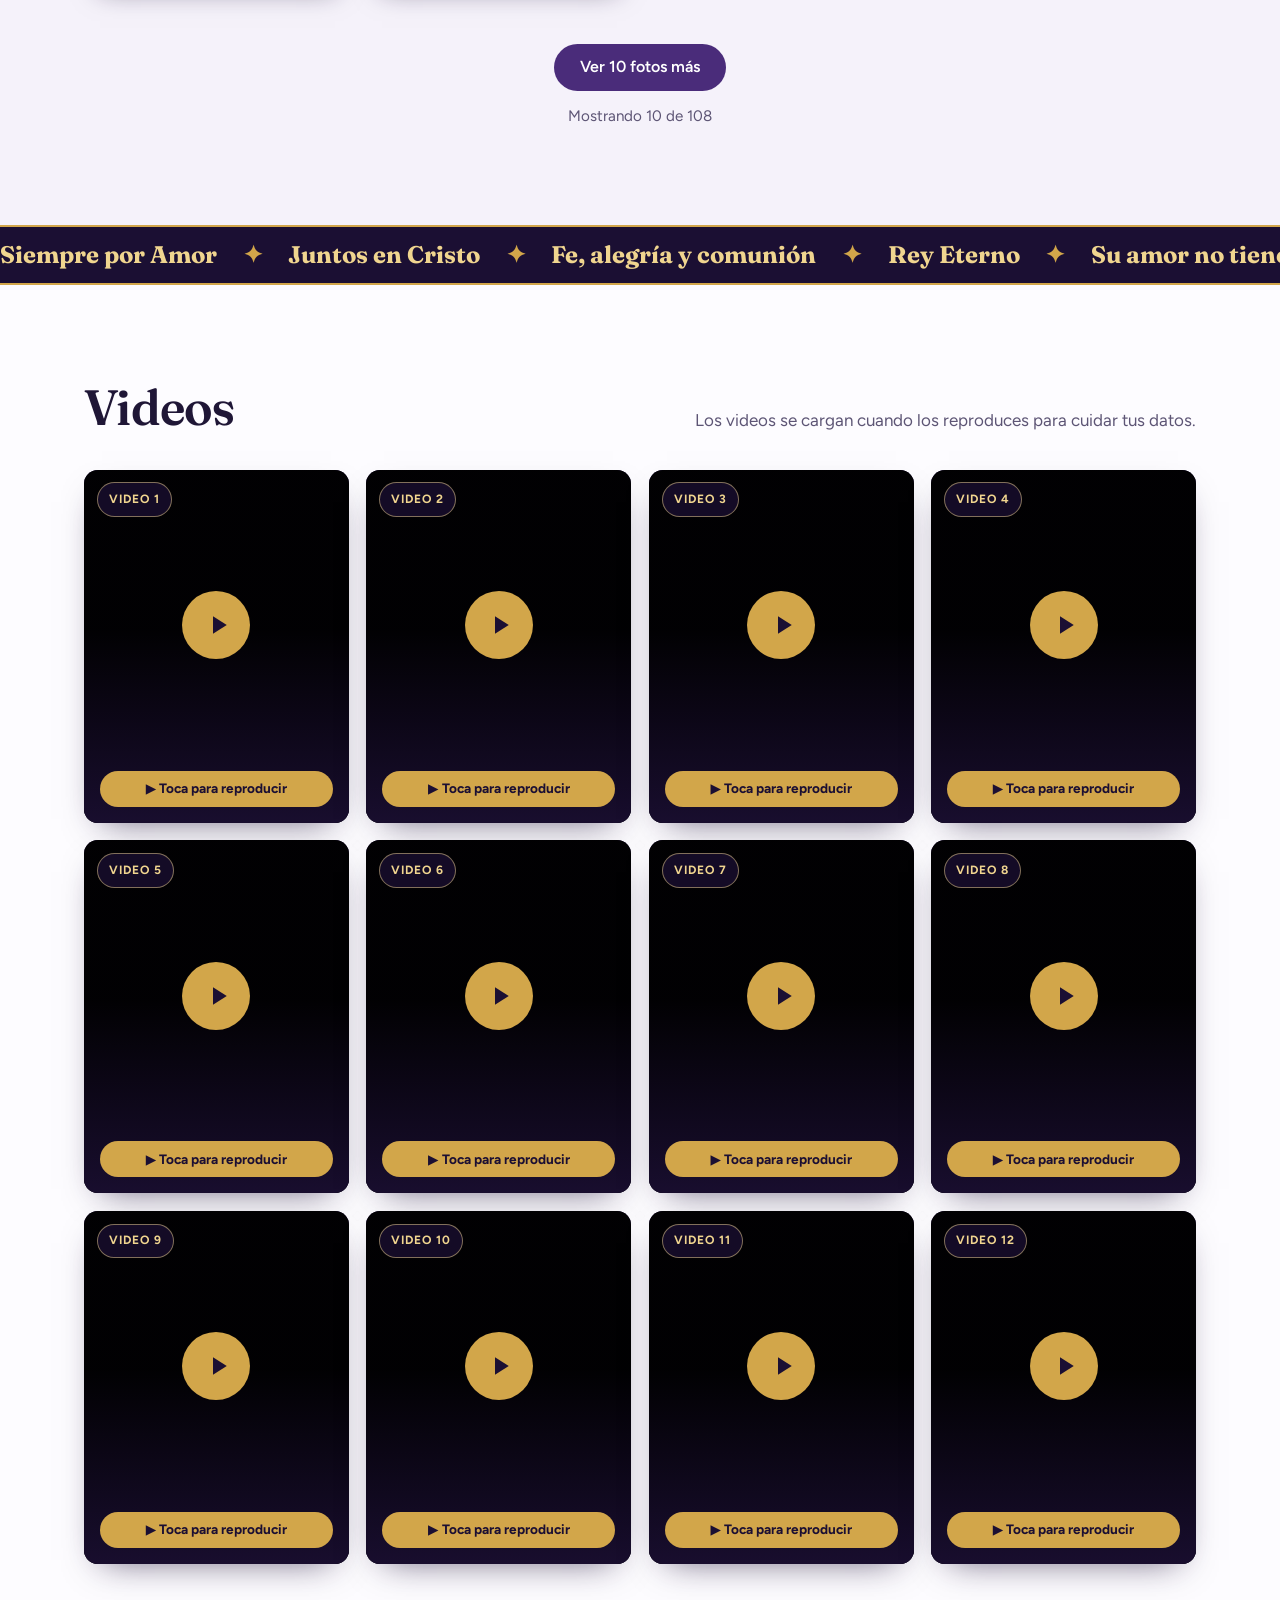
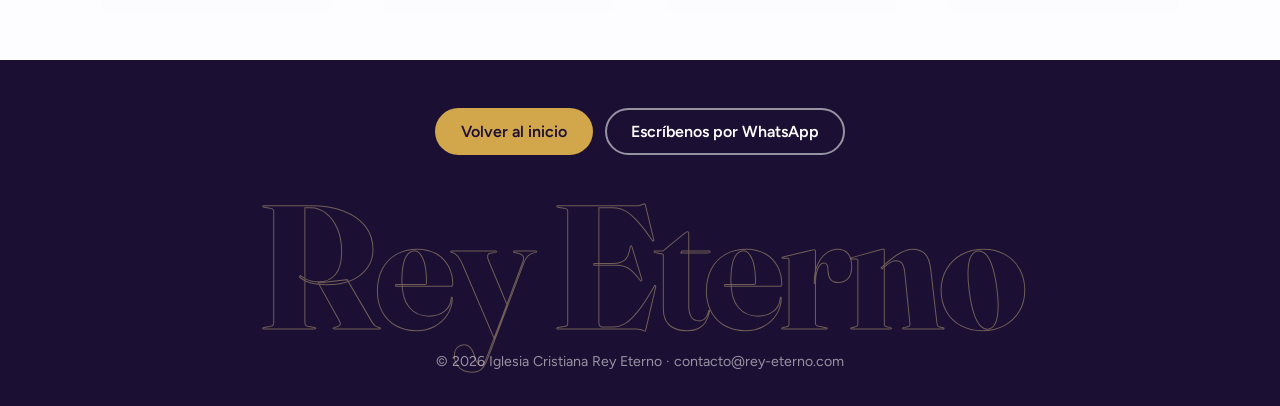
==== commit 82756da2: "privado" ====
--- a/album.html
+++ b/album.html
@@ -48,7 +48,7 @@
 .top.solido{background:rgba(27,15,51,.94);-webkit-backdrop-filter:blur(10px);backdrop-filter:blur(10px);box-shadow:0 1px 0 rgba(255,255,255,.08)}
 .top .wrap{display:flex;align-items:center;justify-content:space-between;height:72px;gap:1rem}
 .marca{display:flex;align-items:center;gap:.7rem;text-decoration:none;color:#fff;font-family:var(--serif);font-weight:600;font-size:1.3rem}
-.marca img{width:40px;height:40px;object-fit:contain}
+.marca img{width:44px;height:44px;aspect-ratio:1;object-fit:cover;border-radius:50%;background:transparent;box-shadow:0 0 0 2px var(--oro),0 0 20px rgba(210,166,74,.55);transition:transform .6s cubic-bezier(.2,.7,.2,1)}
 .menu{display:flex;align-items:center;gap:1.6rem}
 .menu a{color:rgba(255,255,255,.88);text-decoration:none;font-weight:500;font-size:.98rem;transition:color .2s}
 .menu a:hover{color:var(--oro-claro)}
@@ -79,18 +79,39 @@
 .cab{display:flex;justify-content:space-between;align-items:end;gap:1rem;flex-wrap:wrap;margin-bottom:2.2rem}
 .cab p{color:var(--suave)}
 #fotosSec{background:var(--niebla)}
-.muro{columns:4 230px;column-gap:.8rem}
-.muro button{display:block;width:100%;margin:0 0 .8rem;padding:0;border:0;border-radius:var(--radio);overflow:hidden;cursor:zoom-in;background:#d9d0ea;break-inside:avoid;position:relative}
-.muro img{width:100%;height:auto;transition:transform .5s,opacity .5s;opacity:0;min-height:120px}
-.muro img.listo{opacity:1}
-.muro button:hover img{transform:scale(1.05)}
-.mas{display:flex;flex-direction:column;align-items:center;gap:.8rem;margin-top:1.6rem;color:var(--suave);font-size:.95rem}
+.muro{display:grid;grid-template-columns:repeat(auto-fill,minmax(220px,1fr));gap:.9rem}
+.foto{position:relative;aspect-ratio:1/1;display:block;width:100%;padding:0;border:0;border-radius:var(--radio);overflow:hidden;cursor:zoom-in;background:linear-gradient(135deg,#d9d0ea,#c9bde3);box-shadow:0 10px 26px -16px rgba(27,15,51,.55);opacity:0;transform:translateY(28px) scale(.94);filter:blur(8px);transition:opacity .7s,transform .7s cubic-bezier(.2,.7,.2,1),filter .7s,box-shadow .3s}
+.foto.in{opacity:1;transform:none;filter:none}
+.foto img{position:absolute;inset:0;width:100%;height:100%;object-fit:cover;object-position:center 30%;transition:transform .7s cubic-bezier(.2,.7,.2,1)}
+.foto:hover img{transform:scale(1.09)}
+.foto:hover{box-shadow:0 0 0 3px var(--oro),0 18px 36px -14px rgba(27,15,51,.7)}
+.foto::before{content:"";position:absolute;inset:0;z-index:1;background:linear-gradient(to top,rgba(27,15,51,.55),transparent 45%);opacity:0;transition:opacity .3s}
+.foto:hover::before{opacity:1}
+.foto::after{content:"";position:absolute;inset:0;z-index:2;pointer-events:none;background:linear-gradient(115deg,transparent 40%,rgba(240,213,143,.4) 50%,transparent 60%);transform:translateX(-120%);transition:transform .8s}
+.foto:hover::after{transform:translateX(120%)}
+.foto .lupa{position:absolute;z-index:3;right:.7rem;bottom:.7rem;width:38px;height:38px;border-radius:50%;background:var(--oro);color:var(--noche);display:grid;place-items:center;opacity:0;transform:scale(.6);transition:opacity .3s,transform .3s}
+.foto:hover .lupa{opacity:1;transform:none}
+.foto .lupa svg{width:1.2rem;height:1.2rem;fill:none;stroke:currentColor;stroke-width:2;stroke-linecap:round}
+.mas{display:flex;flex-direction:column;align-items:center;gap:.8rem;margin-top:2rem;color:var(--suave);font-size:.95rem}
+.barra-carga{width:min(320px,70%);height:4px;border-radius:4px;background:rgba(74,44,122,.15);overflow:hidden;opacity:0;transition:opacity .3s}
+.barra-carga.on{opacity:1}
+.barra-carga i{display:block;height:100%;width:100%;transform-origin:0 50%;transform:scaleX(0);background:linear-gradient(90deg,var(--oro),var(--real-2));transition:transform .25s}
+.mas .btn:disabled{opacity:.6;cursor:progress;transform:none}
 
 /* Videos */
-.vgrid{columns:320px 4;column-gap:1.1rem}
-.vcard{display:block;background:#000;border-radius:var(--radio);overflow:hidden;position:relative;margin:0 0 1.1rem;break-inside:avoid;box-shadow:0 14px 34px -18px rgba(27,15,51,.55)}
-.vcard video{display:block;width:100%;height:auto;max-height:82vh;aspect-ratio:16/9;object-fit:contain;background:#000}
-.vcard .n{position:absolute;left:.8rem;top:.8rem;background:rgba(27,15,51,.78);color:#fff;font-weight:600;font-size:.85rem;padding:.3rem .8rem;border-radius:999px;pointer-events:none}
+.vgrid{display:grid;grid-template-columns:repeat(auto-fill,minmax(250px,1fr));gap:1.1rem}
+.vcard{position:relative;aspect-ratio:3/4;border-radius:var(--radio);overflow:hidden;background:linear-gradient(160deg,#2a1650,#1b0f33);cursor:pointer;box-shadow:0 14px 34px -18px rgba(27,15,51,.7);color:#fff;transition:box-shadow .3s}
+.vcard:hover{box-shadow:0 0 0 3px var(--oro),0 22px 40px -16px rgba(27,15,51,.8)}
+.vcard video{position:absolute;inset:0;width:100%;height:100%;object-fit:cover;background:#000;transition:transform .7s}
+.vcard:hover video{transform:scale(1.06)}
+.vcard::after{content:"";position:absolute;inset:0;pointer-events:none;background:linear-gradient(to top,rgba(27,15,51,.9),rgba(27,15,51,.05) 55%)}
+.vcard .n{position:absolute;z-index:2;left:.8rem;top:.8rem;background:rgba(27,15,51,.75);border:1px solid rgba(240,213,143,.5);color:var(--oro-claro);font-weight:700;font-size:.75rem;letter-spacing:.08em;text-transform:uppercase;padding:.4rem .7rem;border-radius:999px;pointer-events:none}
+.vcard .pl{position:absolute;z-index:2;left:50%;top:44%;width:68px;height:68px;margin:-34px 0 0 -34px;border-radius:50%;background:var(--oro);color:var(--noche);display:grid;place-items:center;pointer-events:none}
+.vcard .pl svg{width:30px;height:30px;margin-left:3px}
+.vcard .toca{position:absolute;z-index:2;left:1rem;right:1rem;bottom:1rem;text-align:center;font:700 .85rem/1 var(--sans);padding:.7rem .5rem;border-radius:999px;background:var(--oro);color:var(--noche);pointer-events:none}
+.vcard.cargado{cursor:default}
+.vcard.cargado::after,.vcard.cargado .pl,.vcard.cargado .toca,.vcard.cargado .n{display:none}
+.vcard.cargado video{object-fit:contain;transform:none}
 
 /* Visor: ventana centrada */
 html.sin-scroll{overflow:hidden}
@@ -134,9 +155,10 @@
 
 @media (max-width:640px){
   .menu a:not(.btn){display:none}
-  .muro{columns:2 140px;column-gap:.55rem}
-  .muro button{margin-bottom:.55rem}
-  .vcard .n{font-size:.75rem}
+  .muro{grid-template-columns:repeat(2,1fr);gap:.55rem}
+  .vgrid{grid-template-columns:repeat(2,1fr);gap:.7rem}
+  .vcard .toca{font-size:.72rem;left:.6rem;right:.6rem}
+  .vcard .pl{width:54px;height:54px;margin:-27px 0 0 -27px}
   dialog.visor{width:96vw;height:86vh;height:86dvh}
   .visor .caja{border-radius:18px}
   .visor .barra{padding:.6rem .7rem .6rem 1rem}
@@ -147,9 +169,59 @@
   .visor .ant{left:.5rem}.visor .sig{right:.5rem}
 }
 @media (prefers-reduced-motion:reduce){html{scroll-behavior:auto}*{transition-duration:.01ms!important}}
+
+/* ===== EFECTOS (igual que el inicio) ===== */
+.prog{position:fixed;top:0;left:0;width:100%;height:3px;transform-origin:0 50%;transform:scaleX(0);background:linear-gradient(90deg,var(--oro),var(--oro-claro),#fff);z-index:60;box-shadow:0 0 12px var(--oro)}
+.aura,.chispa{display:none}
+@media (hover:hover) and (pointer:fine){
+  .aura{display:block;position:fixed;left:0;top:0;width:340px;height:340px;border-radius:50%;pointer-events:none;z-index:45;opacity:0;transition:opacity .4s;background:radial-gradient(circle,rgba(210,166,74,.2),transparent 65%)}
+  .aura.on{opacity:1}
+  .chispa{display:block;position:fixed;width:7px;height:7px;border-radius:50%;background:var(--oro-claro);box-shadow:0 0 10px 2px rgba(240,213,143,.8);pointer-events:none;z-index:90}
+}
+.marca:hover img{transform:rotate(360deg) scale(1.08)}
+.menu a.act:not(.btn){color:var(--oro-claro);text-shadow:0 0 14px rgba(240,213,143,.6)}
+.btn{transition:transform .2s,background .2s,color .2s,border-color .2s,translate .25s cubic-bezier(.2,.7,.2,1)}
+.portada{overflow:hidden}
+.canvas-luz{position:absolute;inset:0;width:100%;height:100%;z-index:-1;pointer-events:none}
+.rayos{position:absolute;z-index:-1;right:-30%;top:-70%;width:95vmax;height:95vmax;pointer-events:none;background:repeating-conic-gradient(rgba(240,213,143,.13) 0 5deg,transparent 5deg 17deg);-webkit-mask:radial-gradient(circle,#000 0,transparent 62%);mask:radial-gradient(circle,#000 0,transparent 62%)}
+.corona{width:64px;height:64px;display:block;margin-bottom:.8rem;color:var(--oro-claro);fill:none;stroke:currentColor;stroke-width:1.2;stroke-linecap:round;stroke-linejoin:round;filter:drop-shadow(0 0 10px rgba(240,213,143,.7))}
+.corona path{stroke-dasharray:1;stroke-dashoffset:0}
+.pal{display:inline-block;white-space:nowrap}
+.let{display:inline-block}
+.pal.oro{filter:drop-shadow(0 0 18px rgba(210,166,74,.55))}
+.pal.oro .let{background:linear-gradient(180deg,#fff3c9,var(--oro) 85%);-webkit-background-clip:text;background-clip:text;color:transparent;-webkit-text-fill-color:transparent}
+.po{display:inline-block;overflow:hidden;vertical-align:top;padding-bottom:.14em;margin-bottom:-.14em}
+.po>span{display:inline-block}
+.cinta{background:var(--oro);color:var(--noche);overflow:hidden;white-space:nowrap;padding:.85rem 0;font:700 clamp(1.1rem,2.2vw,1.5rem)/1.2 var(--serif);border-block:2px solid var(--noche)}
+.pista{display:inline-flex;width:max-content}
+.pista span{display:inline-flex;align-items:center;gap:1.6rem;padding-right:1.6rem}
+.pista span::after{content:"✦";color:var(--real)}
+.cinta.inv{background:var(--noche);color:var(--oro-claro);border-color:var(--oro)}
+.cinta.inv .pista span::after{color:var(--oro)}
+.pie .gigante{margin:2rem 0 0;text-align:center;font:700 clamp(3rem,15vw,11rem)/.9 var(--serif);letter-spacing:-.03em;color:transparent;-webkit-text-stroke:1px rgba(240,213,143,.4);-webkit-user-select:none;user-select:none;transition:color .6s}
+.pie .gigante:hover{color:rgba(240,213,143,.14)}
+@media (prefers-reduced-motion:no-preference){
+  .corona path{stroke-dashoffset:1;animation:traza 2.4s .3s cubic-bezier(.5,0,.2,1) forwards}
+  .corona{animation:pulso 3.6s 2.7s ease-in-out infinite}
+  .rayos{animation:gira 90s linear infinite}
+  .pista{animation:cinta 40s linear infinite}
+  .cinta.inv .pista{animation-direction:reverse}
+  .cinta:hover .pista{animation-play-state:paused}
+  .vcard .pl{animation:onda 2.2s ease-out infinite}
+  .vcard .toca{animation:latir 1.8s ease-in-out infinite}
+  @keyframes traza{to{stroke-dashoffset:0}}
+  @keyframes pulso{50%{filter:drop-shadow(0 0 24px rgba(240,213,143,1))}}
+  @keyframes gira{to{rotate:360deg}}
+  @keyframes cinta{to{transform:translateX(-50%)}}
+  @keyframes latir{50%{transform:scale(1.06)}}
+  @keyframes onda{0%{box-shadow:0 0 0 0 rgba(240,213,143,.65)}100%{box-shadow:0 0 0 24px rgba(240,213,143,0)}}
+}
+@media (prefers-reduced-motion:reduce){.foto{opacity:1;transform:none;filter:none}}
 </style>
 </head>
 <body>
+<div class="prog" id="prog"></div>
+<div class="aura" id="aura" aria-hidden="true"></div>
 
 <header class="top" id="top">
   <div class="wrap">
@@ -164,7 +236,10 @@
 
 <main>
   <section class="portada" aria-label="Campamento">
+    <canvas class="canvas-luz" id="luz" aria-hidden="true"></canvas>
+    <div class="rayos" aria-hidden="true"></div>
     <div class="wrap">
+      <svg class="corona" viewBox="0 0 24 24" aria-hidden="true"><path pathLength="1" d="M4 17 3 7l5 4 4-6 4 6 5-4-1 10zM4 20.5h16"/></svg>
       <small>Campamento especial</small>
       <h1>Siempre por Amor</h1>
       <p>Momentos de fe, alegría y comunión junto a nuestra familia en Cristo.</p>
@@ -183,11 +258,14 @@
       </div>
       <div class="muro" id="muro"></div>
       <div class="mas" id="mas">
-        <button class="btn btn-real" id="masBtn" type="button">Ver más fotos</button>
+        <div class="barra-carga" id="barraWrap"><i id="barra"></i></div>
+        <button class="btn btn-real" id="masBtn" type="button">Ver 10 fotos más</button>
         <span id="masTxt"></span>
       </div>
     </div>
   </section>
+
+  <div class="cinta inv" aria-hidden="true"><div class="pista"><span>Siempre por Amor</span><span>Juntos en Cristo</span><span>Fe, alegría y comunión</span><span>Rey Eterno</span><span>Su amor no tiene fin</span><span>Gloria a Dios</span></div></div>
 
   <section class="sec" id="videosSec">
     <div class="wrap">
@@ -206,6 +284,7 @@
       <a class="btn btn-oro" href="index.html">Volver al inicio</a>
       <a class="btn btn-borde" href="https://wa.me/528136864731" target="_blank" rel="noopener">Escríbenos por WhatsApp</a>
     </div>
+    <p class="gigante" aria-hidden="true">Rey Eterno</p>
     <small>© <span id="anio">2026</span> Iglesia Cristiana Rey Eterno · contacto@rey-eterno.com</small>
   </div>
 </footer>
@@ -236,6 +315,7 @@
   </div>
 </dialog>
 
+<script src="motion.min.js"></script>
 <script>
 (function(){
 "use strict";
@@ -250,6 +330,7 @@
 [1,2,3,4,5,6,26,8,9,10,11,12,13,27,15,16,17,18,19,20,21,22,23,24,25].forEach(function(n){FOTOS.push("l ("+n+").jpg")});
 for(var n=28;n<=60;n++)FOTOS.push("l ("+n+").jpg");
 
+var ROTAS=new Set();
 var VIDEOS=[1,2,3,4,5,6,7,8,10,11,12,13].map(function(n){return "video ("+n+").mp4"});
 
 var url=function(f){return encodeURI(DIR+f)};
@@ -263,29 +344,51 @@
 window.addEventListener("scroll",onScroll,{passive:true});onScroll();
 arriba.addEventListener("click",function(){window.scrollTo({top:0})});
 
-/* ---------- Fotos ---------- */
-var LOTE=10,mostradas=0,muro=$("#muro"),masBtn=$("#masBtn"),masTxt=$("#masTxt");
+/* ---------- Fotos: de 10 en 10, en orden y todas del mismo tamaño ---------- */
+var LOTE=10,mostradas=0,cargando=false,muro=$("#muro"),masBtn=$("#masBtn"),masTxt=$("#masTxt"),barra=$("#barra"),barraWrap=$("#barraWrap");
+var LUPA='<span class="lupa"><svg viewBox="0 0 24 24" aria-hidden="true"><circle cx="11" cy="11" r="6.5"/><path d="M20 20l-4.2-4.2M11 8v6M8 11h6"/></svg></span>';
+function precargar(f){
+  return new Promise(function(res){
+    var n=0;
+    (function intento(){
+      var im=new Image();im.decoding="async";
+      im.onload=function(){res(im)};
+      im.onerror=function(){if(++n<3)setTimeout(intento,600*n);else{ROTAS.add(f);res(null)}};
+      im.src=url(f)+(n?"?r="+n:"");
+    })();
+  });
+}
+function textoMas(){
+  if(mostradas>=FOTOS.length){masBtn.hidden=true;masTxt.textContent="Ya viste las "+(FOTOS.length-ROTAS.size)+" fotos del álbum"}
+  else{masBtn.hidden=false;var q=Math.min(LOTE,FOTOS.length-mostradas);masBtn.textContent="Ver "+q+" fotos más";masTxt.textContent="Mostrando "+mostradas+" de "+FOTOS.length}
+}
 function pintar(){
-  if(mostradas>=FOTOS.length)return;
-  var fin=Math.min(mostradas+LOTE,FOTOS.length);
-  var frag=document.createDocumentFragment();
-  for(var i=mostradas;i<fin;i++){
-    (function(i){
-      var b=document.createElement("button");b.type="button";b.setAttribute("aria-label","Ver foto "+(i+1)+" de "+FOTOS.length);
-      var im=document.createElement("img");im.loading="lazy";im.decoding="async";im.alt="Foto del campamento "+(i+1);im.src=url(FOTOS[i]);
-      im.addEventListener("load",function(){im.classList.add("listo")});
-      im.addEventListener("error",function(){b.hidden=true});
-      if(im.complete&&im.naturalWidth)im.classList.add("listo");
-      b.appendChild(im);b.addEventListener("click",function(){abrir(i)});frag.appendChild(b);
-    })(i);
-  }
-  muro.appendChild(frag);mostradas=fin;
-  if(mostradas>=FOTOS.length){
-    masBtn.hidden=true;
-    masTxt.textContent="Ya viste las "+FOTOS.length+" fotos del álbum";
-  }else{
-    masTxt.textContent="Mostrando "+mostradas+" de "+FOTOS.length;
-  }
+  if(cargando||mostradas>=FOTOS.length)return;
+  cargando=true;
+  var ini=mostradas,fin=Math.min(ini+LOTE,FOTOS.length),hechas=0;
+  masBtn.disabled=true;masTxt.textContent="Cargando fotos "+(ini+1)+" a "+fin+"…";
+  barraWrap.classList.add("on");barra.style.transform="scaleX(.05)";
+  Promise.all(FOTOS.slice(ini,fin).map(function(f){
+    return precargar(f).then(function(r){hechas++;barra.style.transform="scaleX("+(hechas/(fin-ini))+")";return r});
+  })).then(function(res){
+    var frag=document.createDocumentFragment(),tiles=[];
+    res.forEach(function(im,k){
+      if(!im)return;
+      var i=ini+k,b=document.createElement("button");
+      b.type="button";b.className="foto";b.setAttribute("aria-label","Ver foto "+(i+1)+" de "+FOTOS.length);
+      var g=document.createElement("img");g.alt="Foto del campamento "+(i+1);g.decoding="async";g.src=im.src;
+      b.appendChild(g);b.insertAdjacentHTML("beforeend",LUPA);
+      b.addEventListener("click",function(){abrir(i)});
+      frag.appendChild(b);tiles.push(b);
+    });
+    muro.appendChild(frag);
+    mostradas=fin;cargando=false;masBtn.disabled=false;textoMas();
+    setTimeout(function(){barraWrap.classList.remove("on");barra.style.transform="scaleX(0)"},400);
+    requestAnimationFrame(function(){requestAnimationFrame(function(){
+      tiles.forEach(function(t,k){setTimeout(function(){t.classList.add("in")},k*80)});
+    })});
+    if(window.__tilt)tiles.forEach(window.__tilt);
+  });
 }
 pintar();
 masBtn.addEventListener("click",pintar);
@@ -324,7 +427,7 @@
   reset();
   vImg.classList.remove("listo");vCarga.hidden=false;
   vImg.onload=function(){vImg.classList.add("listo");vCarga.hidden=true};
-  vImg.onerror=function(){vCarga.hidden=true};
+  vImg.onerror=function(){vCarga.hidden=true;ROTAS.add(f)};
   vImg.src=url(f);
   vImg.alt="Foto "+(actual+1)+" de "+FOTOS.length+" del campamento";
   vDl.href=url(f);vDl.setAttribute("download",f);
@@ -336,7 +439,7 @@
   actual=i;mostrar();htmlEl.classList.add("sin-scroll");
   if(visor.showModal)visor.showModal();else visor.setAttribute("open","");
 }
-function mover(d){actual=(actual+d+FOTOS.length)%FOTOS.length;mostrar()}
+function mover(d){var n=FOTOS.length,k=0;do{actual=(actual+d+n)%n;k++}while(ROTAS.has(FOTOS[actual])&&k<n);mostrar()}
 visor.addEventListener("close",function(){htmlEl.classList.remove("sin-scroll")});
 $("#vX").addEventListener("click",function(){visor.close()});
 $("#vAnt").addEventListener("click",function(){mover(-1)});
@@ -405,17 +508,23 @@
 escena.addEventListener("pointerup",soltar);
 escena.addEventListener("pointercancel",soltar);
 
-/* ---------- Videos (cargan al verse y al reproducir) ---------- */
+/* ---------- Videos: vista previa + "Toca para reproducir" ---------- */
 var vg=$("#vgrid"),cards=[];
+var PLAY='<span class="pl"><svg viewBox="0 0 24 24" aria-hidden="true"><path d="M8 5v14l11-7z" fill="currentColor"/></svg></span>';
 VIDEOS.forEach(function(f,i){
-  var c=document.createElement("div");c.className="vcard";
+  var c=document.createElement("div");c.className="vcard";c.tabIndex=0;c.setAttribute("role","button");c.setAttribute("aria-label","Reproducir video "+(i+1)+" del campamento");
   var v=document.createElement("video");
-  v.controls=true;v.playsInline=true;v.preload="none";v.setAttribute("data-src",url(f));
-  /* Toma la proporción real del video para no recortarlo ni estirarlo */
-  v.addEventListener("loadedmetadata",function(){if(v.videoWidth&&v.videoHeight)v.style.aspectRatio=v.videoWidth+" / "+v.videoHeight});
-  v.setAttribute("aria-label","Video "+(i+1)+" del campamento");
+  v.muted=true;v.playsInline=true;v.preload="none";v.setAttribute("data-src",url(f));v.setAttribute("aria-hidden","true");
   var n=document.createElement("span");n.className="n";n.textContent="Video "+(i+1);
-  c.appendChild(v);c.appendChild(n);vg.appendChild(c);cards.push(v);
+  c.appendChild(v);c.appendChild(n);c.insertAdjacentHTML("beforeend",PLAY+'<span class="toca">▶ Toca para reproducir</span>');
+  function reproducir(){
+    if(c.classList.contains("cargado"))return;
+    cargar(v);c.classList.add("cargado");v.controls=true;v.muted=false;v.removeAttribute("aria-hidden");
+    var p=v.play();if(p&&p.catch)p.catch(function(){});
+  }
+  c.addEventListener("click",reproducir);
+  c.addEventListener("keydown",function(e){if(e.key==="Enter"||e.key===" "){e.preventDefault();reproducir()}});
+  vg.appendChild(c);cards.push(v);
 });
 function cargar(v){
   if(v.src)return;
@@ -425,13 +534,123 @@
 if("IntersectionObserver" in window){
   var io=new IntersectionObserver(function(es){
     es.forEach(function(e){if(e.isIntersecting){cargar(e.target);io.unobserve(e.target)}});
-  },{rootMargin:"300px"});
+  },{rootMargin:"200px"});
   cards.forEach(function(v){io.observe(v)});
 }else{cards.forEach(cargar)}
 /* Solo un video a la vez */
 cards.forEach(function(v){
-  v.addEventListener("play",function(){cargar(v);cards.forEach(function(o){if(o!==v&&!o.paused)o.pause()})});
+  v.addEventListener("play",function(){cards.forEach(function(o){if(o!==v&&!o.paused)o.pause()})});
 });
+
+/* ---------- Efectos épicos (mismos que el inicio) ---------- */
+var $$=function(q,r){return Array.prototype.slice.call((r||document).querySelectorAll(q))};
+var reduce=window.matchMedia&&matchMedia("(prefers-reduced-motion:reduce)").matches;
+var fino=window.matchMedia&&matchMedia("(hover:hover) and (pointer:fine)").matches;
+var M=window.Motion;
+var pr=$("#prog");
+function prog(){var h=document.documentElement;pr.style.transform="scaleX("+(window.scrollY/Math.max(1,h.scrollHeight-innerHeight))+")"}
+window.addEventListener("scroll",prog,{passive:true});prog();
+$$(".pista").forEach(function(p){p.innerHTML+=p.innerHTML;p.innerHTML+=p.innerHTML});
+if("IntersectionObserver" in window){
+  var links=$$(".menu a[href^='#']");
+  var so=new IntersectionObserver(function(es){es.forEach(function(e){if(e.isIntersecting)links.forEach(function(a){a.classList.toggle("act",a.getAttribute("href")==="#"+e.target.id)})})},{rootMargin:"-45% 0px -50% 0px"});
+  $$("main section[id]").forEach(function(x){so.observe(x)});
+}
+/* Tarjetas 3D (fotos y videos) */
+if(fino&&!reduce){
+  window.__tilt=function(el){
+    el.addEventListener("pointermove",function(e){
+      if(e.pointerType!=="mouse")return;
+      var r=el.getBoundingClientRect(),px=(e.clientX-r.left)/r.width-.5,py=(e.clientY-r.top)/r.height-.5;
+      el.style.transition="transform .1s";
+      el.style.transform="perspective(900px) rotateX("+(-py*8)+"deg) rotateY("+(px*8)+"deg)";
+    });
+    el.addEventListener("pointerleave",function(){el.style.transition="transform .6s cubic-bezier(.2,.7,.2,1),opacity .7s,filter .7s,box-shadow .3s";el.style.transform=""});
+  };
+  $$(".foto,.vcard").forEach(window.__tilt);
+  $$(".btn-oro,.btn-real").forEach(function(b){
+    b.addEventListener("pointermove",function(e){var r=b.getBoundingClientRect();b.style.translate=((e.clientX-r.left-r.width/2)*.25)+"px "+((e.clientY-r.top-r.height/2)*.35)+"px"});
+    b.addEventListener("pointerleave",function(){b.style.translate=""});
+  });
+  /* Luz que sigue al cursor + chispas */
+  var au=$("#aura"),mx=innerWidth/2,my=innerHeight/2,ax=mx,ay=my,ult=0;
+  window.addEventListener("pointermove",function(e){
+    mx=e.clientX;my=e.clientY;au.classList.add("on");
+    var t=performance.now();
+    if(M&&t-ult>70){
+      ult=t;var s=document.createElement("i");s.className="chispa";s.style.left=mx+"px";s.style.top=my+"px";document.body.appendChild(s);
+      var dx=(Math.random()-.5)*50,dy=20+Math.random()*40;
+      M.animate(s,{opacity:[.9,0],transform:["translate(-50%,-50%) scale(1)","translate(calc(-50% + "+dx+"px),calc(-50% + "+dy+"px)) scale(0)"]},{duration:.9,ease:"easeOut"}).finished.then(function(){s.remove()});
+    }
+  },{passive:true});
+  (function lp(){ax+=(mx-ax)*.12;ay+=(my-ay)*.12;au.style.transform="translate("+(ax-170)+"px,"+(ay-170)+"px)";requestAnimationFrame(lp)})();
+}
+/* Contadores que suben */
+function contar(el,total){
+  var t0=null;el.textContent="0";
+  function paso(t){if(!t0)t0=t;var k=Math.min(1,(t-t0)/1400);el.textContent=Math.round(total*(1-Math.pow(1-k,3)));if(k<1)requestAnimationFrame(paso)}
+  setTimeout(function(){requestAnimationFrame(paso)},900);
+}
+if(!reduce){contar($("#nFotos"),FOTOS.length);contar($("#nVideos"),VIDEOS.length)}
+/* Partículas de luz */
+var cv=$("#luz");
+if(cv&&cv.getContext&&!reduce){
+  var x=cv.getContext("2d"),W,H,PA=[],run=false,dpr=Math.min(devicePixelRatio||1,1.5),NP=innerWidth<700?26:55;
+  var size=function(){W=cv.width=cv.offsetWidth*dpr;H=cv.height=cv.offsetHeight*dpr};
+  var mk=function(r){return{x:Math.random()*W,y:r?Math.random()*H:H+10,r:(Math.random()*2.2+.6)*dpr,v:(Math.random()*.4+.15)*dpr,a:Math.random()*6.28,s:Math.random()*.02+.005}};
+  size();window.addEventListener("resize",size);
+  for(var q=0;q<NP;q++)PA.push(mk(true));
+  var frame=function(){
+    if(!run)return;
+    x.clearRect(0,0,W,H);x.shadowBlur=12*dpr;x.shadowColor="#d2a64a";
+    for(var i=0;i<PA.length;i++){
+      var p=PA[i];p.y-=p.v;p.a+=p.s;p.x+=Math.sin(p.a)*.3*dpr;
+      if(p.y<-10){PA[i]=p=mk()}
+      x.beginPath();x.fillStyle="rgba(240,213,143,"+Math.max(.06,.35+.45*Math.sin(p.a*3))+")";x.arc(p.x,p.y,p.r,0,6.283);x.fill();
+    }
+    requestAnimationFrame(frame);
+  };
+  new IntersectionObserver(function(e){var v=e[0].isIntersecting;if(v&&!run){run=true;frame()}else if(!v)run=false}).observe(cv);
+}
+if(M&&!reduce){
+  var A=M.animate,V=M.inView,E=[.2,.7,.2,1];
+  var h1=$(".portada h1");
+  if(h1){
+    var tn=h1.firstChild;
+    if(tn&&tn.nodeType===3){
+      var fr=document.createDocumentFragment();h1.setAttribute("aria-label",tn.textContent.trim());
+      tn.textContent.trim().split(" ").forEach(function(w,wi,arr){
+        var ws=document.createElement("span");ws.className="pal"+(wi===arr.length-1?" oro":"");ws.setAttribute("aria-hidden","true");
+        w.split("").forEach(function(ch){var l=document.createElement("span");l.className="let";l.textContent=ch;l.style.opacity="0";ws.appendChild(l)});
+        fr.appendChild(ws);if(wi<arr.length-1)fr.appendChild(document.createTextNode(" "));
+      });
+      h1.replaceChild(fr,tn);
+      $$(".let",h1).forEach(function(l,i){
+        A(l,{opacity:[0,1],transform:["perspective(500px) translateY(90px) rotateX(-80deg) scale(.6)","none"],filter:["blur(14px)","blur(0px)"]},{duration:.9,delay:.5+i*.06,ease:[.2,1.2,.3,1]});
+      });
+    }
+  }
+  $$("main h2").forEach(function(el){
+    var t=el.textContent.trim(),ws=[];el.setAttribute("aria-label",t);el.textContent="";
+    t.split(/\s+/).forEach(function(w,i,a){
+      var o=document.createElement("span"),sp=document.createElement("span");
+      o.className="po";o.setAttribute("aria-hidden","true");sp.textContent=w;sp.style.transform="translateY(115%)";
+      o.appendChild(sp);el.appendChild(o);if(i<a.length-1)el.appendChild(document.createTextNode(" "));ws.push(sp);
+    });
+    V(el,function(){A(ws,{transform:["translateY(115%)","none"]},{duration:.8,delay:function(i){return i*.07},ease:E})},{margin:"0px 0px -10% 0px"});
+  });
+  $$(".vcard").forEach(function(el,i){
+    el.style.opacity="0";
+    V(el,function(){A(el,{opacity:[0,1],transform:["translateY(40px) scale(.92)","none"]},{duration:.8,delay:(i%4)*.1,ease:E})},{margin:"0px 0px -8% 0px"});
+  });
+  var g=$(".gigante");
+  if(g){g.style.opacity="0";V(g,function(){A(g,{opacity:[0,1],transform:["translateY(60px) scale(.96)","none"]},{duration:1,ease:E})})}
+  var hw=$(".portada .wrap"),ry=$(".rayos");
+  window.addEventListener("scroll",function(){
+    var y=window.scrollY;if(y>innerHeight)return;
+    hw.style.translate="0 "+(y*.15)+"px";ry.style.translate="0 "+(y*.3)+"px";
+  },{passive:true});
+}
 })();
 </script>
 </body>
